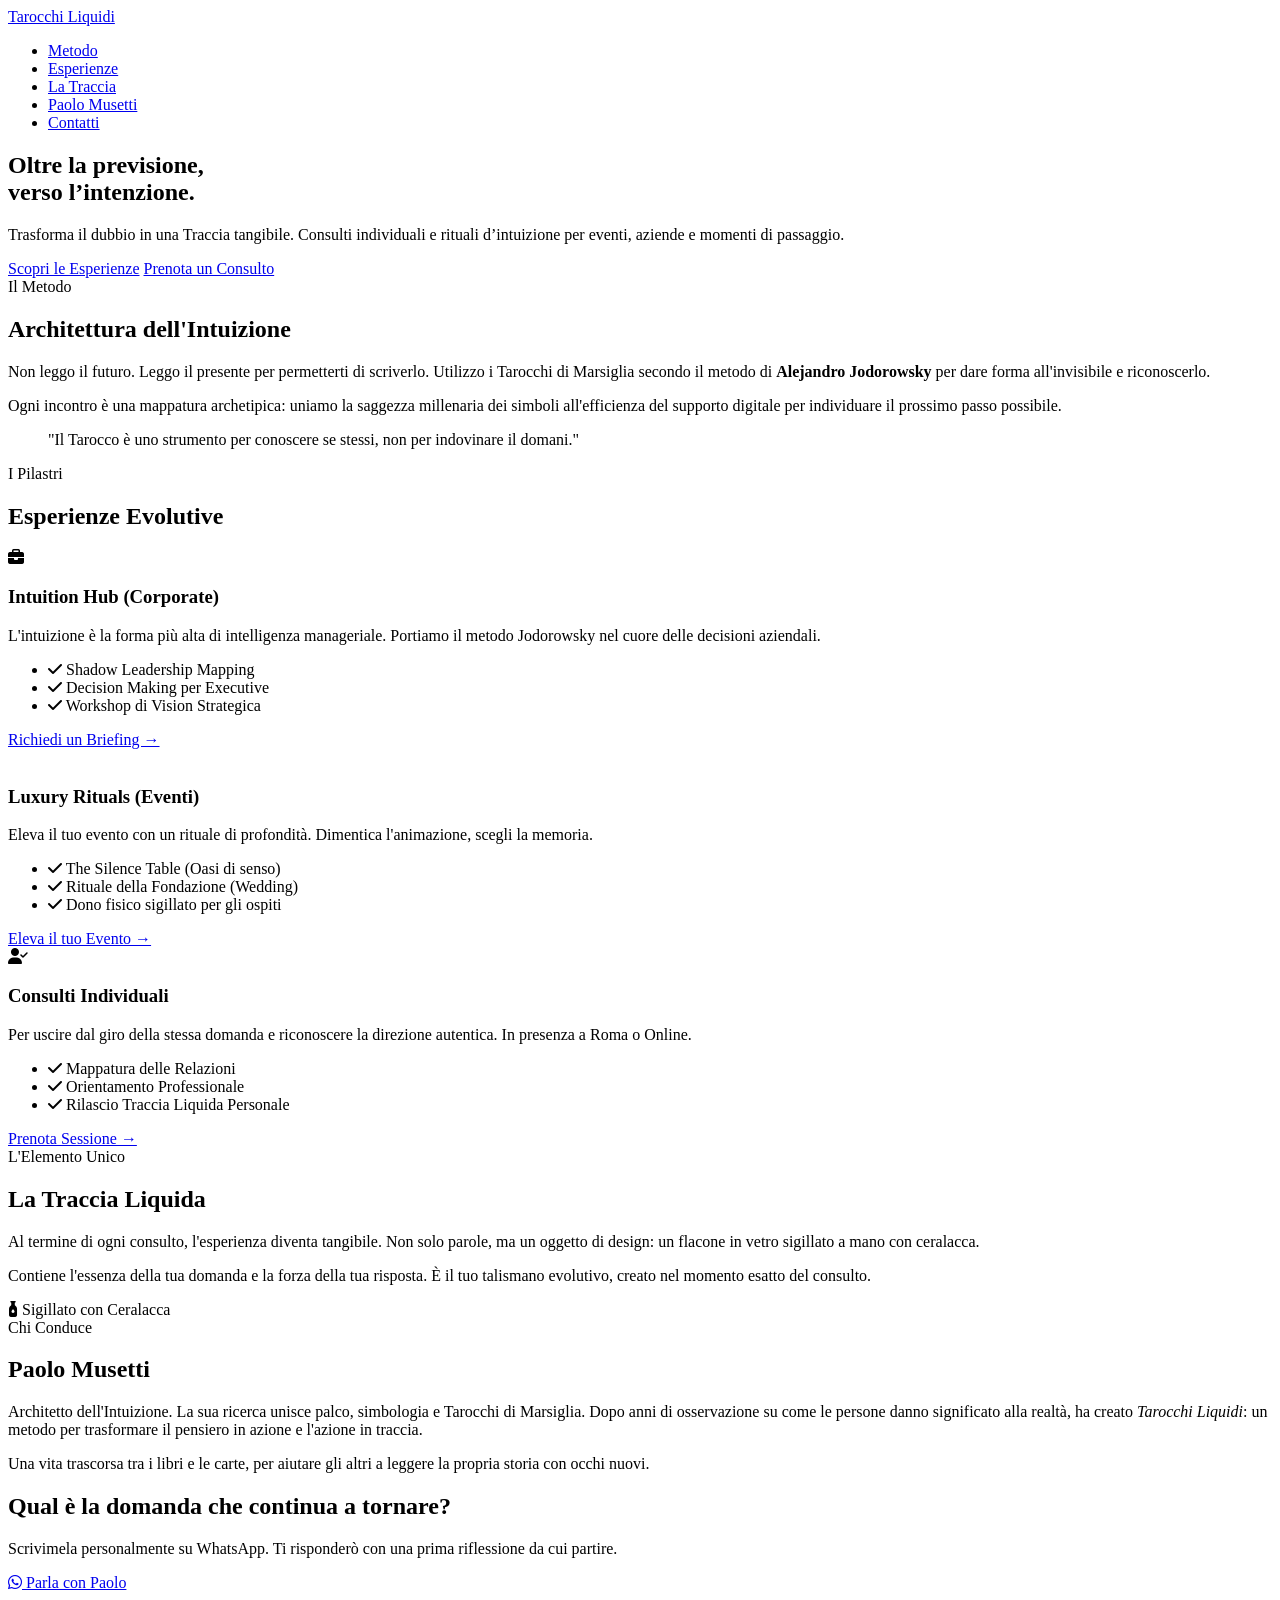
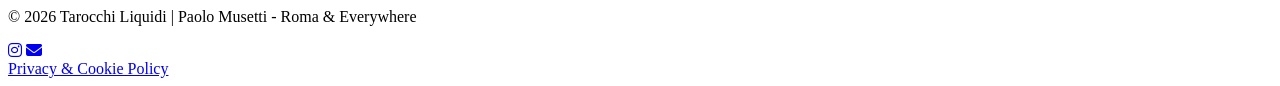
==== index.html @ 68ba2506 "Add files via upload" ====
<!DOCTYPE html>
<html lang="it">
<head>
    <meta charset="UTF-8">
    <meta name="viewport" content="width=device-width, initial-scale=1.0">
    <title>Tarocchi Liquidi | Architettura dell'Intuizione e Tracce Evolutive</title>
    <meta name="description" content="Tarocchi Liquidi di Paolo Musetti: consulti individuali e rituali d'intuizione per eventi luxury, matrimoni e corporate decision making. Metodo Jodorowsky.">
    
    <!-- Google Fonts -->
    <link rel="preconnect" href="https://fonts.googleapis.com">
    <link rel="preconnect" href="https://fonts.gstatic.com" crossorigin>
    <link href="https://fonts.googleapis.com/css2?family=Playfair+Display:ital,wght@0,400;0,700;1,400&family=Inter:wght@300;400;500&display=swap" rel="stylesheet">
    
    <!-- Font Awesome for Icons -->
    <link rel="stylesheet" href="https://cdnjs.cloudflare.com/ajax/libs/font-awesome/6.4.0/css/all.min.css">
    
    <link rel="stylesheet" href="css/style.css">
</head>
<body>

    <!-- Navigation -->
    <nav class="navbar">
        <div class="container nav-container">
            <a href="#" class="logo">Tarocchi Liquidi</a>
            <ul class="nav-links">
                <li><a href="#metodo">Metodo</a></li>
                <li><a href="#esperienze">Esperienze</a></li>
                <li><a href="#traccia">La Traccia</a></li>
                <li><a href="#chi-sono">Paolo Musetti</a></li>
                <li><a href="#contatti" class="btn-small">Contatti</a></li>
            </ul>
            <div class="menu-toggle" id="mobile-menu">
                <span></span>
                <span></span>
            </div>
        </div>
    </nav>

    <!-- Hero Section -->
    <section class="hero">
        <div class="container hero-content">
            <h1 class="fade-in">Oltre la previsione,<br><span class="accent-text">verso l’intenzione.</span></h1>
            <p class="fade-in-delayed">Trasforma il dubbio in una Traccia tangibile. Consulti individuali e rituali d’intuizione per eventi, aziende e momenti di passaggio.</p>
            <div class="hero-btns fade-in-delayed">
                <a href="#esperienze" class="btn btn-primary">Scopri le Esperienze</a>
                <a href="#contatti" class="btn btn-secondary">Prenota un Consulto</a>
            </div>
        </div>
    </section>

    <!-- Il Manifesto -->
    <section id="metodo" class="manifesto section-padding">
        <div class="container">
            <div class="section-header text-center">
                <span class="subtitle">Il Metodo</span>
                <h2>Architettura dell'Intuizione</h2>
            </div>
            <div class="manifesto-grid">
                <div class="manifesto-text">
                    <p>Non leggo il futuro. Leggo il presente per permetterti di scriverlo. Utilizzo i Tarocchi di Marsiglia secondo il metodo di <strong>Alejandro Jodorowsky</strong> per dare forma all'invisibile e riconoscerlo.</p>
                    <p>Ogni incontro è una mappatura archetipica: uniamo la saggezza millenaria dei simboli all'efficienza del supporto digitale per individuare il prossimo passo possibile.</p>
                </div>
                <div class="manifesto-quote">
                    <blockquote>"Il Tarocco è uno strumento per conoscere se stessi, non per indovinare il domani."</blockquote>
                </div>
            </div>
        </div>
    </section>

    <!-- Le Esperienze (Pillars) -->
    <section id="esperienze" class="esperienze section-padding bg-light">
        <div class="container">
            <div class="section-header text-center">
                <span class="subtitle">I Pilastri</span>
                <h2>Esperienze Evolutive</h2>
            </div>
            
            <div class="experience-grid">
                <!-- Corporate -->
                <div class="card" data-aos="fade-up">
                    <div class="card-icon"><i class="fa-solid fa-briefcase"></i></div>
                    <h3>Intuition Hub (Corporate)</h3>
                    <p>L'intuizione è la forma più alta di intelligenza manageriale. Portiamo il metodo Jodorowsky nel cuore delle decisioni aziendali.</p>
                    <ul>
                        <li><i class="fa-solid fa-check"></i> Shadow Leadership Mapping</li>
                        <li><i class="fa-solid fa-check"></i> Decision Making per Executive</li>
                        <li><i class="fa-solid fa-check"></i> Workshop di Vision Strategica</li>
                    </ul>
                    <a href="https://wa.me/393282924284?text=Ciao%20Paolo%2C%20vorrei%20informazioni%20per%20un%20evento%20Corporate" class="btn-text">Richiedi un Briefing →</a>
                </div>

                <!-- Events -->
                <div class="card" data-aos="fade-up" data-aos-delay="100">
                    <div class="card-icon"><i class="fa-solid fa-glass-celebration"></i></div>
                    <h3>Luxury Rituals (Eventi)</h3>
                    <p>Eleva il tuo evento con un rituale di profondità. Dimentica l'animazione, scegli la memoria.</p>
                    <ul>
                        <li><i class="fa-solid fa-check"></i> The Silence Table (Oasi di senso)</li>
                        <li><i class="fa-solid fa-check"></i> Rituale della Fondazione (Wedding)</li>
                        <li><i class="fa-solid fa-check"></i> Dono fisico sigillato per gli ospiti</li>
                    </ul>
                    <a href="https://wa.me/393282924284?text=Ciao%20Paolo%2C%20vorrei%20portare%20i%20Tarocchi%20Liquidi%20al%20mio%20evento" class="btn-text">Eleva il tuo Evento →</a>
                </div>

                <!-- Individual -->
                <div class="card" data-aos="fade-up" data-aos-delay="200">
                    <div class="card-icon"><i class="fa-solid fa-user-check"></i></div>
                    <h3>Consulti Individuali</h3>
                    <p>Per uscire dal giro della stessa domanda e riconoscere la direzione autentica. In presenza a Roma o Online.</p>
                    <ul>
                        <li><i class="fa-solid fa-check"></i> Mappatura delle Relazioni</li>
                        <li><i class="fa-solid fa-check"></i> Orientamento Professionale</li>
                        <li><i class="fa-solid fa-check"></i> Rilascio Traccia Liquida Personale</li>
                    </ul>
                    <a href="https://wa.me/393282924284?text=Ciao%20Paolo%2C%20vorrei%20prenotare%20un%20consulto%20individuale" class="btn-text">Prenota Sessione →</a>
                </div>
            </div>
        </div>
    </section>

    <!-- La Traccia Liquida -->
    <section id="traccia" class="traccia section-padding">
        <div class="container">
            <div class="traccia-content">
                <div class="traccia-text">
                    <span class="subtitle">L'Elemento Unico</span>
                    <h2>La Traccia Liquida</h2>
                    <p>Al termine di ogni consulto, l'esperienza diventa tangibile. Non solo parole, ma un oggetto di design: un flacone in vetro sigillato a mano con ceralacca.</p>
                    <p>Contiene l'essenza della tua domanda e la forza della tua risposta. È il tuo talismano evolutivo, creato nel momento esatto del consulto.</p>
                </div>
                <div class="traccia-image">
                    <!-- Placeholder for the actual bottle photo -->
                    <div class="bottle-placeholder">
                        <i class="fa-solid fa-bottle-droplet"></i>
                        <span>Sigillato con Ceralacca</span>
                    </div>
                </div>
            </div>
        </div>
    </section>

    <!-- Paolo Musetti -->
    <section id="chi-sono" class="chi-sono section-padding bg-dark text-light">
        <div class="container">
            <div class="chi-sono-grid">
                <div class="chi-sono-img">
                    <div class="img-frame"></div>
                </div>
                <div class="chi-sono-info">
                    <span class="subtitle">Chi Conduce</span>
                    <h2>Paolo Musetti</h2>
                    <p>Architetto dell'Intuizione. La sua ricerca unisce palco, simbologia e Tarocchi di Marsiglia. Dopo anni di osservazione su come le persone danno significato alla realtà, ha creato <em>Tarocchi Liquidi</em>: un metodo per trasformare il pensiero in azione e l'azione in traccia.</p>
                    <p>Una vita trascorsa tra i libri e le carte, per aiutare gli altri a leggere la propria storia con occhi nuovi.</p>
                </div>
            </div>
        </div>
    </section>

    <!-- Contatti / Footer -->
    <footer id="contatti" class="footer section-padding">
        <div class="container text-center">
            <h2 class="mb-4">Qual è la domanda che continua a tornare?</h2>
            <p class="mb-5">Scrivimela personalmente su WhatsApp. Ti risponderò con una prima riflessione da cui partire.</p>
            
            <a href="https://wa.me/393282924284?text=Ciao%20Paolo%2C%20la%20domanda%20che%20continua%20a%20tornare%20%C3%A8%3A%20" class="btn btn-whatsapp">
                <i class="fa-brands fa-whatsapp"></i> Parla con Paolo
            </a>

            <div class="footer-bottom">
                <p>&copy; 2026 Tarocchi Liquidi | Paolo Musetti - Roma & Everywhere</p>
                <div class="social-links">
                    <a href="https://www.instagram.com/tarocchiliquidi"><i class="fa-brands fa-instagram"></i></a>
                    <a href="mailto:info@tarocchiliquidi.it"><i class="fa-solid fa-envelope"></i></a>
                </div>
                <a href="#" class="policy-link">Privacy & Cookie Policy</a>
            </div>
        </div>
    </footer>

    <script src="js/script.js"></script>
</body>
</html>
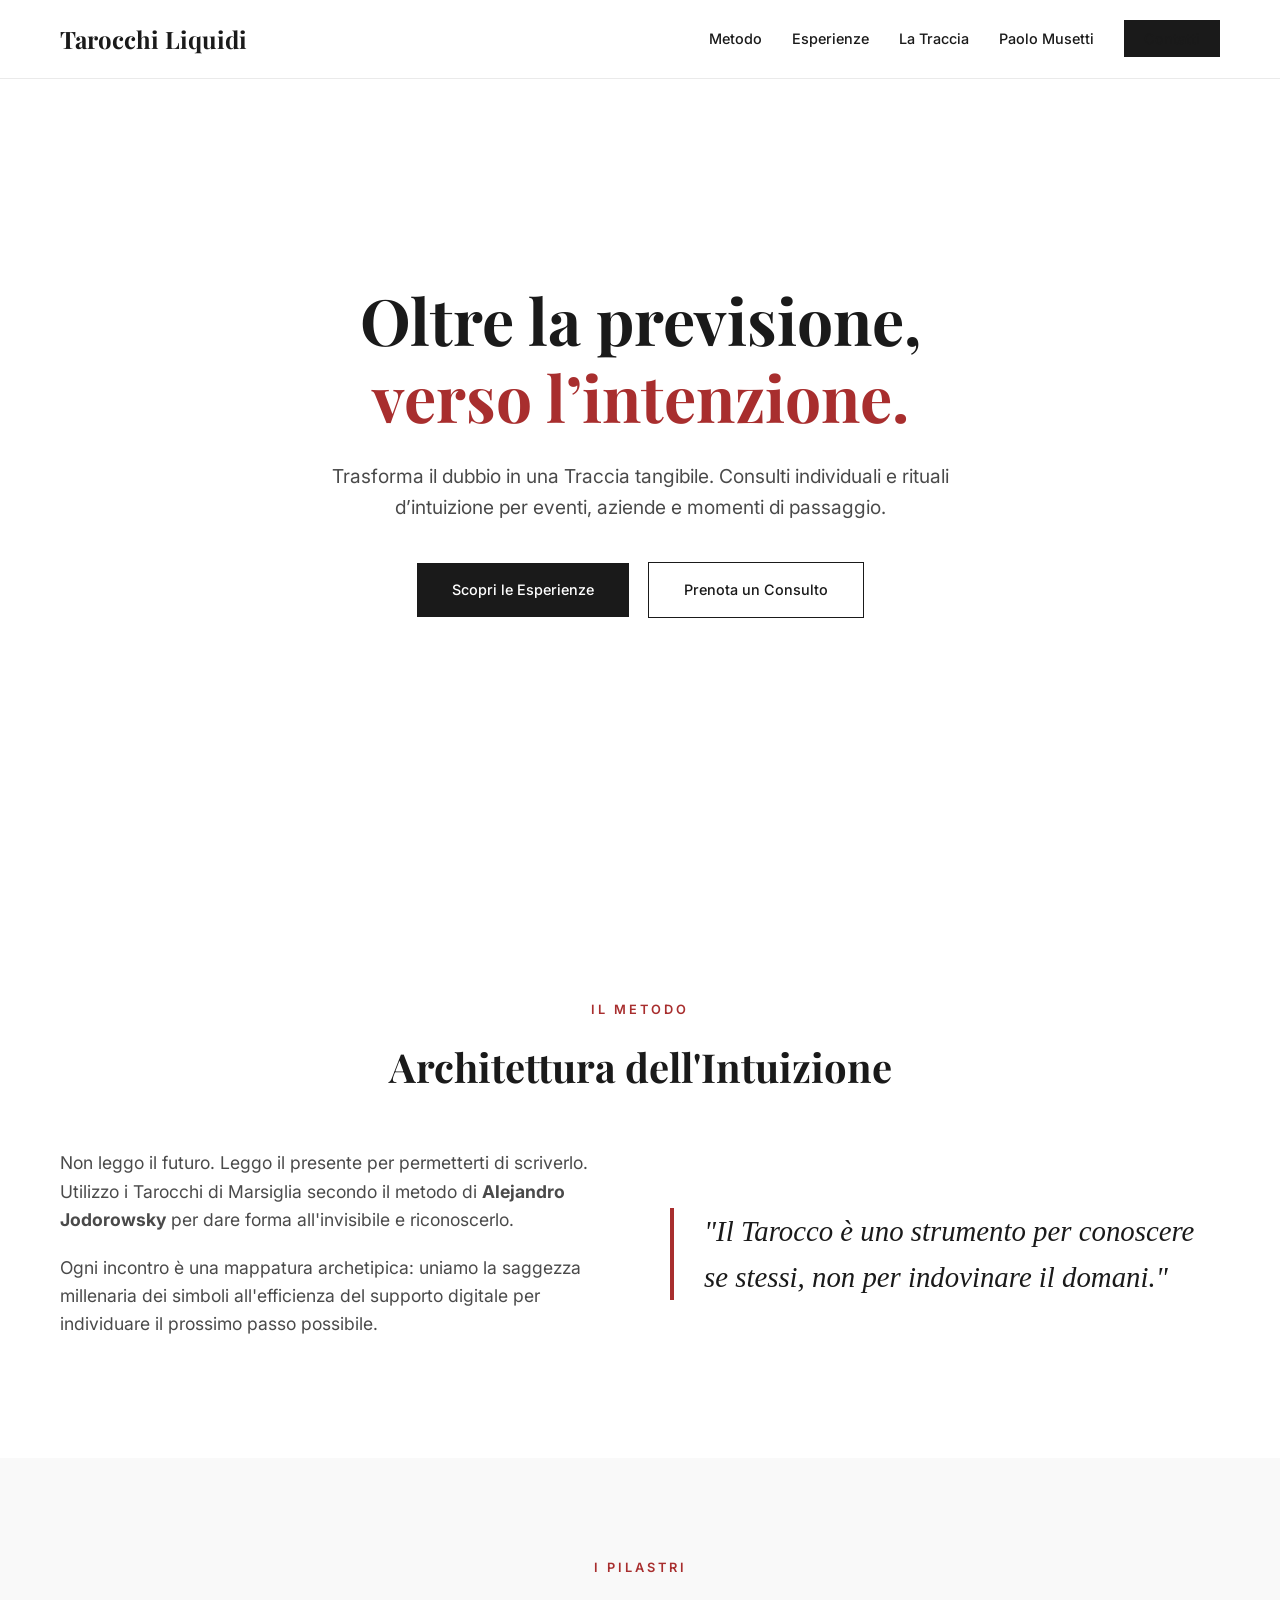
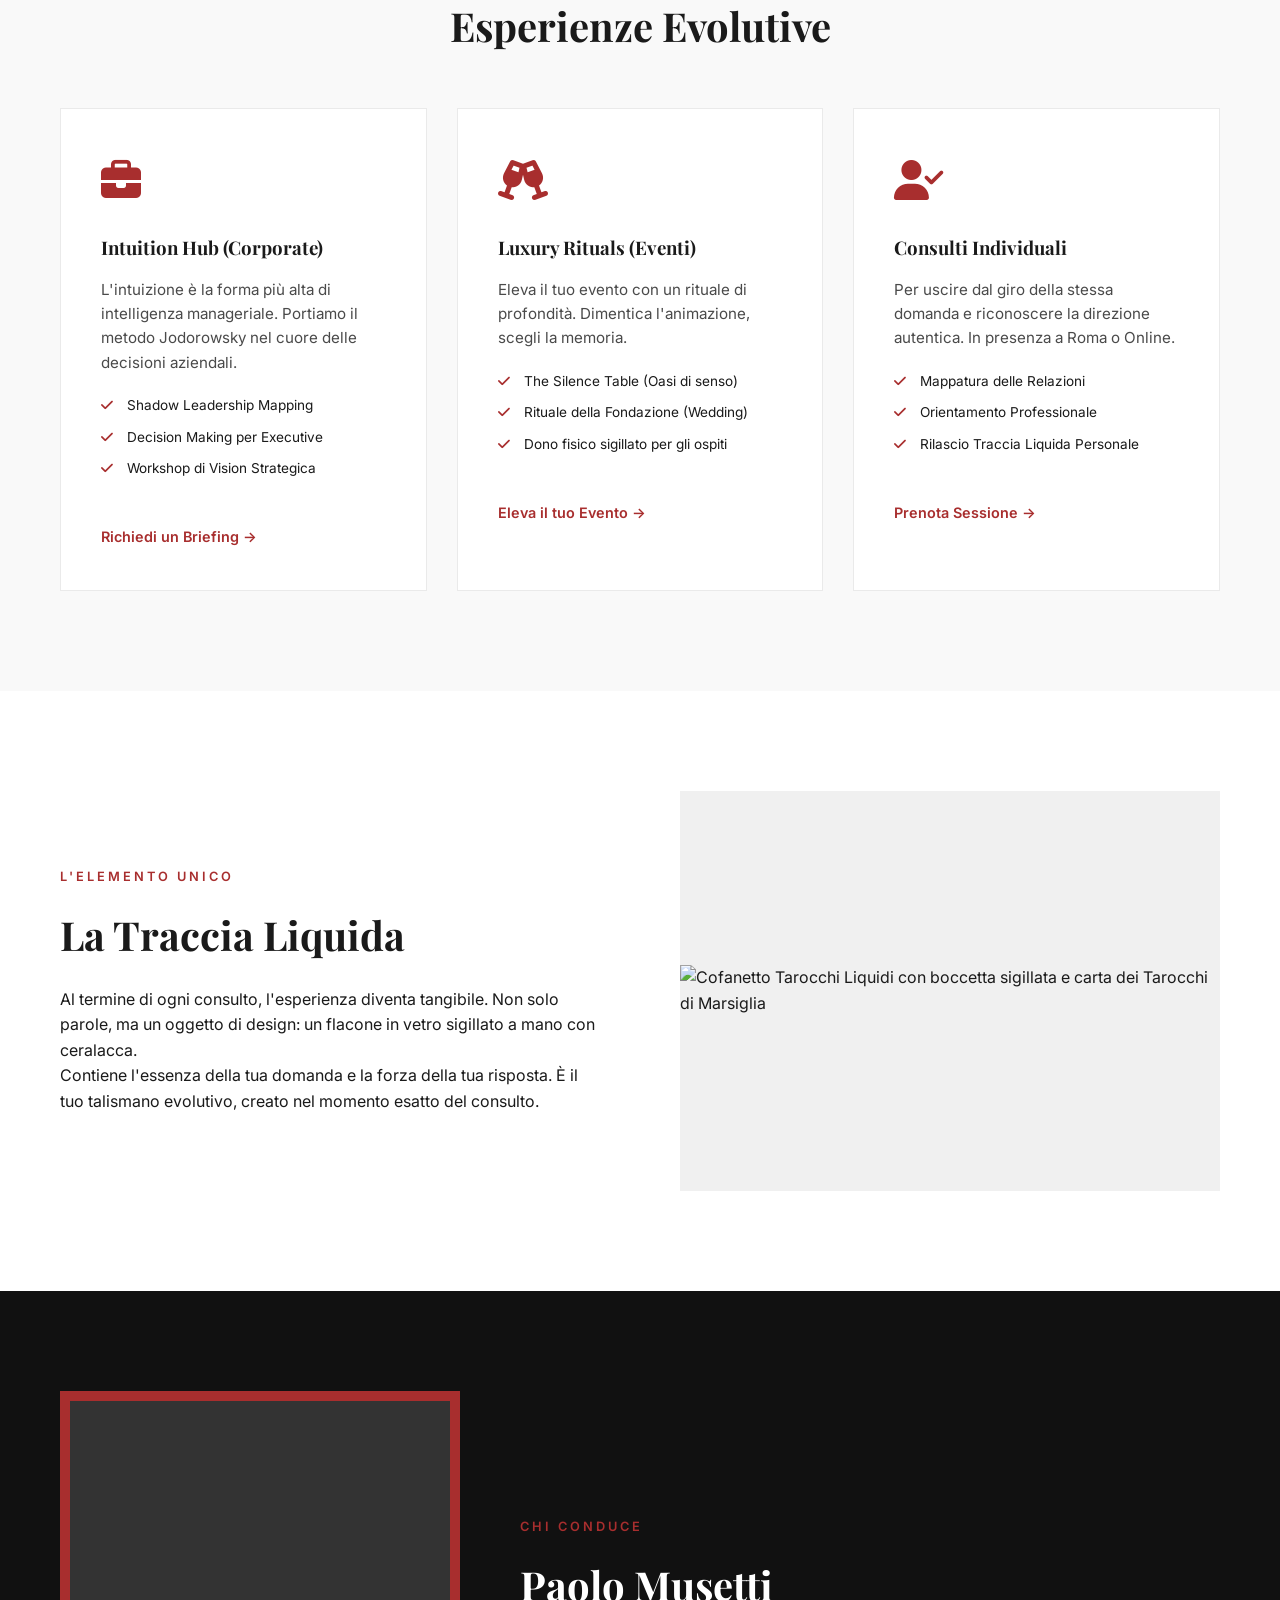
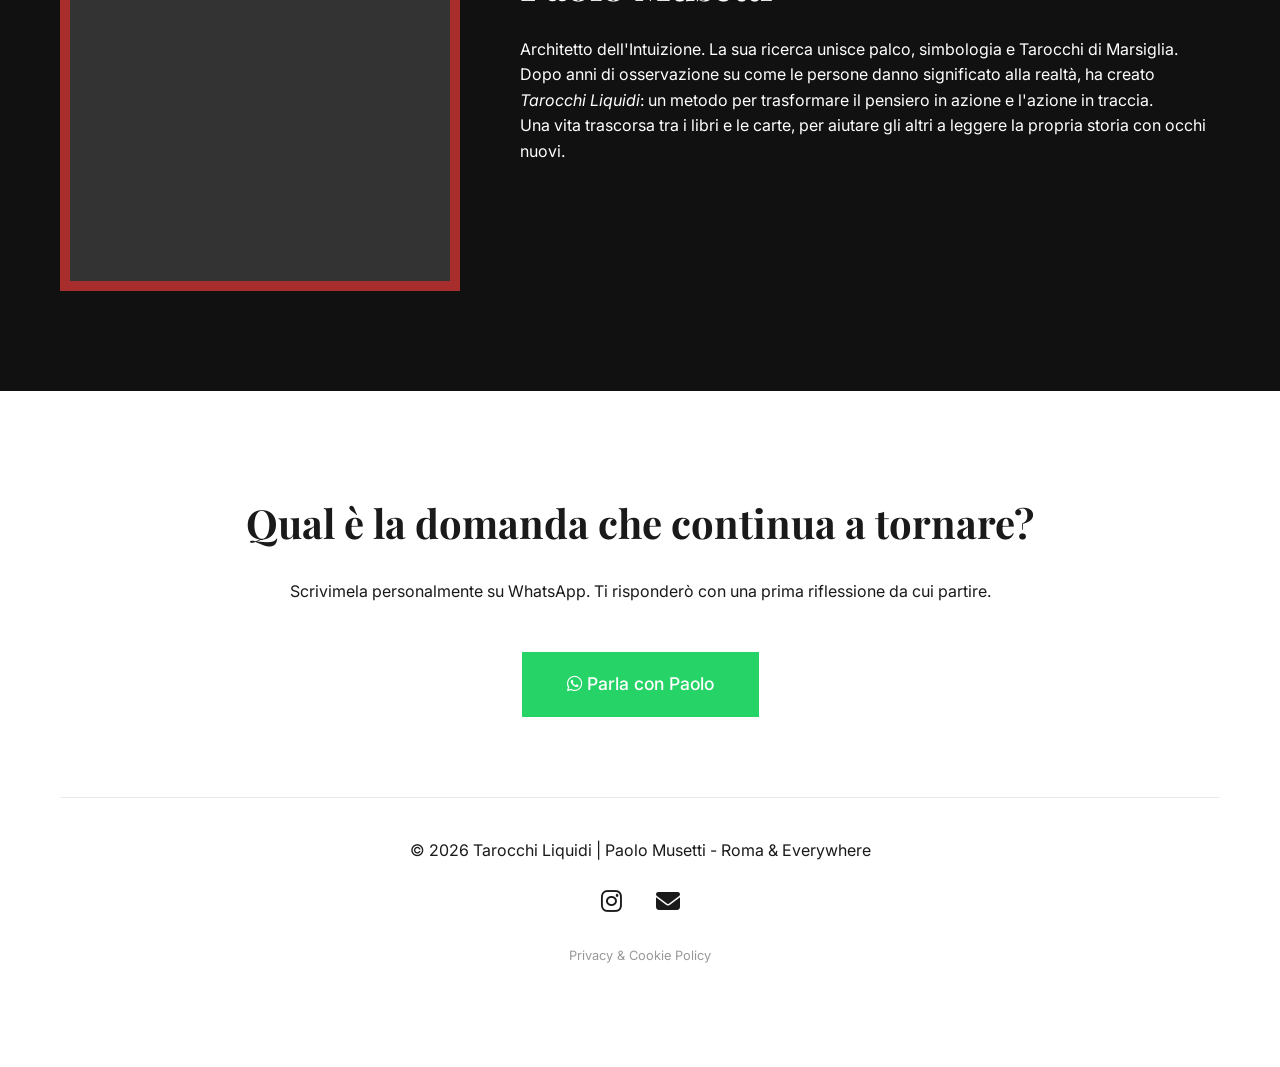
==== commit bfe5b3d2: "Add files via upload" ====
--- a/index.html
+++ b/index.html
@@ -91,7 +91,7 @@
 
                 <!-- Events -->
                 <div class="card" data-aos="fade-up" data-aos-delay="100">
-                    <div class="card-icon"><i class="fa-solid fa-glass-celebration"></i></div>
+                    <div class="card-icon"><i class="fa-solid fa-champagne-glasses"></i></div>
                     <h3>Luxury Rituals (Eventi)</h3>
                     <p>Eleva il tuo evento con un rituale di profondità. Dimentica l'animazione, scegli la memoria.</p>
                     <ul>
@@ -129,11 +129,7 @@
                     <p>Contiene l'essenza della tua domanda e la forza della tua risposta. È il tuo talismano evolutivo, creato nel momento esatto del consulto.</p>
                 </div>
                 <div class="traccia-image">
-                    <!-- Placeholder for the actual bottle photo -->
-                    <div class="bottle-placeholder">
-                        <i class="fa-solid fa-bottle-droplet"></i>
-                        <span>Sigillato con Ceralacca</span>
-                    </div>
+                    <img src="assets/hero_product.jpg" alt="Cofanetto Tarocchi Liquidi con boccetta sigillata e carta dei Tarocchi di Marsiglia" loading="lazy">
                 </div>
             </div>
         </div>
--- a/css/style.css
+++ b/css/style.css
@@ -0,0 +1,408 @@
+:root {
+    --primary-color: #1a1a1a;
+    --secondary-color: #ffffff;
+    --accent-color: #a82e2e; /* Rosso Ceralacca */
+    --text-primary: #1a1a1a;
+    --text-secondary: #4a4a4a;
+    --bg-light: #f9f9f9;
+    --bg-dark: #111111;
+    --border-color: #eaeaea;
+    --font-main: 'Inter', sans-serif;
+    --font-heading: 'Playfair Display', serif;
+    --transition: all 0.3s ease;
+}
+
+* {
+    margin: 0;
+    padding: 0;
+    box-sizing: border-box;
+}
+
+html {
+    scroll-behavior: smooth;
+}
+
+body {
+    font-family: var(--font-main);
+    color: var(--text-primary);
+    line-height: 1.6;
+    overflow-x: hidden;
+}
+
+.container {
+    max-width: 1200px;
+    margin: 0 auto;
+    padding: 0 20px;
+}
+
+section {
+    position: relative;
+}
+
+.section-padding {
+    padding: 100px 0;
+}
+
+.bg-light { background-color: var(--bg-light); }
+.bg-dark { background-color: var(--bg-dark); }
+.text-light { color: #ffffff; }
+.text-center { text-align: center; }
+.mb-4 { margin-bottom: 1.5rem; }
+.mb-5 { margin-bottom: 3rem; }
+
+h1, h2, h3 {
+    font-family: var(--font-heading);
+    font-weight: 700;
+}
+
+h2 {
+    font-size: 2.5rem;
+    margin-bottom: 20px;
+}
+
+.subtitle {
+    display: block;
+    text-transform: uppercase;
+    letter-spacing: 3px;
+    font-size: 0.8rem;
+    font-weight: 600;
+    color: var(--accent-color);
+    margin-bottom: 15px;
+}
+
+.accent-text {
+    color: var(--accent-color);
+}
+
+/* Navbar */
+.navbar {
+    position: fixed;
+    top: 0;
+    width: 100%;
+    background: rgba(255, 255, 255, 0.95);
+    padding: 20px 0;
+    z-index: 1000;
+    border-bottom: 1px solid var(--border-color);
+    transition: var(--transition);
+}
+
+.nav-container {
+    display: flex;
+    justify-content: space-between;
+    align-items: center;
+}
+
+.logo {
+    font-family: var(--font-heading);
+    font-size: 1.5rem;
+    font-weight: 700;
+    text-decoration: none;
+    color: var(--primary-color);
+}
+
+.nav-links {
+    display: flex;
+    list-style: none;
+    gap: 30px;
+}
+
+.nav-links a {
+    text-decoration: none;
+    color: var(--text-primary);
+    font-size: 0.9rem;
+    font-weight: 500;
+    transition: var(--transition);
+}
+
+.nav-links a:hover {
+    color: var(--accent-color);
+}
+
+.menu-toggle {
+    display: none;
+    flex-direction: column;
+    gap: 5px;
+    cursor: pointer;
+}
+
+.menu-toggle span {
+    width: 25px;
+    height: 2px;
+    background: var(--primary-color);
+}
+
+/* Hero Section */
+.hero {
+    height: 100vh;
+    display: flex;
+    align-items: center;
+    background: linear-gradient(rgba(255,255,255,0.8), rgba(255,255,255,0.8)), url('https://www.tarocchiliquidi.it/assets/tl-social-club-salotto.jpg'); /* Background fallback */
+    background-size: cover;
+    background-position: center;
+    text-align: center;
+}
+
+.hero h1 {
+    font-size: 4rem;
+    line-height: 1.2;
+    margin-bottom: 25px;
+}
+
+.hero p {
+    font-size: 1.2rem;
+    max-width: 700px;
+    margin: 0 auto 40px;
+    color: var(--text-secondary);
+}
+
+/* Buttons */
+.btn {
+    display: inline-block;
+    padding: 15px 35px;
+    border-radius: 0px; /* Square for premium feel */
+    text-decoration: none;
+    font-weight: 500;
+    font-size: 0.9rem;
+    transition: var(--transition);
+    cursor: pointer;
+}
+
+.btn-primary {
+    background: var(--primary-color);
+    color: #ffffff;
+}
+
+.btn-primary:hover {
+    background: var(--accent-color);
+}
+
+.btn-secondary {
+    border: 1px solid var(--primary-color);
+    color: var(--primary-color);
+    margin-left: 15px;
+}
+
+.btn-secondary:hover {
+    background: var(--primary-color);
+    color: #ffffff;
+}
+
+.btn-small {
+    padding: 10px 20px;
+    background: var(--primary-color);
+    color: #ffffff;
+    border-radius: 0;
+    text-decoration: none;
+    font-size: 0.8rem;
+}
+
+.btn-whatsapp {
+    background: #25d366;
+    color: #ffffff;
+    font-size: 1.1rem;
+    padding: 18px 45px;
+}
+
+.btn-whatsapp:hover {
+    background: #128c7e;
+    transform: scale(1.05);
+}
+
+.btn-text {
+    text-decoration: none;
+    color: var(--accent-color);
+    font-weight: 600;
+    font-size: 0.9rem;
+    margin-top: 15px;
+    display: inline-block;
+}
+
+/* Manifesto */
+.manifesto-grid {
+    display: grid;
+    grid-template-columns: 1fr 1fr;
+    gap: 60px;
+    align-items: center;
+    margin-top: 50px;
+}
+
+.manifesto-text p {
+    margin-bottom: 20px;
+    font-size: 1.1rem;
+    color: var(--text-secondary);
+}
+
+.manifesto-quote blockquote {
+    font-family: var(--font-heading);
+    font-size: 1.8rem;
+    font-style: italic;
+    border-left: 4px solid var(--accent-color);
+    padding-left: 30px;
+    color: var(--primary-color);
+}
+
+/* Experience Cards */
+.experience-grid {
+    display: grid;
+    grid-template-columns: repeat(auto-fit, minmax(300px, 1fr));
+    gap: 30px;
+    margin-top: 50px;
+}
+
+.card {
+    background: #ffffff;
+    padding: 40px;
+    border: 1px solid var(--border-color);
+    transition: var(--transition);
+}
+
+.card:hover {
+    transform: translateY(-10px);
+    box-shadow: 0 15px 30px rgba(0,0,0,0.05);
+}
+
+.card-icon {
+    font-size: 2.5rem;
+    color: var(--accent-color);
+    margin-bottom: 20px;
+}
+
+.card h3 {
+    margin-bottom: 15px;
+}
+
+.card p {
+    color: var(--text-secondary);
+    margin-bottom: 20px;
+    font-size: 0.95rem;
+}
+
+.card ul {
+    list-style: none;
+    margin-bottom: 30px;
+}
+
+.card ul li {
+    font-size: 0.85rem;
+    margin-bottom: 10px;
+    color: var(--text-primary);
+}
+
+.card ul li i {
+    color: var(--accent-color);
+    margin-right: 10px;
+}
+
+/* Traccia Section */
+.traccia-content {
+    display: grid;
+    grid-template-columns: 1fr 1fr;
+    gap: 80px;
+    align-items: center;
+}
+
+.traccia-image {
+    background: #f0f0f0;
+    height: 400px;
+    display: flex;
+    justify-content: center;
+    align-items: center;
+}
+
+.bottle-placeholder {
+    display: flex;
+    flex-direction: column;
+    align-items: center;
+    color: #ccc;
+}
+
+.bottle-placeholder i {
+    font-size: 5rem;
+    margin-bottom: 10px;
+}
+
+/* Paolo Musetti Section */
+.chi-sono-grid {
+    display: grid;
+    grid-template-columns: 400px 1fr;
+    gap: 60px;
+    align-items: center;
+}
+
+.chi-sono-img {
+    position: relative;
+}
+
+.img-frame {
+    width: 100%;
+    height: 500px;
+    background: #333; /* Fallback */
+    border: 10px solid var(--accent-color);
+}
+
+/* Footer */
+.footer-bottom {
+    margin-top: 80px;
+    padding-top: 40px;
+    border-top: 1px solid var(--border-color);
+}
+
+.social-links {
+    margin: 20px 0;
+}
+
+.social-links a {
+    font-size: 1.5rem;
+    color: var(--primary-color);
+    margin: 0 15px;
+    transition: var(--transition);
+}
+
+.social-links a:hover {
+    color: var(--accent-color);
+}
+
+.policy-link {
+    font-size: 0.8rem;
+    color: #999;
+    text-decoration: none;
+}
+
+/* Animations */
+.fade-in {
+    animation: fadeIn 1s ease forwards;
+}
+
+.fade-in-delayed {
+    opacity: 0;
+    animation: fadeIn 1s ease 0.5s forwards;
+}
+
+@keyframes fadeIn {
+    from { opacity: 0; transform: translateY(20px); }
+    to { opacity: 1; transform: translateY(0); }
+}
+
+/* Mobile Responsive */
+@media (max-width: 768px) {
+    .nav-links {
+        display: none;
+    }
+    
+    .menu-toggle {
+        display: flex;
+    }
+
+    .hero h1 {
+        font-size: 2.5rem;
+    }
+
+    .manifesto-grid, .traccia-content, .chi-sono-grid {
+        grid-template-columns: 1fr;
+        gap: 40px;
+    }
+
+    .chi-sono-img {
+        height: 300px;
+    }
+}
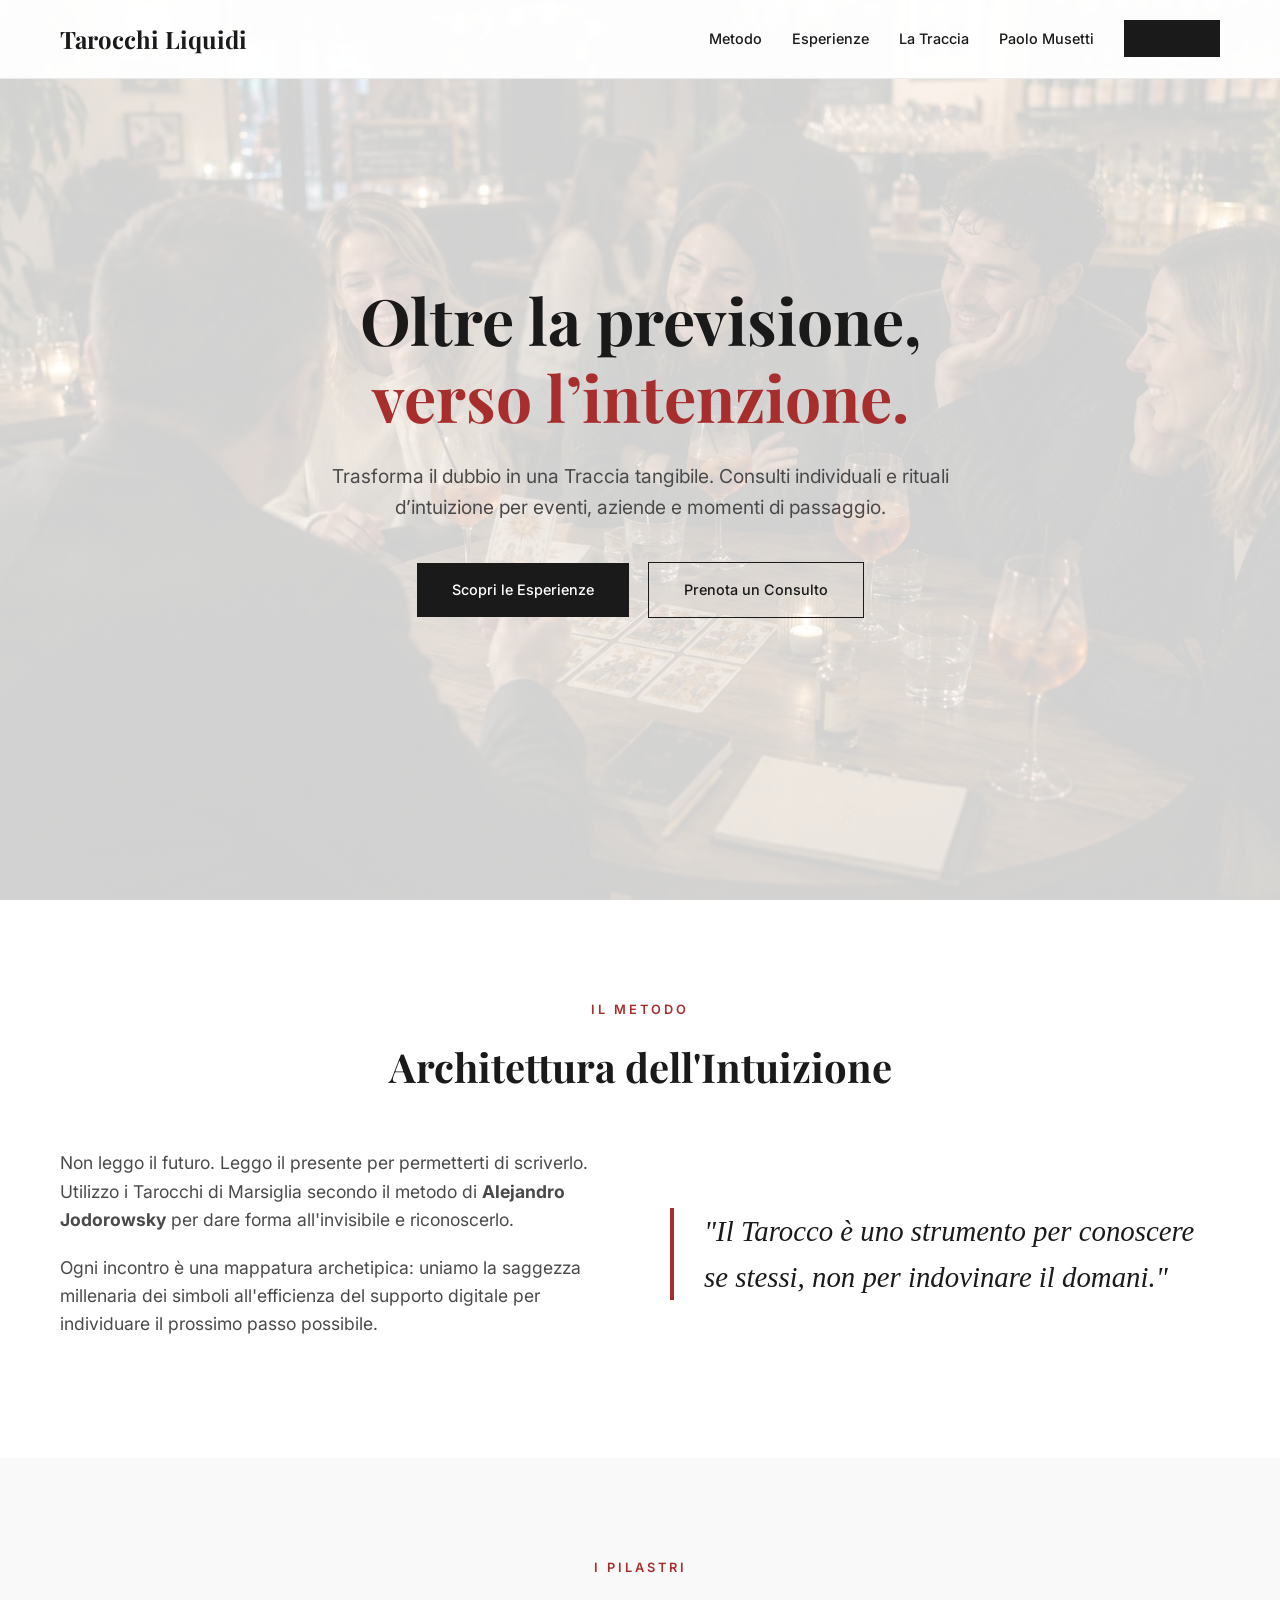
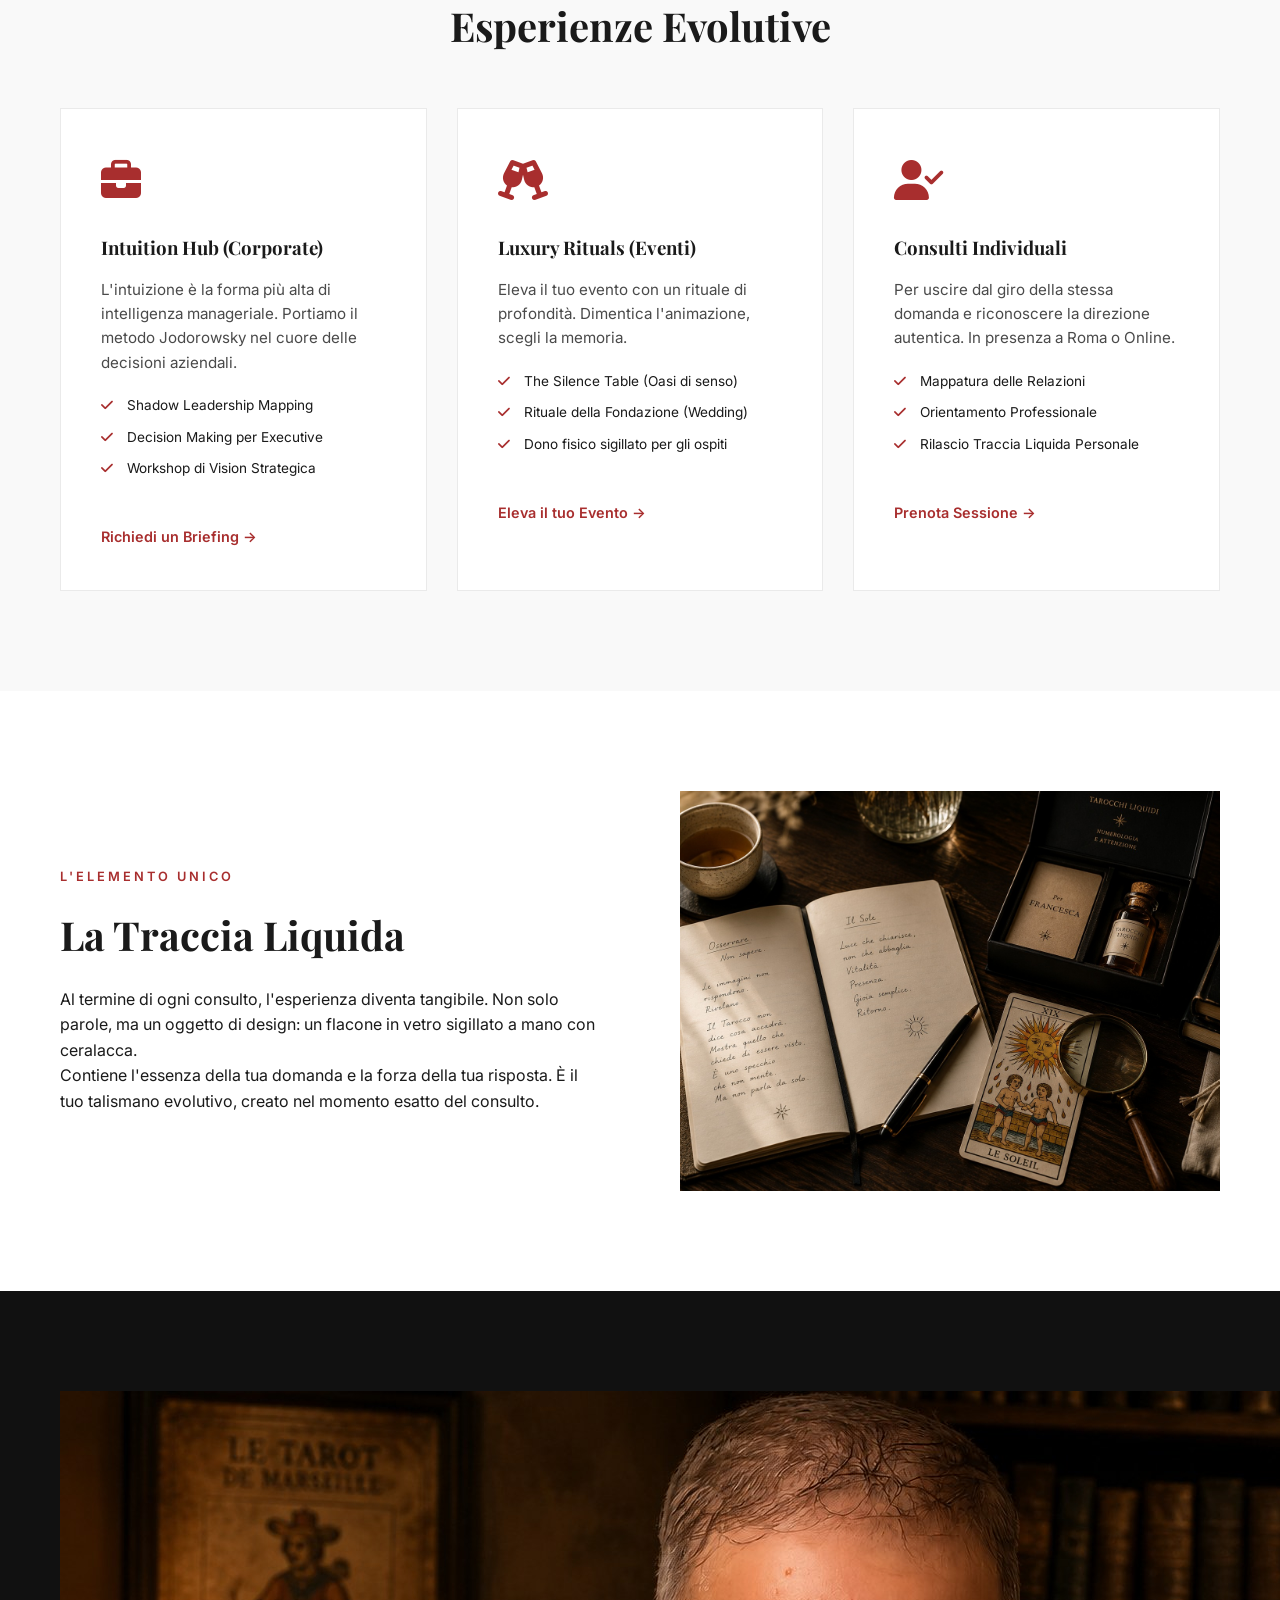
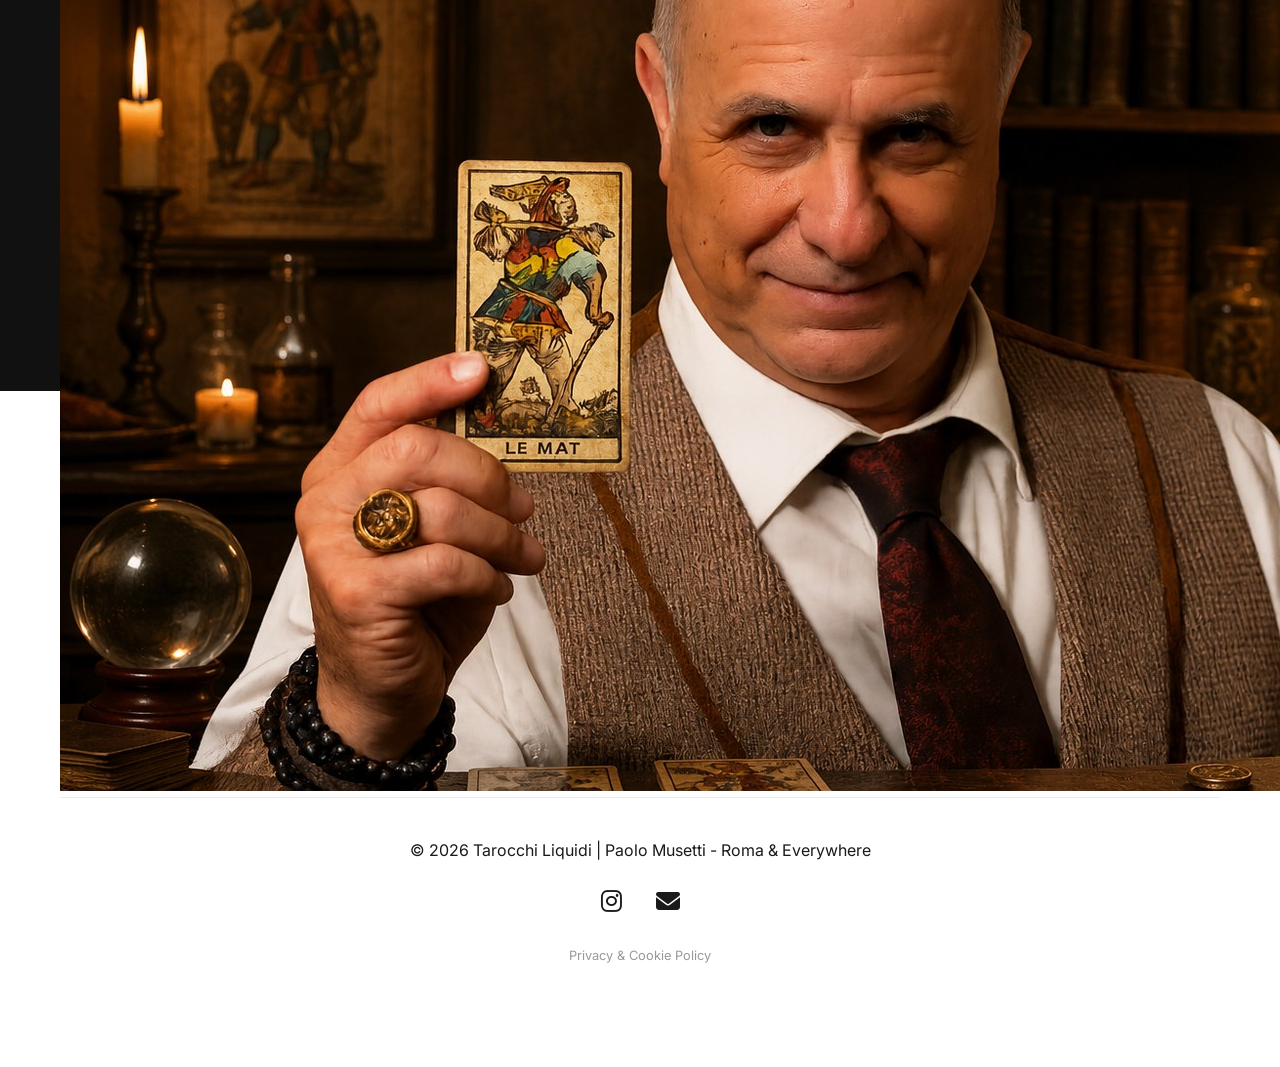
==== commit ab6b17b9: "Add files via upload" ====
--- a/index.html
+++ b/index.html
@@ -140,7 +140,7 @@
         <div class="container">
             <div class="chi-sono-grid">
                 <div class="chi-sono-img">
-                    <div class="img-frame"></div>
+                    <img src="assets/paolo-musetti-tarocchi-liquidi.jpg" alt="Paolo Musetti, ideatore di Tarocchi Liquidi" loading="lazy">
                 </div>
                 <div class="chi-sono-info">
                     <span class="subtitle">Chi Conduce</span>
--- a/css/style.css
+++ b/css/style.css
@@ -136,7 +136,7 @@
     height: 100vh;
     display: flex;
     align-items: center;
-    background: linear-gradient(rgba(255,255,255,0.8), rgba(255,255,255,0.8)), url('https://www.tarocchiliquidi.it/assets/tl-social-club-salotto.jpg'); /* Background fallback */
+    background: linear-gradient(rgba(255,255,255,0.82), rgba(255,255,255,0.82)), url('../assets/tl-social-club-salotto.jpg');
     background-size: cover;
     background-position: center;
     text-align: center;
@@ -304,21 +304,15 @@
 .traccia-image {
     background: #f0f0f0;
     height: 400px;
-    display: flex;
-    justify-content: center;
-    align-items: center;
-}
-
-.bottle-placeholder {
-    display: flex;
-    flex-direction: column;
-    align-items: center;
-    color: #ccc;
-}
-
-.bottle-placeholder i {
-    font-size: 5rem;
-    margin-bottom: 10px;
+    overflow: hidden;
+}
+
+.traccia-image img {
+    width: 100%;
+    height: 100%;
+    display: block;
+    object-fit: cover;
+    object-position: center;
 }
 
 /* Paolo Musetti Section */
@@ -331,12 +325,13 @@
 
 .chi-sono-img {
     position: relative;
+    height: 500px;
 }
 
 .img-frame {
     width: 100%;
-    height: 500px;
-    background: #333; /* Fallback */
+    height: 100%;
+    background: url('../assets/paolo-musetti-tarocchi-liquidi.jpg') center center / cover no-repeat;
     border: 10px solid var(--accent-color);
 }
 
@@ -369,6 +364,17 @@
 }
 
 /* Animations */
+.reveal {
+    opacity: 0;
+    transform: translateY(24px);
+    transition: opacity 0.7s ease, transform 0.7s ease;
+}
+
+.reveal.visible {
+    opacity: 1;
+    transform: translateY(0);
+}
+
 .fade-in {
     animation: fadeIn 1s ease forwards;
 }
@@ -387,6 +393,20 @@
 @media (max-width: 768px) {
     .nav-links {
         display: none;
+        position: absolute;
+        top: 100%;
+        left: 0;
+        width: 100%;
+        padding: 24px 20px;
+        background: rgba(255, 255, 255, 0.98);
+        border-bottom: 1px solid var(--border-color);
+        flex-direction: column;
+        gap: 18px;
+        text-align: center;
+    }
+
+    .nav-links.active {
+        display: flex;
     }
     
     .menu-toggle {
@@ -405,4 +425,9 @@
     .chi-sono-img {
         height: 300px;
     }
-}
+
+    .btn-secondary {
+        margin-left: 0;
+        margin-top: 12px;
+    }
+}
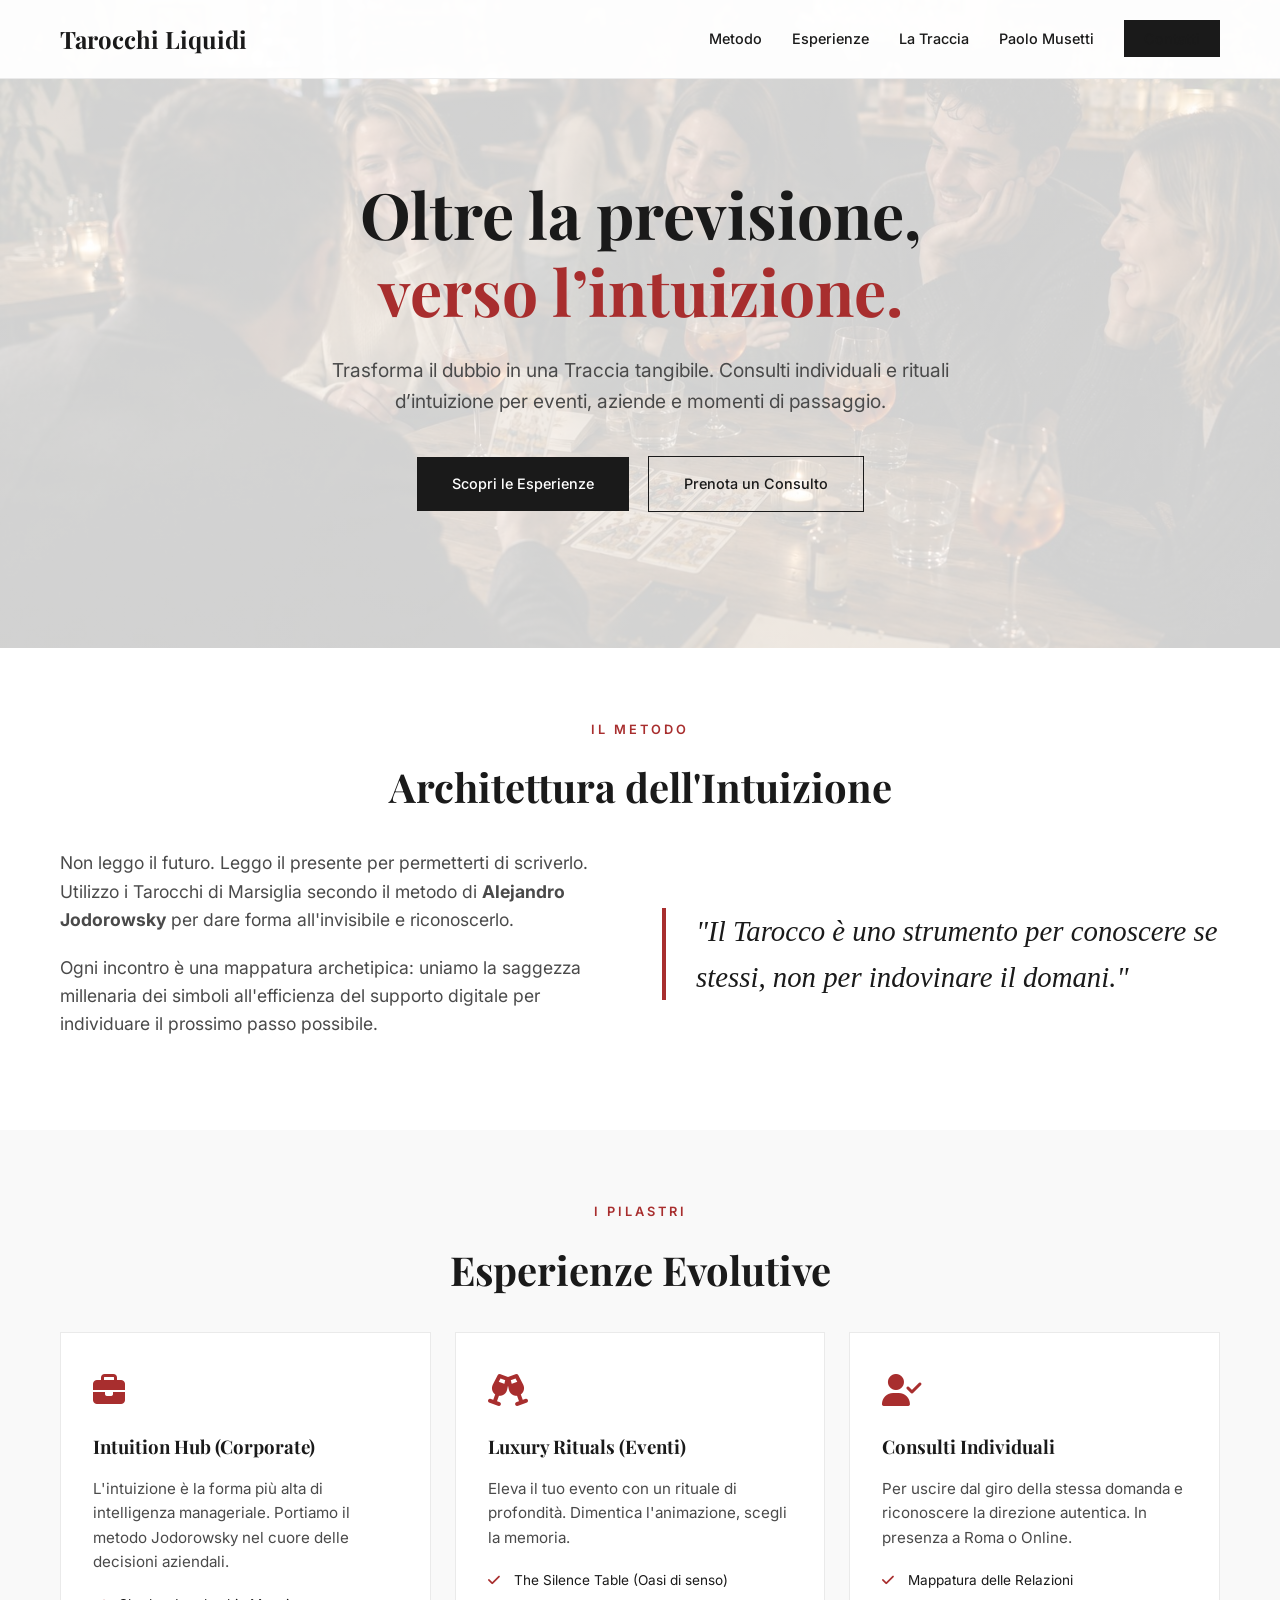
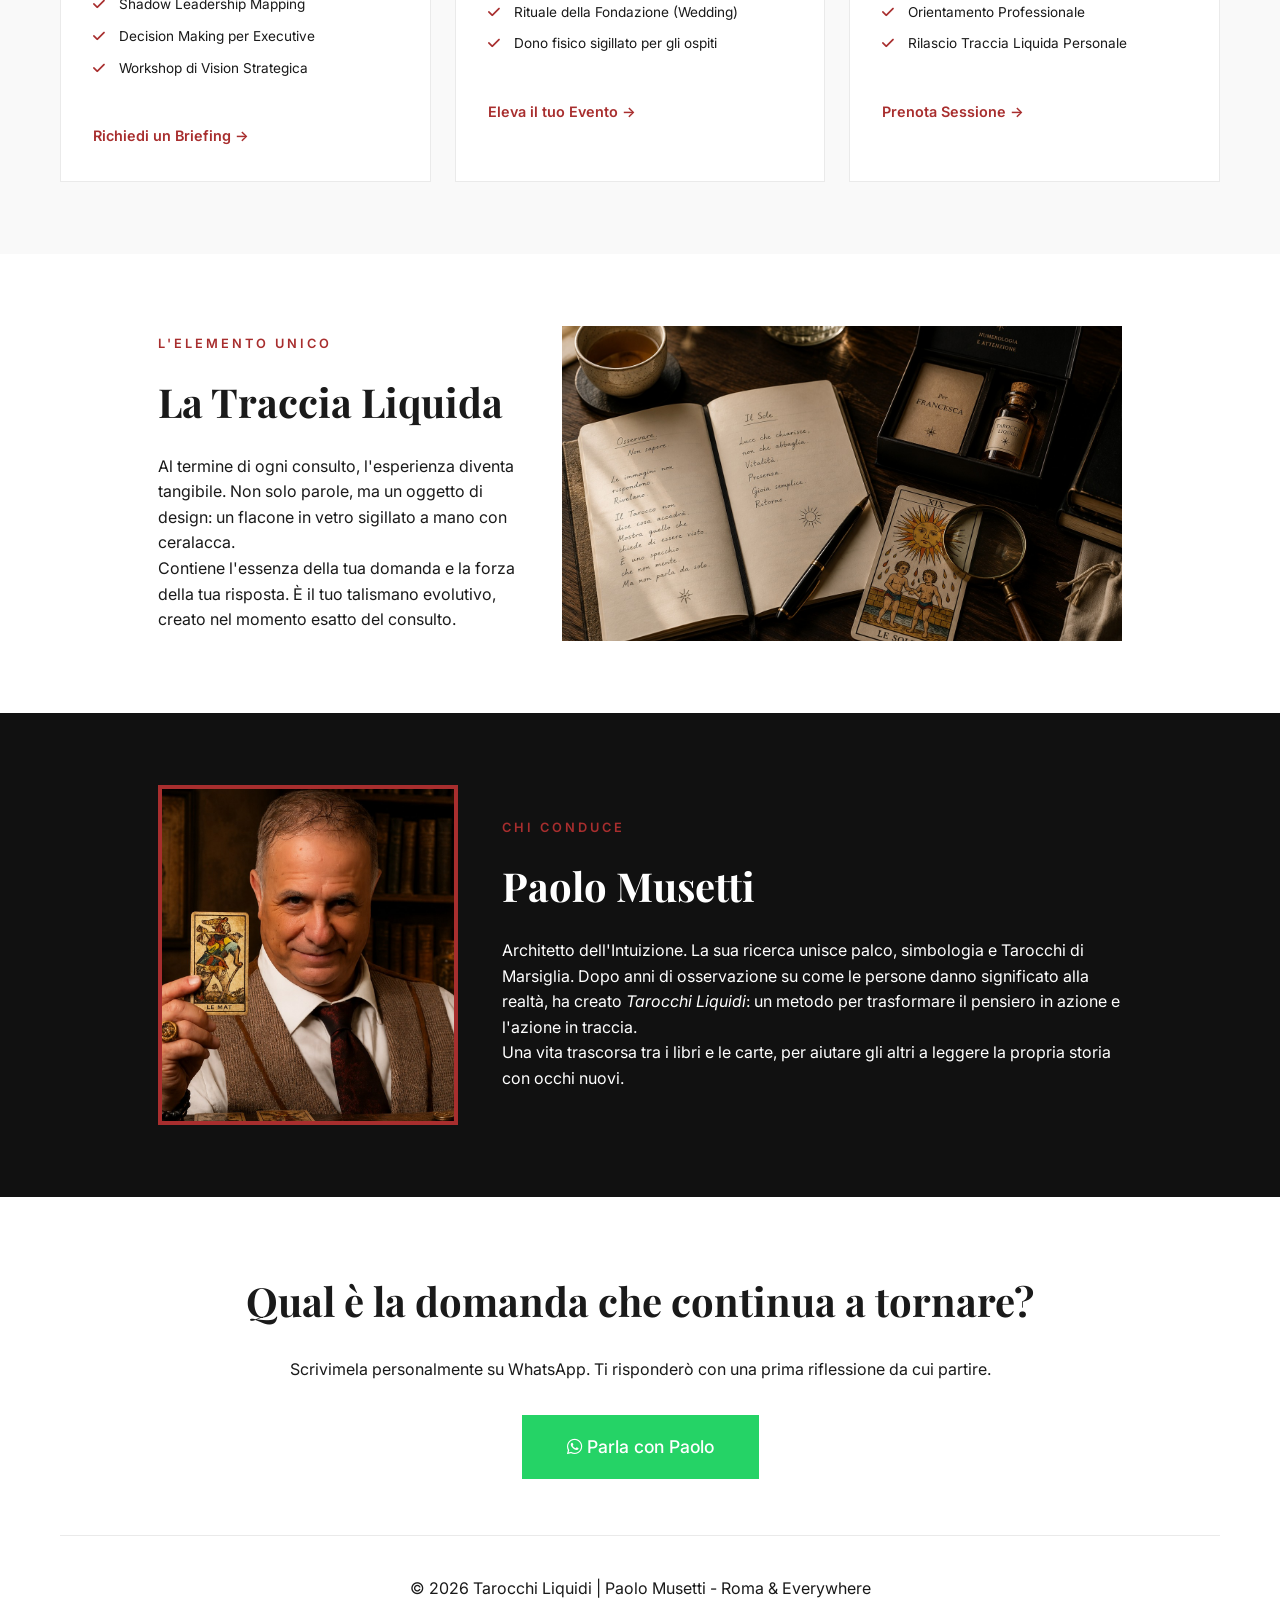
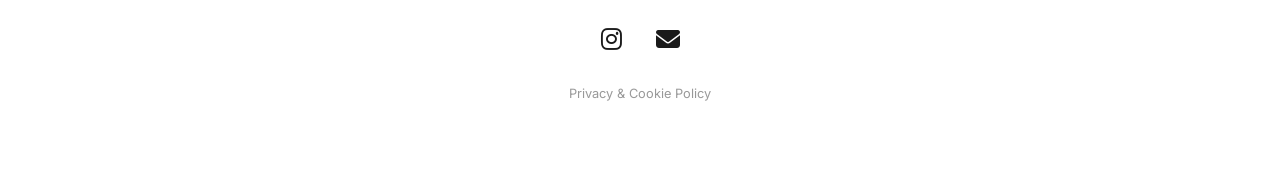
==== commit 6cbe4d10: "Add files via upload" ====
--- a/index.html
+++ b/index.html
@@ -14,7 +14,7 @@
     <!-- Font Awesome for Icons -->
     <link rel="stylesheet" href="https://cdnjs.cloudflare.com/ajax/libs/font-awesome/6.4.0/css/all.min.css">
     
-    <link rel="stylesheet" href="css/style.css">
+    <link rel="stylesheet" href="css/style.css?v=compact-4">
 </head>
 <body>
 
@@ -39,7 +39,7 @@
     <!-- Hero Section -->
     <section class="hero">
         <div class="container hero-content">
-            <h1 class="fade-in">Oltre la previsione,<br><span class="accent-text">verso l’intenzione.</span></h1>
+            <h1 class="fade-in">Oltre la previsione,<br><span class="accent-text">verso l’intuizione.</span></h1>
             <p class="fade-in-delayed">Trasforma il dubbio in una Traccia tangibile. Consulti individuali e rituali d’intuizione per eventi, aziende e momenti di passaggio.</p>
             <div class="hero-btns fade-in-delayed">
                 <a href="#esperienze" class="btn btn-primary">Scopri le Esperienze</a>
@@ -173,6 +173,6 @@
         </div>
     </footer>
 
-    <script src="js/script.js"></script>
+    <script src="js/script.js?v=compact-4"></script>
 </body>
 </html>
--- a/css/style.css
+++ b/css/style.css
@@ -431,3 +431,134 @@
         margin-top: 12px;
     }
 }
+
+
+/* === PATCH LAYOUT COMPATTO v2 === */
+.section-padding {
+    padding: 72px 0;
+}
+
+.section-header h2 {
+    margin-bottom: 10px;
+}
+
+.mb-5 {
+    margin-bottom: 2rem;
+}
+
+.hero {
+    min-height: 72vh;
+    height: auto;
+    padding: 110px 0 70px;
+}
+
+.hero h1 {
+    font-size: clamp(2.8rem, 5vw, 4.6rem);
+}
+
+.manifesto-grid {
+    gap: 44px;
+    margin-top: 30px;
+}
+
+.experience-grid {
+    gap: 24px;
+    margin-top: 30px;
+}
+
+.card {
+    padding: 32px;
+}
+
+.card-icon {
+    font-size: 2rem;
+    margin-bottom: 16px;
+}
+
+.traccia-content {
+    grid-template-columns: 360px minmax(0, 560px);
+    gap: 44px;
+    justify-content: center;
+}
+
+.traccia-image {
+    width: 100%;
+    max-width: 560px;
+    height: 315px;
+    justify-self: end;
+    background: #f3f0eb;
+}
+
+.traccia-image img {
+    width: 100%;
+    height: 100%;
+    object-fit: cover;
+    object-position: center;
+}
+
+.chi-sono-grid {
+    grid-template-columns: 300px minmax(0, 620px);
+    gap: 44px;
+    justify-content: center;
+}
+
+.chi-sono-img {
+    height: 340px;
+}
+
+.chi-sono-img img {
+    width: 100%;
+    height: 100%;
+    display: block;
+    object-fit: cover;
+    object-position: center;
+    border: 4px solid var(--accent-color);
+}
+
+.img-frame {
+    display: none;
+}
+
+.footer-bottom {
+    margin-top: 56px;
+}
+
+@media (max-width: 768px) {
+    .section-padding {
+        padding: 56px 0;
+    }
+
+    .hero {
+        min-height: auto;
+        padding: 105px 0 54px;
+    }
+
+    .hero h1 {
+        font-size: 2.45rem;
+    }
+
+    .hero p {
+        font-size: 1rem;
+        margin-bottom: 28px;
+    }
+
+    .manifesto-grid,
+    .traccia-content,
+    .chi-sono-grid {
+        grid-template-columns: 1fr;
+        gap: 28px;
+    }
+
+    .traccia-image {
+        max-width: 100%;
+        height: 240px;
+        justify-self: stretch;
+    }
+
+    .chi-sono-img {
+        height: 280px;
+        max-width: 360px;
+        margin: 0 auto;
+        width: 100%;
+    }
+}
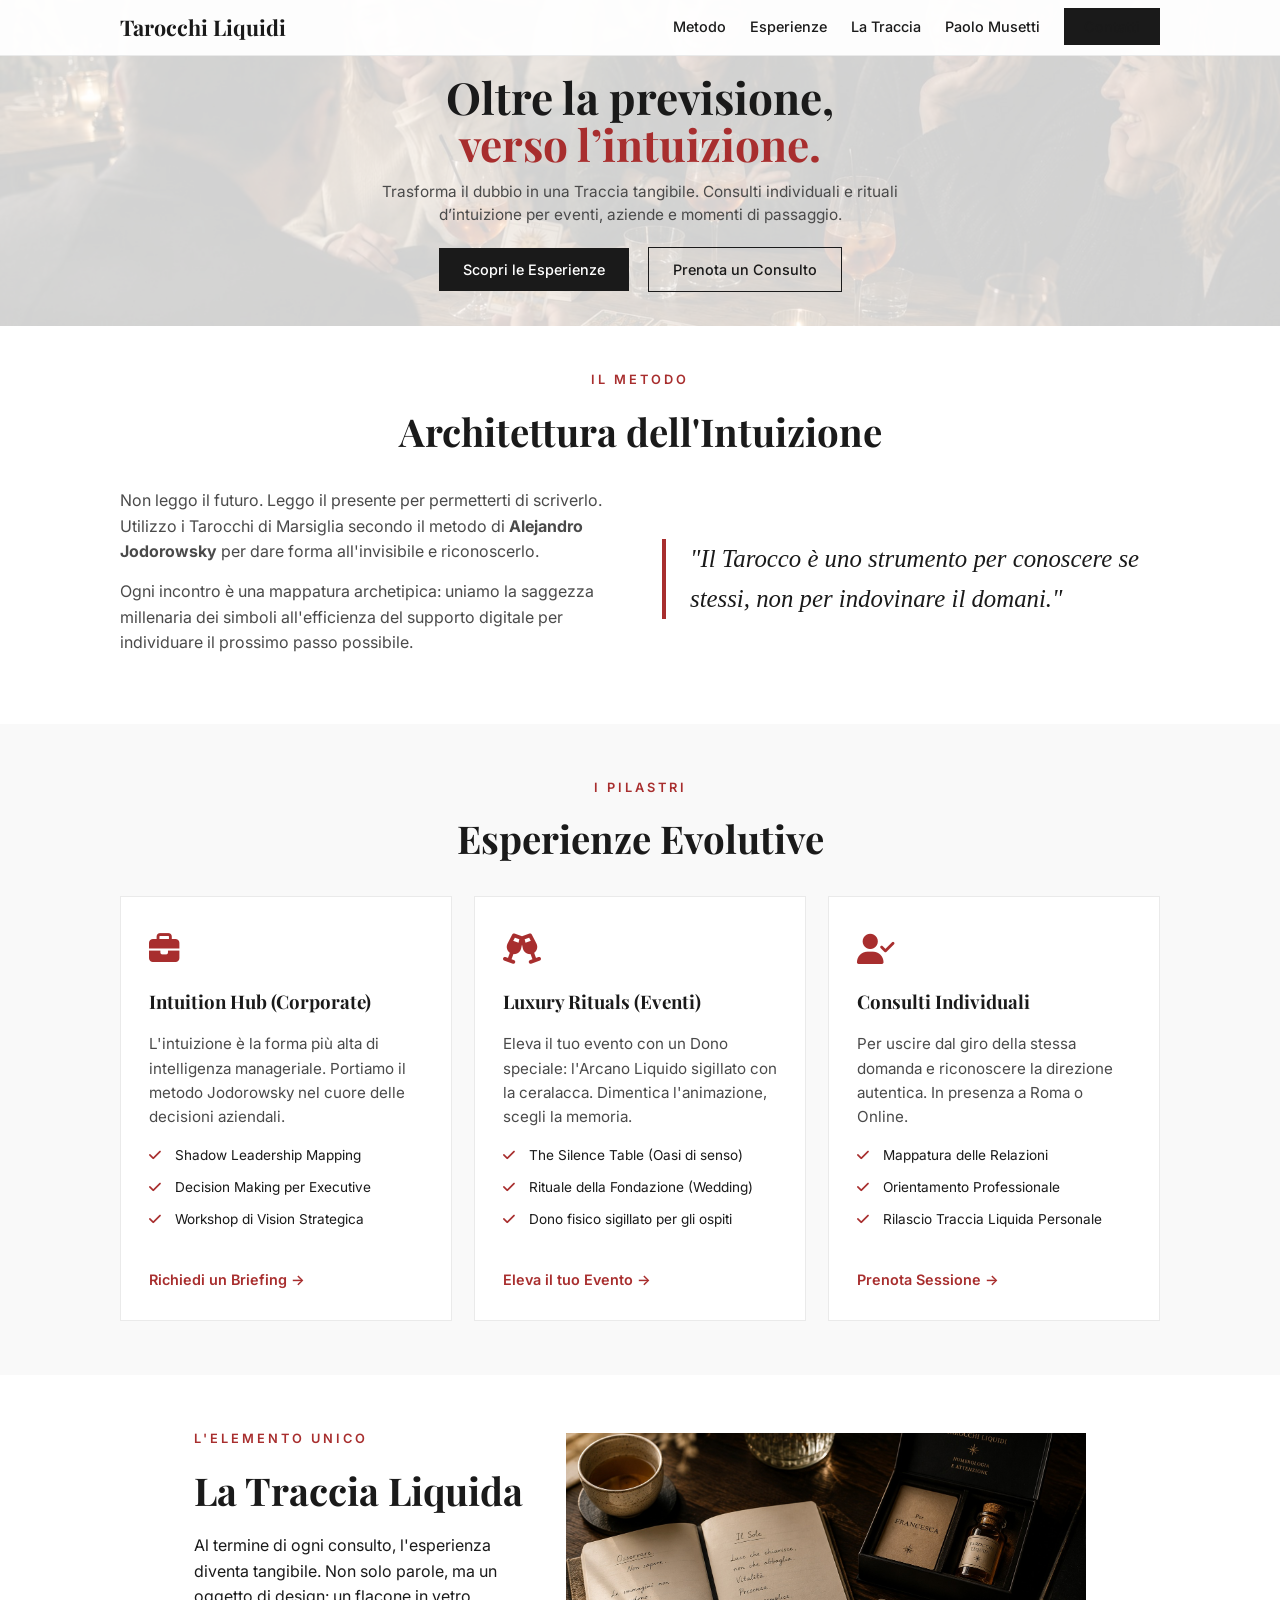
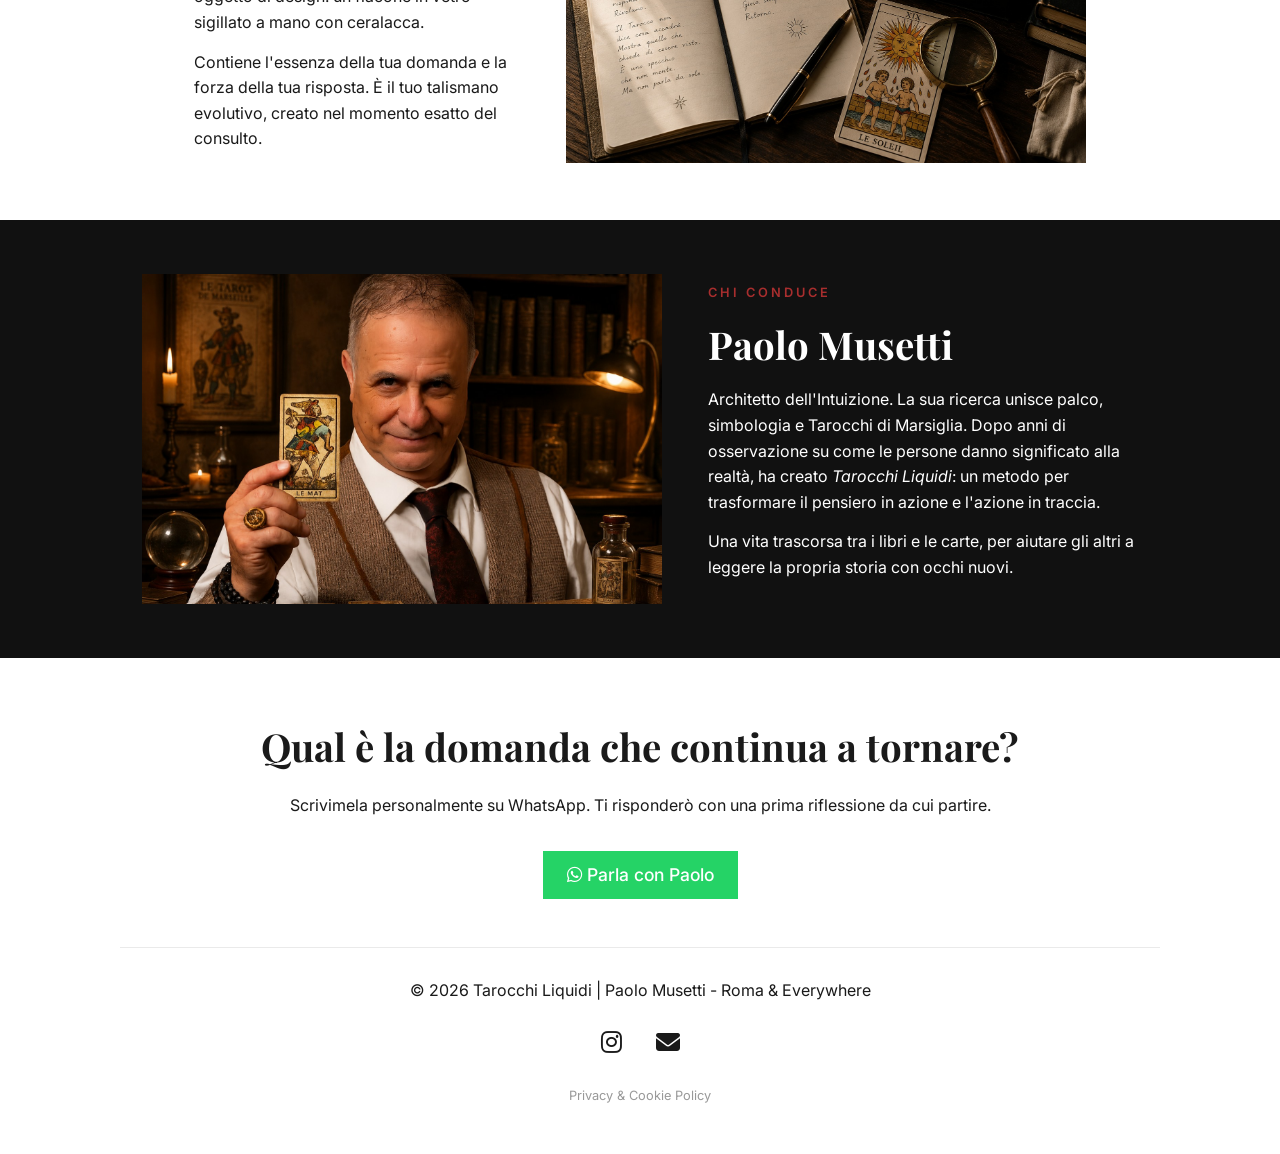
==== commit 005f376d: "Add files via upload" ====
--- a/index.html
+++ b/index.html
@@ -14,7 +14,7 @@
     <!-- Font Awesome for Icons -->
     <link rel="stylesheet" href="https://cdnjs.cloudflare.com/ajax/libs/font-awesome/6.4.0/css/all.min.css">
     
-    <link rel="stylesheet" href="css/style.css?v=compact-4">
+    <link rel="stylesheet" href="css/style.css?v=compact-5">
 </head>
 <body>
 
@@ -93,7 +93,7 @@
                 <div class="card" data-aos="fade-up" data-aos-delay="100">
                     <div class="card-icon"><i class="fa-solid fa-champagne-glasses"></i></div>
                     <h3>Luxury Rituals (Eventi)</h3>
-                    <p>Eleva il tuo evento con un rituale di profondità. Dimentica l'animazione, scegli la memoria.</p>
+                    <p>Eleva il tuo evento con un Dono speciale: l'Arcano Liquido sigillato con la ceralacca. Dimentica l'animazione, scegli la memoria.</p>
                     <ul>
                         <li><i class="fa-solid fa-check"></i> The Silence Table (Oasi di senso)</li>
                         <li><i class="fa-solid fa-check"></i> Rituale della Fondazione (Wedding)</li>
@@ -173,6 +173,6 @@
         </div>
     </footer>
 
-    <script src="js/script.js?v=compact-4"></script>
+    <script src="js/script.js?v=compact-5"></script>
 </body>
 </html>
--- a/css/style.css
+++ b/css/style.css
@@ -562,3 +562,333 @@
         width: 100%;
     }
 }
+
+/* === PATCH COMPATTO DEFINITIVO v3 — 06/07 ===
+   Obiettivo: foto mai a piena pagina, spazi più serrati, hero più bassa.
+*/
+:root {
+    --nav-height: 58px;
+}
+
+.container {
+    max-width: 1080px;
+}
+
+.navbar {
+    padding: 12px 0 !important;
+}
+
+.logo {
+    font-size: 1.35rem !important;
+}
+
+.nav-links {
+    gap: 24px !important;
+}
+
+.section-padding {
+    padding: 54px 0 !important;
+}
+
+.section-header {
+    margin-bottom: 26px !important;
+}
+
+.section-header h2,
+h2 {
+    font-size: clamp(2rem, 3vw, 2.65rem) !important;
+    margin-bottom: 12px !important;
+}
+
+.subtitle {
+    margin-bottom: 10px !important;
+}
+
+/* HERO */
+.hero {
+    height: auto !important;
+    min-height: 430px !important;
+    max-height: 520px !important;
+    padding: 108px 0 68px !important;
+    background-size: cover !important;
+    background-position: center 42% !important;
+}
+
+.hero-content {
+    max-width: 760px !important;
+}
+
+.hero h1 {
+    font-size: clamp(2.75rem, 4.4vw, 4.25rem) !important;
+    line-height: 1.08 !important;
+    margin-bottom: 18px !important;
+}
+
+.hero p {
+    font-size: 1.05rem !important;
+    max-width: 620px !important;
+    margin-bottom: 28px !important;
+}
+
+.btn {
+    padding: 13px 30px !important;
+}
+
+/* METODO */
+.manifesto-grid {
+    grid-template-columns: 1fr 1fr !important;
+    gap: 44px !important;
+    margin-top: 24px !important;
+}
+
+.manifesto-text p {
+    font-size: 1rem !important;
+    margin-bottom: 14px !important;
+}
+
+.manifesto-quote blockquote {
+    font-size: 1.55rem !important;
+    padding-left: 24px !important;
+}
+
+/* ESPERIENZE */
+.experience-grid {
+    gap: 22px !important;
+    margin-top: 26px !important;
+}
+
+.card {
+    padding: 28px !important;
+}
+
+.card-icon {
+    font-size: 1.9rem !important;
+    margin-bottom: 14px !important;
+}
+
+.card p {
+    margin-bottom: 16px !important;
+}
+
+.card ul {
+    margin-bottom: 22px !important;
+}
+
+/* TRACCIA — immagine controllata */
+.traccia-content {
+    display: grid !important;
+    grid-template-columns: minmax(260px, 330px) minmax(360px, 520px) !important;
+    gap: 42px !important;
+    align-items: center !important;
+    justify-content: center !important;
+}
+
+.traccia-text {
+    max-width: 330px !important;
+}
+
+.traccia-text p {
+    margin-bottom: 14px !important;
+}
+
+.traccia-image {
+    width: 100% !important;
+    max-width: 520px !important;
+    height: 330px !important;
+    justify-self: start !important;
+    overflow: hidden !important;
+    background: #f3f0eb !important;
+}
+
+.traccia-image img {
+    width: 100% !important;
+    height: 100% !important;
+    max-width: 520px !important;
+    display: block !important;
+    object-fit: cover !important;
+    object-position: center center !important;
+}
+
+/* PAOLO — foto controllata */
+.chi-sono-grid {
+    display: grid !important;
+    grid-template-columns: minmax(320px, 520px) minmax(320px, 430px) !important;
+    gap: 46px !important;
+    align-items: center !important;
+    justify-content: center !important;
+}
+
+.chi-sono-img {
+    width: 100% !important;
+    max-width: 520px !important;
+    height: 330px !important;
+    overflow: hidden !important;
+    justify-self: end !important;
+}
+
+.chi-sono-img img {
+    width: 100% !important;
+    height: 100% !important;
+    max-width: 520px !important;
+    display: block !important;
+    object-fit: cover !important;
+    object-position: center center !important;
+    border: 0 !important;
+}
+
+.chi-sono-info {
+    max-width: 430px !important;
+}
+
+.chi-sono-info p {
+    margin-bottom: 14px !important;
+}
+
+/* FOOTER */
+.footer {
+    padding-top: 58px !important;
+    padding-bottom: 46px !important;
+}
+
+.footer-bottom {
+    margin-top: 48px !important;
+    padding-top: 30px !important;
+}
+
+.mb-4 { margin-bottom: 1rem !important; }
+.mb-5 { margin-bottom: 2rem !important; }
+
+@media (max-width: 900px) {
+    .container {
+        max-width: 100%;
+        padding: 0 22px;
+    }
+
+    .traccia-content,
+    .chi-sono-grid,
+    .manifesto-grid {
+        grid-template-columns: 1fr !important;
+        gap: 26px !important;
+    }
+
+    .traccia-text,
+    .chi-sono-info {
+        max-width: 100% !important;
+    }
+
+    .traccia-image,
+    .chi-sono-img {
+        max-width: 100% !important;
+        width: 100% !important;
+        height: 260px !important;
+        justify-self: stretch !important;
+    }
+
+    .chi-sono-img img {
+        object-position: center 34% !important;
+    }
+}
+
+@media (max-width: 768px) {
+    .section-padding {
+        padding: 44px 0 !important;
+    }
+
+    .hero {
+        min-height: 390px !important;
+        max-height: none !important;
+        padding: 92px 0 48px !important;
+        background-position: center center !important;
+    }
+
+    .hero h1 {
+        font-size: 2.35rem !important;
+    }
+
+    .hero p {
+        font-size: 0.98rem !important;
+        margin-bottom: 22px !important;
+    }
+
+    .hero-btns {
+        display: grid;
+        gap: 10px;
+        max-width: 280px;
+        margin: 0 auto;
+    }
+
+    .btn-secondary {
+        margin-left: 0 !important;
+        margin-top: 0 !important;
+    }
+
+    .traccia-image,
+    .chi-sono-img {
+        height: 230px !important;
+    }
+}
+
+
+/* === PATCH HERO COMPATTA v4 — 06/07 ===
+   Obiettivo: header molto più basso e foto hero meno dominante.
+*/
+.navbar {
+    padding: 10px 0 !important;
+}
+
+.hero {
+    min-height: 315px !important;
+    max-height: 360px !important;
+    padding: 74px 0 34px !important;
+    align-items: center !important;
+    background-size: cover !important;
+    background-position: center 48% !important;
+}
+
+.hero-content {
+    max-width: 680px !important;
+}
+
+.hero h1 {
+    font-size: clamp(2.25rem, 3.45vw, 3.35rem) !important;
+    line-height: 1.06 !important;
+    margin-bottom: 12px !important;
+}
+
+.hero p {
+    font-size: 0.96rem !important;
+    line-height: 1.55 !important;
+    max-width: 570px !important;
+    margin-bottom: 20px !important;
+}
+
+.btn {
+    padding: 10px 24px !important;
+}
+
+.hero + .section-padding {
+    padding-top: 44px !important;
+}
+
+@media (max-width: 768px) {
+    .hero {
+        min-height: 300px !important;
+        max-height: none !important;
+        padding: 72px 0 32px !important;
+        background-position: center center !important;
+    }
+
+    .hero h1 {
+        font-size: 2rem !important;
+        margin-bottom: 10px !important;
+    }
+
+    .hero p {
+        font-size: 0.92rem !important;
+        margin-bottom: 18px !important;
+    }
+
+    .hero + .section-padding {
+        padding-top: 38px !important;
+    }
+}
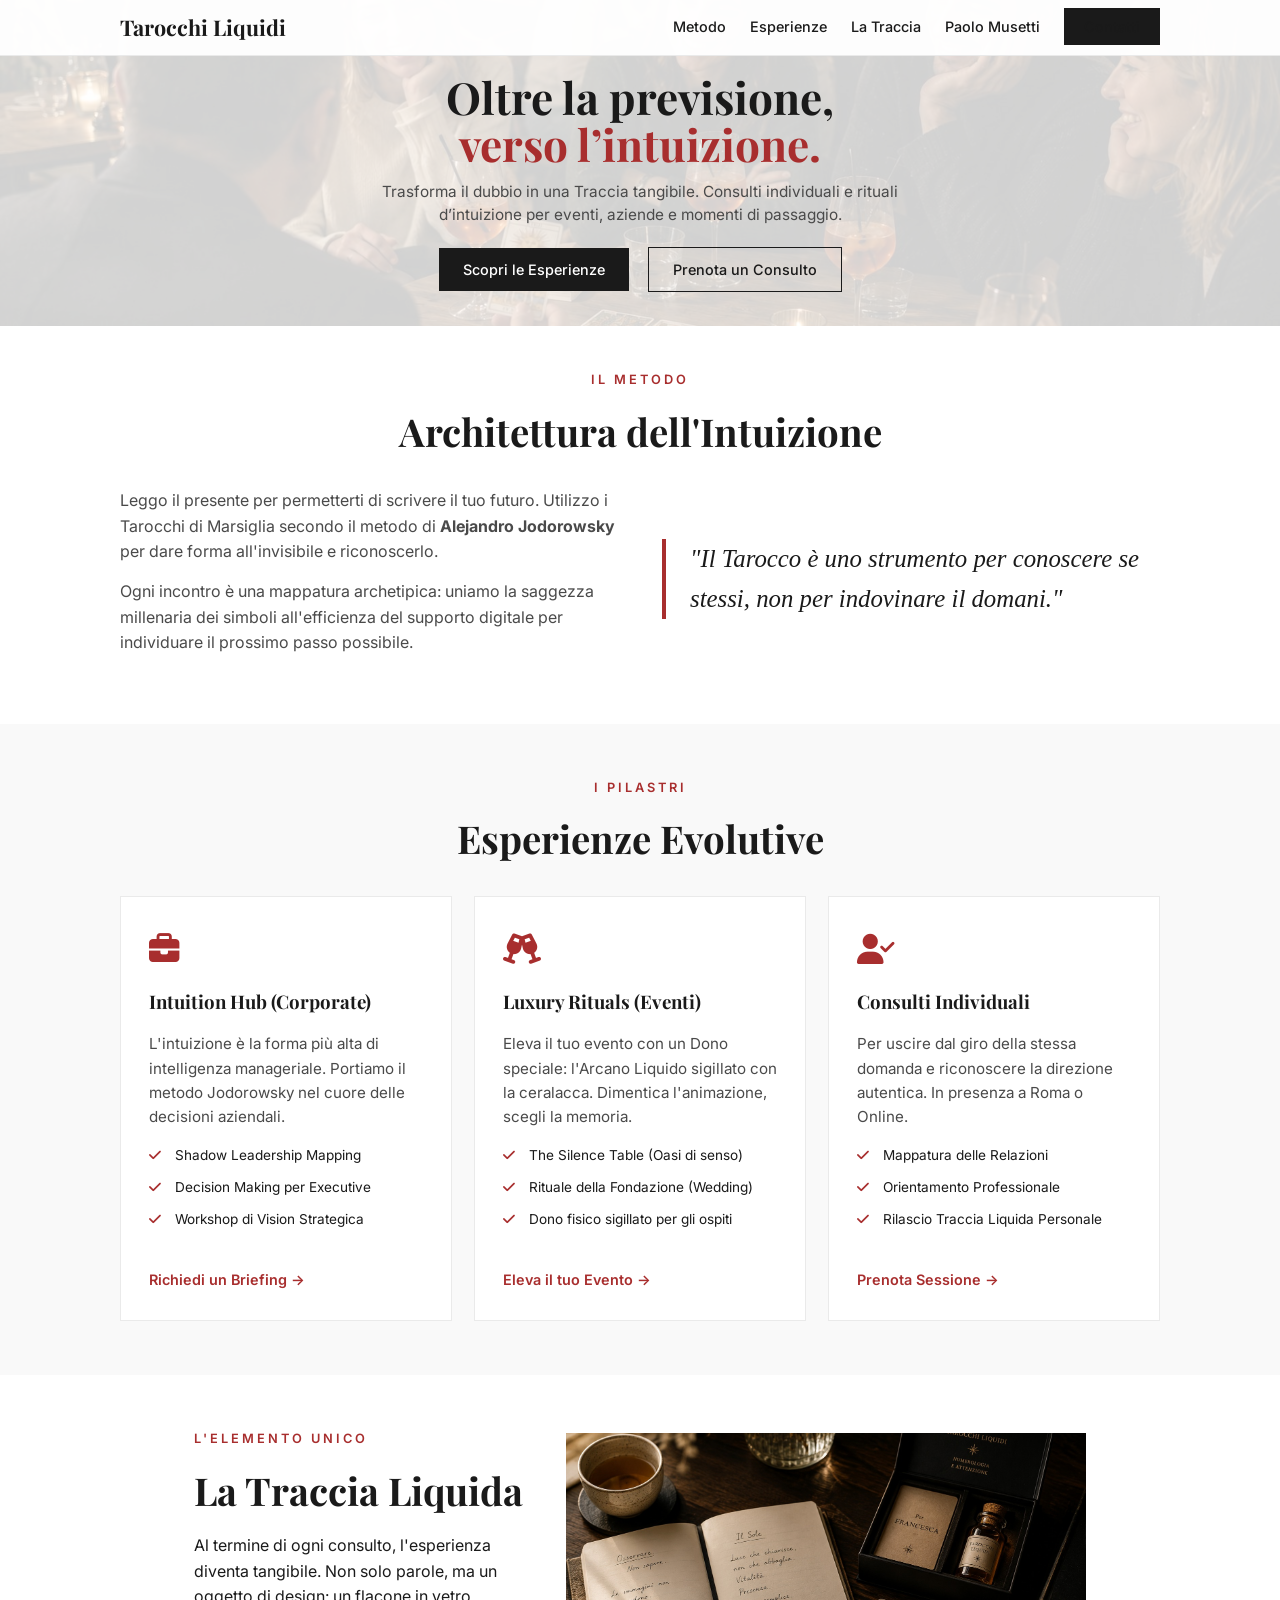
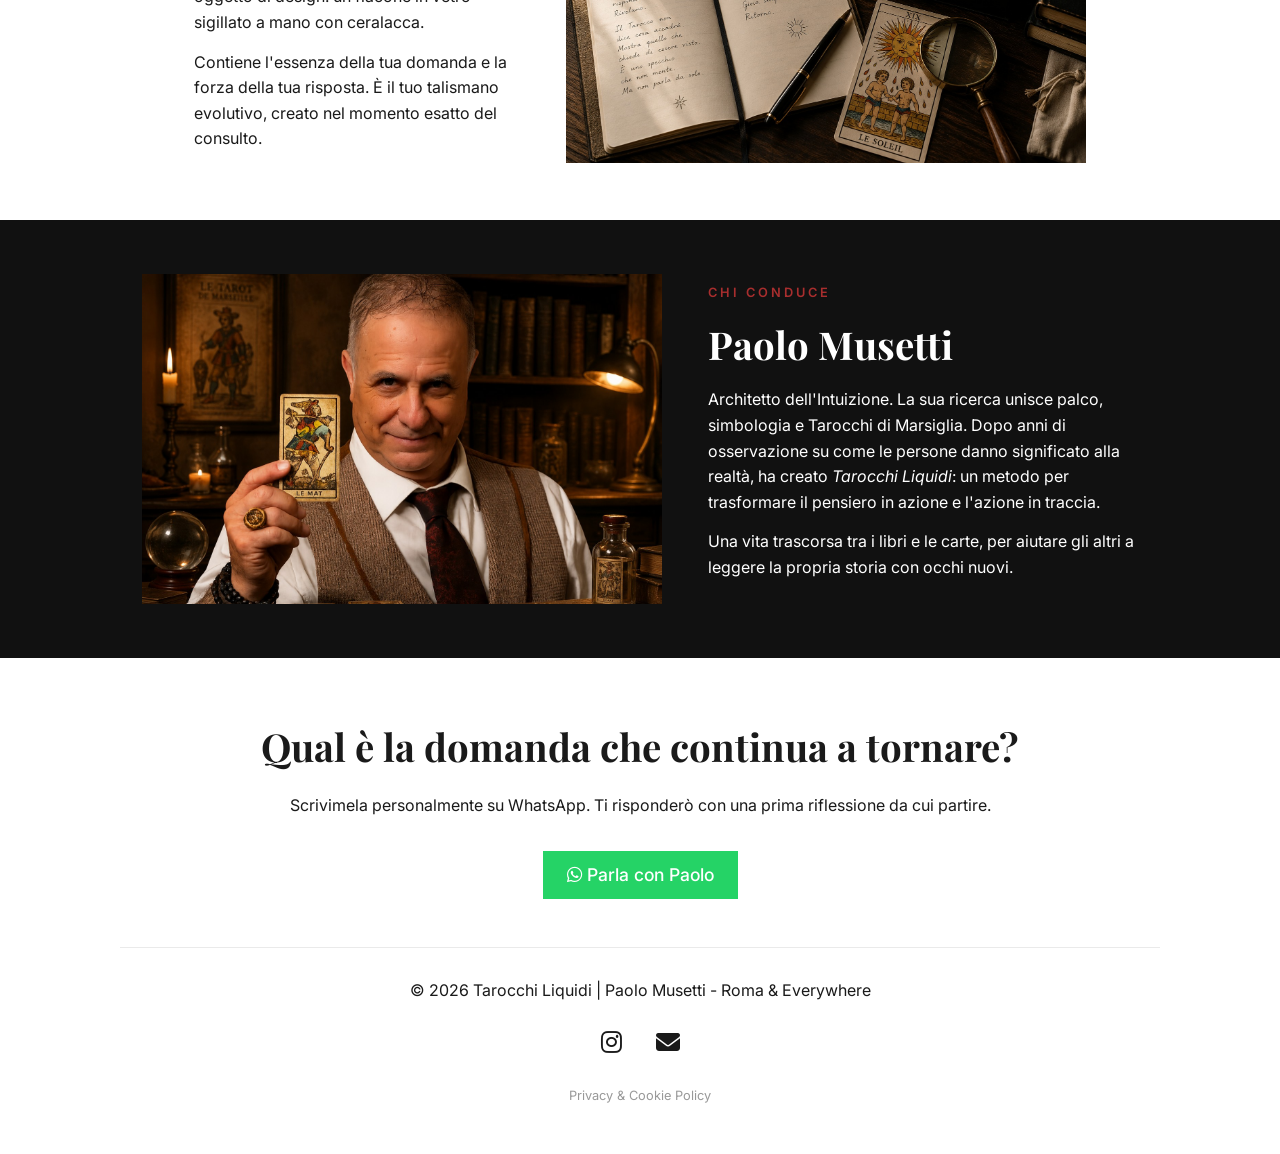
==== commit 4f795f5e: "Add files via upload" ====
--- a/index.html
+++ b/index.html
@@ -57,7 +57,7 @@
             </div>
             <div class="manifesto-grid">
                 <div class="manifesto-text">
-                    <p>Non leggo il futuro. Leggo il presente per permetterti di scriverlo. Utilizzo i Tarocchi di Marsiglia secondo il metodo di <strong>Alejandro Jodorowsky</strong> per dare forma all'invisibile e riconoscerlo.</p>
+                    <p>Leggo il presente per permetterti di scrivere il tuo futuro. Utilizzo i Tarocchi di Marsiglia secondo il metodo di <strong>Alejandro Jodorowsky</strong> per dare forma all'invisibile e riconoscerlo.</p>
                     <p>Ogni incontro è una mappatura archetipica: uniamo la saggezza millenaria dei simboli all'efficienza del supporto digitale per individuare il prossimo passo possibile.</p>
                 </div>
                 <div class="manifesto-quote">
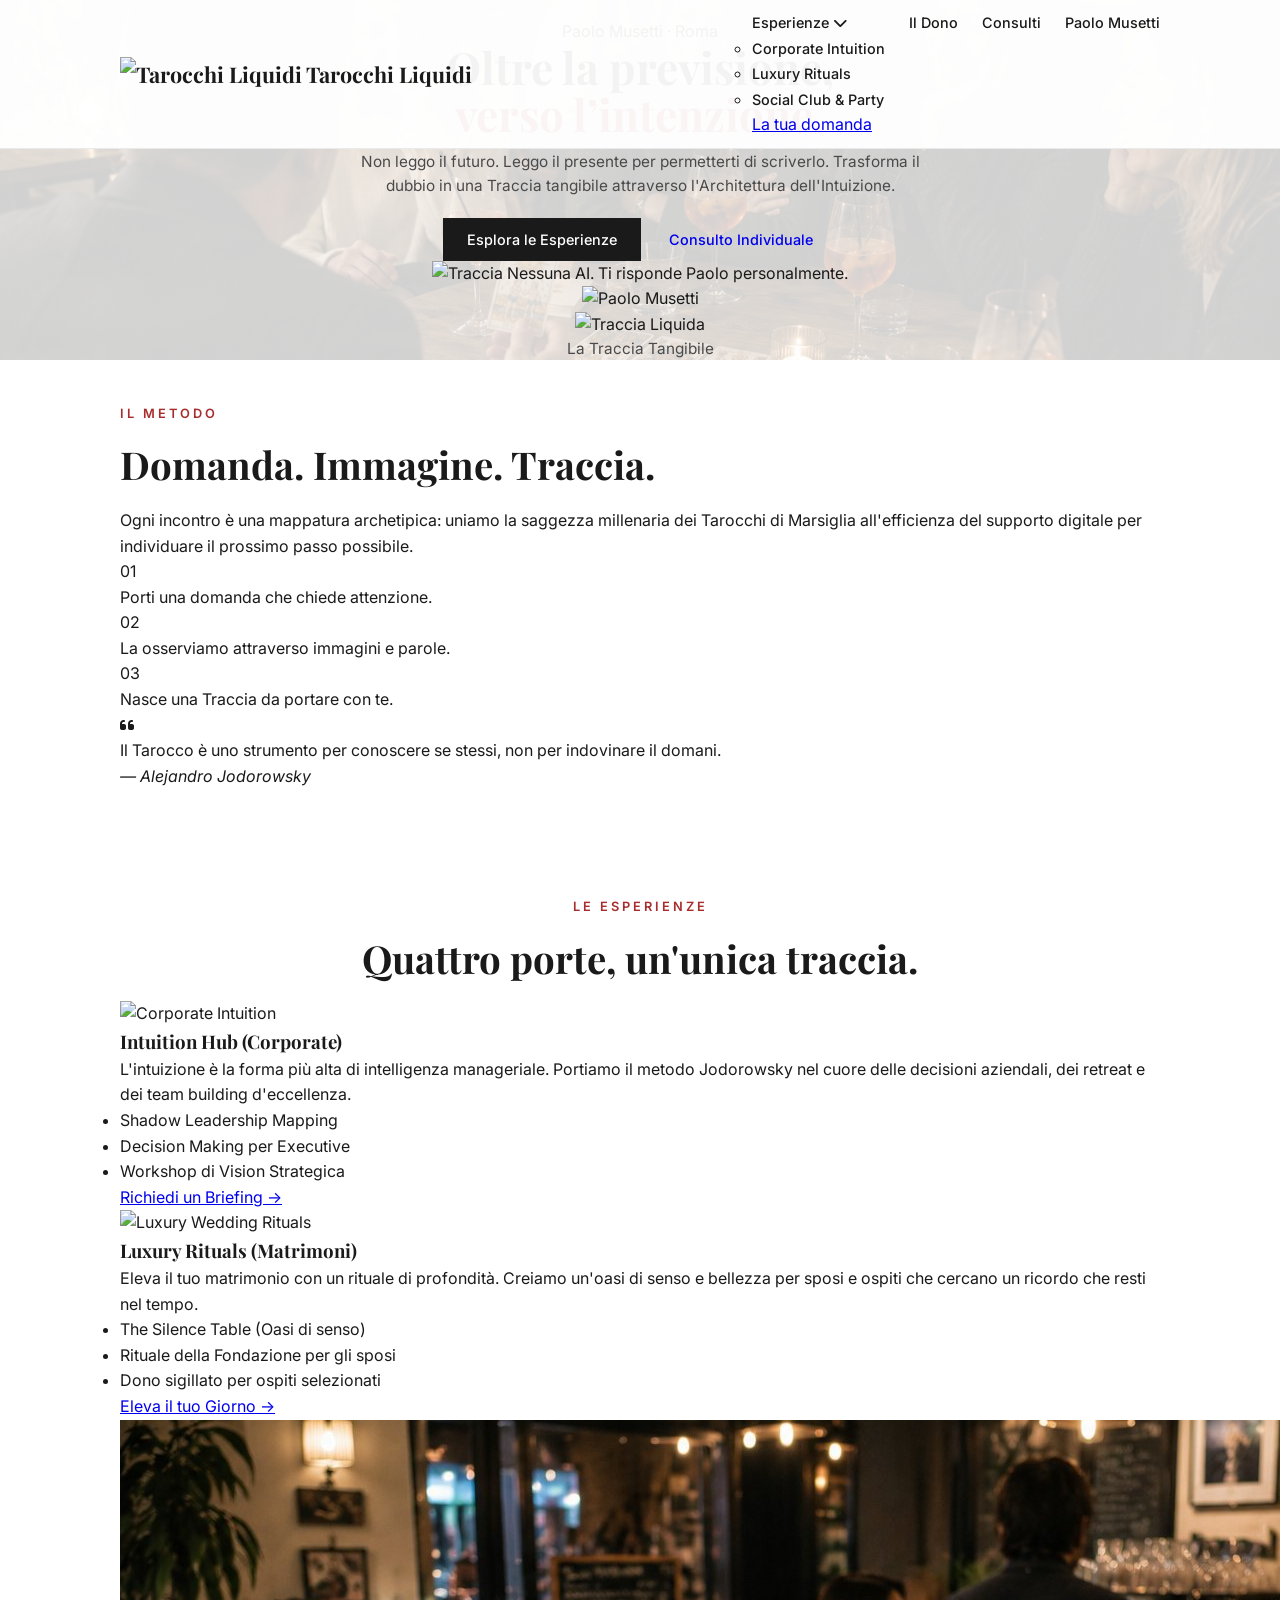
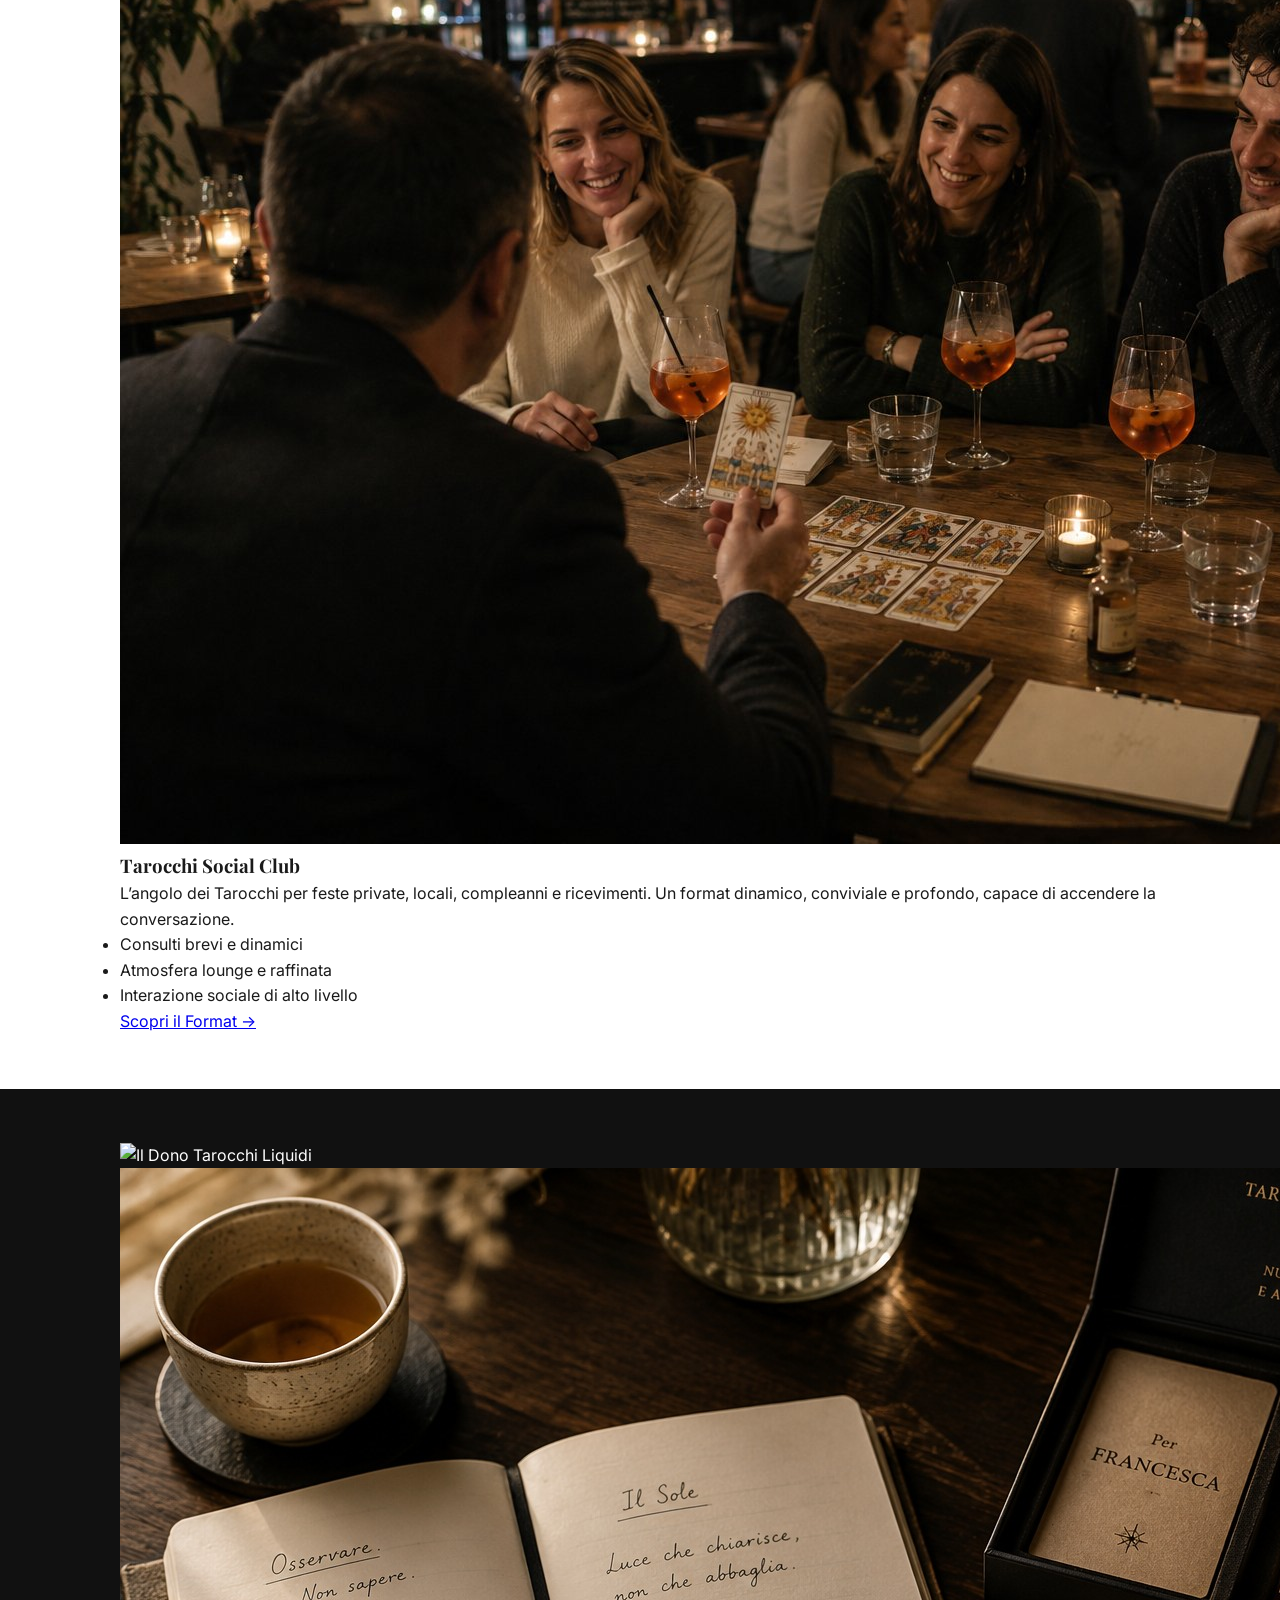
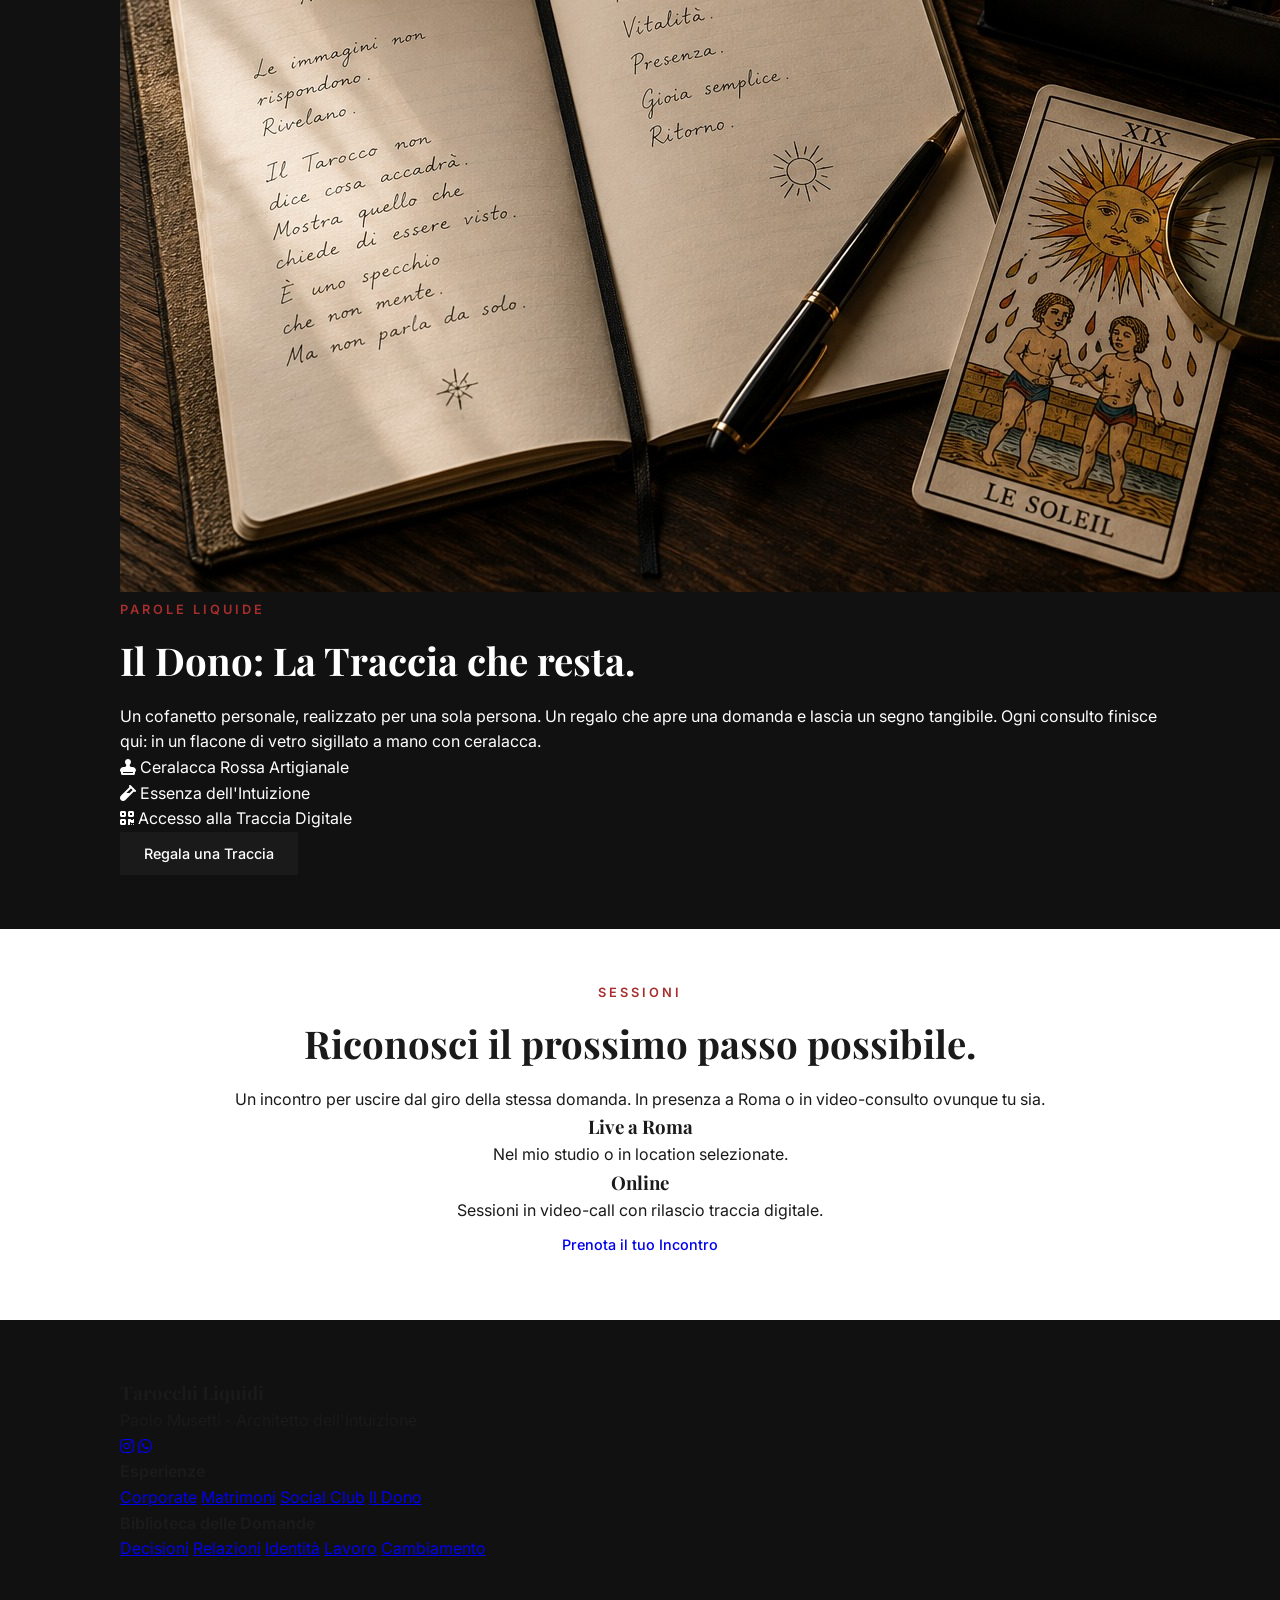
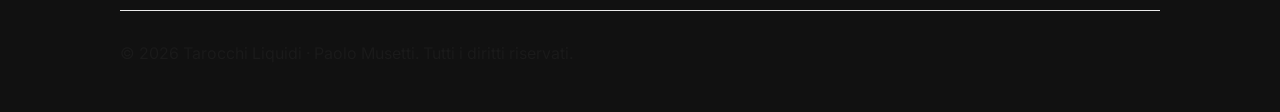
==== commit ce96d966: "Add files via upload" ====
--- a/index.html
+++ b/index.html
@@ -6,173 +6,240 @@
     <title>Tarocchi Liquidi | Architettura dell'Intuizione e Tracce Evolutive</title>
     <meta name="description" content="Tarocchi Liquidi di Paolo Musetti: consulti individuali e rituali d'intuizione per eventi luxury, matrimoni e corporate decision making. Metodo Jodorowsky.">
     
+    <!-- SEO & OpenGraph -->
+    <link rel="canonical" href="https://www.tarocchiliquidi.it/">
+    <meta property="og:title" content="Tarocchi Liquidi | Architettura dell'Intuizione">
+    <meta property="og:description" content="Trasforma il dubbio in una Traccia tangibile. Esperienze evolutive per brand e privati.">
+    <meta property="og:image" content="assets/og-image.jpg">
+    
     <!-- Google Fonts -->
     <link rel="preconnect" href="https://fonts.googleapis.com">
     <link rel="preconnect" href="https://fonts.gstatic.com" crossorigin>
-    <link href="https://fonts.googleapis.com/css2?family=Playfair+Display:ital,wght@0,400;0,700;1,400&family=Inter:wght@300;400;500&display=swap" rel="stylesheet">
-    
-    <!-- Font Awesome for Icons -->
+    <link href="https://fonts.googleapis.com/css2?family=Playfair+Display:ital,wght@0,400;0,700;1,400&family=Inter:wght@300;400;500;700&display=swap" rel="stylesheet">
+    
+    <!-- Icone -->
     <link rel="stylesheet" href="https://cdnjs.cloudflare.com/ajax/libs/font-awesome/6.4.0/css/all.min.css">
     
-    <link rel="stylesheet" href="css/style.css?v=compact-5">
+    <link rel="stylesheet" href="css/style.css?v=senior-v1">
 </head>
 <body>
 
-    <!-- Navigation -->
+    <!-- NAV BAR - SENIOR UX DESIGN -->
     <nav class="navbar">
         <div class="container nav-container">
-            <a href="#" class="logo">Tarocchi Liquidi</a>
-            <ul class="nav-links">
-                <li><a href="#metodo">Metodo</a></li>
-                <li><a href="#esperienze">Esperienze</a></li>
-                <li><a href="#traccia">La Traccia</a></li>
-                <li><a href="#chi-sono">Paolo Musetti</a></li>
-                <li><a href="#contatti" class="btn-small">Contatti</a></li>
-            </ul>
+            <a href="/" class="logo">
+                <img src="assets/logo-tl-v2.png" alt="Tarocchi Liquidi" class="nav-logo">
+                <span>Tarocchi Liquidi</span>
+            </a>
+            <div class="nav-menu">
+                <ul class="nav-links">
+                    <li class="has-dropdown">
+                        <a href="#esperienze">Esperienze <i class="fa-solid fa-chevron-down"></i></a>
+                        <ul class="dropdown">
+                            <li><a href="#corporate">Corporate Intuition</a></li>
+                            <li><a href="#wedding">Luxury Rituals</a></li>
+                            <li><a href="#social-club">Social Club & Party</a></li>
+                        </ul>
+                    </li>
+                    <li><a href="#il-dono">Il Dono</a></li>
+                    <li><a href="#consulti">Consulti</a></li>
+                    <li><a href="#chi-sono">Paolo Musetti</a></li>
+                </ul>
+                <a href="https://wa.me/393282924284" class="btn-cta-nav">La tua domanda</a>
+            </div>
             <div class="menu-toggle" id="mobile-menu">
-                <span></span>
-                <span></span>
+                <span></span><span></span><span></span>
             </div>
         </div>
     </nav>
 
-    <!-- Hero Section -->
-    <section class="hero">
-        <div class="container hero-content">
-            <h1 class="fade-in">Oltre la previsione,<br><span class="accent-text">verso l’intuizione.</span></h1>
-            <p class="fade-in-delayed">Trasforma il dubbio in una Traccia tangibile. Consulti individuali e rituali d’intuizione per eventi, aziende e momenti di passaggio.</p>
-            <div class="hero-btns fade-in-delayed">
-                <a href="#esperienze" class="btn btn-primary">Scopri le Esperienze</a>
-                <a href="#contatti" class="btn btn-secondary">Prenota un Consulto</a>
-            </div>
-        </div>
-    </section>
-
-    <!-- Il Manifesto -->
-    <section id="metodo" class="manifesto section-padding">
+    <!-- HERO - POSIZIONAMENTO AUTOREVOLE -->
+    <header class="hero">
+        <div class="container hero-grid">
+            <div class="hero-content">
+                <span class="kicker">Paolo Musetti · Roma</span>
+                <h1>Oltre la previsione,<br><span class="accent-text">verso l’intenzione.</span></h1>
+                <p class="lead">Non leggo il futuro. Leggo il presente per permetterti di scriverlo. Trasforma il dubbio in una Traccia tangibile attraverso l'Architettura dell'Intuizione.</p>
+                <div class="hero-actions">
+                    <a href="#esperienze" class="btn btn-primary">Esplora le Esperienze</a>
+                    <a href="#consulti" class="btn btn-outline">Consulto Individuale</a>
+                </div>
+                <div class="hero-trust">
+                    <img src="assets/mano-squegg.png" alt="Traccia" class="mini-icon">
+                    <span>Nessuna AI. Ti risponde Paolo personalmente.</span>
+                </div>
+            </div>
+            <div class="hero-visual">
+                <div class="image-stack">
+                    <img src="assets/tl-paolo-tarocchi.jpg" alt="Paolo Musetti" class="main-img">
+                    <div class="floating-card">
+                        <img src="assets/boccetta-fiducia.png" alt="Traccia Liquida">
+                        <p>La Traccia Tangibile</p>
+                    </div>
+                </div>
+            </div>
+        </div>
+    </header>
+
+    <!-- METODO - JODOROWSKY STYLE -->
+    <section id="metodo" class="section-padding">
+        <div class="container grid-2">
+            <div class="metodo-info">
+                <span class="subtitle">Il Metodo</span>
+                <h2>Domanda. Immagine. Traccia.</h2>
+                <p>Ogni incontro è una mappatura archetipica: uniamo la saggezza millenaria dei Tarocchi di Marsiglia all'efficienza del supporto digitale per individuare il prossimo passo possibile.</p>
+                <div class="steps">
+                    <div class="step"><span>01</span><p>Porti una domanda che chiede attenzione.</p></div>
+                    <div class="step"><span>02</span><p>La osserviamo attraverso immagini e parole.</p></div>
+                    <div class="step"><span>03</span><p>Nasce una Traccia da portare con te.</p></div>
+                </div>
+            </div>
+            <div class="metodo-quote">
+                <div class="quote-box">
+                    <i class="fa-solid fa-quote-left"></i>
+                    <blockquote>Il Tarocco è uno strumento per conoscere se stessi, non per indovinare il domani.</blockquote>
+                    <cite>— Alejandro Jodorowsky</cite>
+                </div>
+            </div>
+        </div>
+    </section>
+
+    <!-- ESPERIENZE - UNIFICAZIONE DEI 3 SITI -->
+    <section id="esperienze" class="bg-soft section-padding">
         <div class="container">
-            <div class="section-header text-center">
-                <span class="subtitle">Il Metodo</span>
-                <h2>Architettura dell'Intuizione</h2>
-            </div>
-            <div class="manifesto-grid">
-                <div class="manifesto-text">
-                    <p>Leggo il presente per permetterti di scrivere il tuo futuro. Utilizzo i Tarocchi di Marsiglia secondo il metodo di <strong>Alejandro Jodorowsky</strong> per dare forma all'invisibile e riconoscerlo.</p>
-                    <p>Ogni incontro è una mappatura archetipica: uniamo la saggezza millenaria dei simboli all'efficienza del supporto digitale per individuare il prossimo passo possibile.</p>
-                </div>
-                <div class="manifesto-quote">
-                    <blockquote>"Il Tarocco è uno strumento per conoscere se stessi, non per indovinare il domani."</blockquote>
-                </div>
-            </div>
-        </div>
-    </section>
-
-    <!-- Le Esperienze (Pillars) -->
-    <section id="esperienze" class="esperienze section-padding bg-light">
+            <div class="section-head text-center">
+                <span class="subtitle">Le Esperienze</span>
+                <h2>Quattro porte, un'unica traccia.</h2>
+            </div>
+            
+            <div class="experience-showcase">
+                <!-- 1. CORPORATE -->
+                <article id="corporate" class="exp-row">
+                    <div class="exp-img">
+                        <img src="assets/tl-social-club-evento.jpg" alt="Corporate Intuition">
+                    </div>
+                    <div class="exp-content">
+                        <h3>Intuition Hub (Corporate)</h3>
+                        <p>L'intuizione è la forma più alta di intelligenza manageriale. Portiamo il metodo Jodorowsky nel cuore delle decisioni aziendali, dei retreat e dei team building d'eccellenza.</p>
+                        <ul class="check-list">
+                            <li>Shadow Leadership Mapping</li>
+                            <li>Decision Making per Executive</li>
+                            <li>Workshop di Vision Strategica</li>
+                        </ul>
+                        <a href="https://wa.me/393282924284?text=Briefing%20Corporate" class="btn-link">Richiedi un Briefing →</a>
+                    </div>
+                </article>
+
+                <!-- 2. WEDDING -->
+                <article id="wedding" class="exp-row reverse">
+                    <div class="exp-img">
+                        <img src="assets/hero-matrimonio-tarocchi.jpg" alt="Luxury Wedding Rituals">
+                    </div>
+                    <div class="exp-content">
+                        <h3>Luxury Rituals (Matrimoni)</h3>
+                        <p>Eleva il tuo matrimonio con un rituale di profondità. Creiamo un'oasi di senso e bellezza per sposi e ospiti che cercano un ricordo che resti nel tempo.</p>
+                        <ul class="check-list">
+                            <li>The Silence Table (Oasi di senso)</li>
+                            <li>Rituale della Fondazione per gli sposi</li>
+                            <li>Dono sigillato per ospiti selezionati</li>
+                        </ul>
+                        <a href="https://wa.me/393282924284?text=Info%20Wedding" class="btn-link">Eleva il tuo Giorno →</a>
+                    </div>
+                </article>
+
+                <!-- 3. SOCIAL CLUB (Integrazione Anima Pop) -->
+                <article id="social-club" class="exp-row">
+                    <div class="exp-img">
+                        <img src="assets/tl-social-club-salotto.jpg" alt="Tarocchi Social Club">
+                    </div>
+                    <div class="exp-content">
+                        <h3>Tarocchi Social Club</h3>
+                        <p>L’angolo dei Tarocchi per feste private, locali, compleanni e ricevimenti. Un format dinamico, conviviale e profondo, capace di accendere la conversazione.</p>
+                        <ul class="check-list">
+                            <li>Consulti brevi e dinamici</li>
+                            <li>Atmosfera lounge e raffinata</li>
+                            <li>Interazione sociale di alto livello</li>
+                        </ul>
+                        <a href="https://wa.me/393282924284?text=Info%20Social%20Club" class="btn-link">Scopri il Format →</a>
+                    </div>
+                </article>
+            </div>
+        </div>
+    </section>
+
+    <!-- IL DONO (Parole Liquide) -->
+    <section id="il-dono" class="section-padding bg-dark text-light">
+        <div class="container grid-2-center">
+            <div class="dono-visual">
+                <img src="assets/dono-hero-product-clean.jpg" alt="Il Dono Tarocchi Liquidi" class="img-main">
+                <img src="assets/hero_product.jpg" alt="Dettaglio Boccetta" class="img-sub">
+            </div>
+            <div class="dono-info">
+                <span class="subtitle">Parole Liquide</span>
+                <h2>Il Dono: La Traccia che resta.</h2>
+                <p>Un cofanetto personale, realizzato per una sola persona. Un regalo che apre una domanda e lascia un segno tangibile. Ogni consulto finisce qui: in un flacone di vetro sigillato a mano con ceralacca.</p>
+                <div class="product-features">
+                    <div class="p-item"><i class="fa-solid fa-stamp"></i> <span>Ceralacca Rossa Artigianale</span></div>
+                    <div class="p-item"><i class="fa-solid fa-vial"></i> <span>Essenza dell'Intuizione</span></div>
+                    <div class="p-item"><i class="fa-solid fa-qrcode"></i> <span>Accesso alla Traccia Digitale</span></div>
+                </div>
+                <a href="https://wa.me/393282924284?text=Info%20Il%20Dono" class="btn btn-primary">Regala una Traccia</a>
+            </div>
+        </div>
+    </section>
+
+    <!-- CONSULTI INDIVIDUALI -->
+    <section id="consulti" class="section-padding">
+        <div class="container text-center">
+            <div class="max-800">
+                <span class="subtitle">Sessioni</span>
+                <h2>Riconosci il prossimo passo possibile.</h2>
+                <p>Un incontro per uscire dal giro della stessa domanda. In presenza a Roma o in video-consulto ovunque tu sia.</p>
+                <div class="consulti-grid">
+                    <div class="c-card"><h3>Live a Roma</h3><p>Nel mio studio o in location selezionate.</p></div>
+                    <div class="c-card"><h3>Online</h3><p>Sessioni in video-call con rilascio traccia digitale.</p></div>
+                </div>
+                <a href="https://wa.me/393282924284" class="btn btn-outline-dark">Prenota il tuo Incontro</a>
+            </div>
+        </div>
+    </section>
+
+    <!-- FOOTER & SEO ZONE (Biblioteca Riformattata) -->
+    <footer class="footer section-padding bg-dark">
         <div class="container">
-            <div class="section-header text-center">
-                <span class="subtitle">I Pilastri</span>
-                <h2>Esperienze Evolutive</h2>
-            </div>
-            
-            <div class="experience-grid">
-                <!-- Corporate -->
-                <div class="card" data-aos="fade-up">
-                    <div class="card-icon"><i class="fa-solid fa-briefcase"></i></div>
-                    <h3>Intuition Hub (Corporate)</h3>
-                    <p>L'intuizione è la forma più alta di intelligenza manageriale. Portiamo il metodo Jodorowsky nel cuore delle decisioni aziendali.</p>
-                    <ul>
-                        <li><i class="fa-solid fa-check"></i> Shadow Leadership Mapping</li>
-                        <li><i class="fa-solid fa-check"></i> Decision Making per Executive</li>
-                        <li><i class="fa-solid fa-check"></i> Workshop di Vision Strategica</li>
-                    </ul>
-                    <a href="https://wa.me/393282924284?text=Ciao%20Paolo%2C%20vorrei%20informazioni%20per%20un%20evento%20Corporate" class="btn-text">Richiedi un Briefing →</a>
-                </div>
-
-                <!-- Events -->
-                <div class="card" data-aos="fade-up" data-aos-delay="100">
-                    <div class="card-icon"><i class="fa-solid fa-champagne-glasses"></i></div>
-                    <h3>Luxury Rituals (Eventi)</h3>
-                    <p>Eleva il tuo evento con un Dono speciale: l'Arcano Liquido sigillato con la ceralacca. Dimentica l'animazione, scegli la memoria.</p>
-                    <ul>
-                        <li><i class="fa-solid fa-check"></i> The Silence Table (Oasi di senso)</li>
-                        <li><i class="fa-solid fa-check"></i> Rituale della Fondazione (Wedding)</li>
-                        <li><i class="fa-solid fa-check"></i> Dono fisico sigillato per gli ospiti</li>
-                    </ul>
-                    <a href="https://wa.me/393282924284?text=Ciao%20Paolo%2C%20vorrei%20portare%20i%20Tarocchi%20Liquidi%20al%20mio%20evento" class="btn-text">Eleva il tuo Evento →</a>
-                </div>
-
-                <!-- Individual -->
-                <div class="card" data-aos="fade-up" data-aos-delay="200">
-                    <div class="card-icon"><i class="fa-solid fa-user-check"></i></div>
-                    <h3>Consulti Individuali</h3>
-                    <p>Per uscire dal giro della stessa domanda e riconoscere la direzione autentica. In presenza a Roma o Online.</p>
-                    <ul>
-                        <li><i class="fa-solid fa-check"></i> Mappatura delle Relazioni</li>
-                        <li><i class="fa-solid fa-check"></i> Orientamento Professionale</li>
-                        <li><i class="fa-solid fa-check"></i> Rilascio Traccia Liquida Personale</li>
-                    </ul>
-                    <a href="https://wa.me/393282924284?text=Ciao%20Paolo%2C%20vorrei%20prenotare%20un%20consulto%20individuale" class="btn-text">Prenota Sessione →</a>
-                </div>
-            </div>
-        </div>
-    </section>
-
-    <!-- La Traccia Liquida -->
-    <section id="traccia" class="traccia section-padding">
-        <div class="container">
-            <div class="traccia-content">
-                <div class="traccia-text">
-                    <span class="subtitle">L'Elemento Unico</span>
-                    <h2>La Traccia Liquida</h2>
-                    <p>Al termine di ogni consulto, l'esperienza diventa tangibile. Non solo parole, ma un oggetto di design: un flacone in vetro sigillato a mano con ceralacca.</p>
-                    <p>Contiene l'essenza della tua domanda e la forza della tua risposta. È il tuo talismano evolutivo, creato nel momento esatto del consulto.</p>
-                </div>
-                <div class="traccia-image">
-                    <img src="assets/hero_product.jpg" alt="Cofanetto Tarocchi Liquidi con boccetta sigillata e carta dei Tarocchi di Marsiglia" loading="lazy">
-                </div>
-            </div>
-        </div>
-    </section>
-
-    <!-- Paolo Musetti -->
-    <section id="chi-sono" class="chi-sono section-padding bg-dark text-light">
-        <div class="container">
-            <div class="chi-sono-grid">
-                <div class="chi-sono-img">
-                    <img src="assets/paolo-musetti-tarocchi-liquidi.jpg" alt="Paolo Musetti, ideatore di Tarocchi Liquidi" loading="lazy">
-                </div>
-                <div class="chi-sono-info">
-                    <span class="subtitle">Chi Conduce</span>
-                    <h2>Paolo Musetti</h2>
-                    <p>Architetto dell'Intuizione. La sua ricerca unisce palco, simbologia e Tarocchi di Marsiglia. Dopo anni di osservazione su come le persone danno significato alla realtà, ha creato <em>Tarocchi Liquidi</em>: un metodo per trasformare il pensiero in azione e l'azione in traccia.</p>
-                    <p>Una vita trascorsa tra i libri e le carte, per aiutare gli altri a leggere la propria storia con occhi nuovi.</p>
-                </div>
-            </div>
-        </div>
-    </section>
-
-    <!-- Contatti / Footer -->
-    <footer id="contatti" class="footer section-padding">
-        <div class="container text-center">
-            <h2 class="mb-4">Qual è la domanda che continua a tornare?</h2>
-            <p class="mb-5">Scrivimela personalmente su WhatsApp. Ti risponderò con una prima riflessione da cui partire.</p>
-            
-            <a href="https://wa.me/393282924284?text=Ciao%20Paolo%2C%20la%20domanda%20che%20continua%20a%20tornare%20%C3%A8%3A%20" class="btn btn-whatsapp">
-                <i class="fa-brands fa-whatsapp"></i> Parla con Paolo
-            </a>
-
+            <div class="footer-grid">
+                <div class="footer-brand">
+                    <h3>Tarocchi Liquidi</h3>
+                    <p>Paolo Musetti - Architetto dell'Intuizione</p>
+                    <div class="socials">
+                        <a href="https://instagram.com/tarocchiliquidi"><i class="fa-brands fa-instagram"></i></a>
+                        <a href="https://wa.me/393282924284"><i class="fa-brands fa-whatsapp"></i></a>
+                    </div>
+                </div>
+                <div class="footer-links">
+                    <h4>Esperienze</h4>
+                    <a href="#corporate">Corporate</a>
+                    <a href="#wedding">Matrimoni</a>
+                    <a href="#social-club">Social Club</a>
+                    <a href="#il-dono">Il Dono</a>
+                </div>
+                <div class="footer-seo">
+                    <h4>Biblioteca delle Domande</h4>
+                    <div class="seo-links">
+                        <a href="/biblioteca/decisioni.html">Decisioni</a>
+                        <a href="/biblioteca/relazioni.html">Relazioni</a>
+                        <a href="/biblioteca/identita.html">Identità</a>
+                        <a href="/biblioteca/lavoro.html">Lavoro</a>
+                        <a href="/biblioteca/cambiamento.html">Cambiamento</a>
+                    </div>
+                </div>
+            </div>
             <div class="footer-bottom">
-                <p>&copy; 2026 Tarocchi Liquidi | Paolo Musetti - Roma & Everywhere</p>
-                <div class="social-links">
-                    <a href="https://www.instagram.com/tarocchiliquidi"><i class="fa-brands fa-instagram"></i></a>
-                    <a href="mailto:info@tarocchiliquidi.it"><i class="fa-solid fa-envelope"></i></a>
-                </div>
-                <a href="#" class="policy-link">Privacy & Cookie Policy</a>
+                <p>&copy; 2026 Tarocchi Liquidi · Paolo Musetti. Tutti i diritti riservati.</p>
             </div>
         </div>
     </footer>
 
-    <script src="js/script.js?v=compact-5"></script>
+    <script src="js/script.js"></script>
 </body>
 </html>
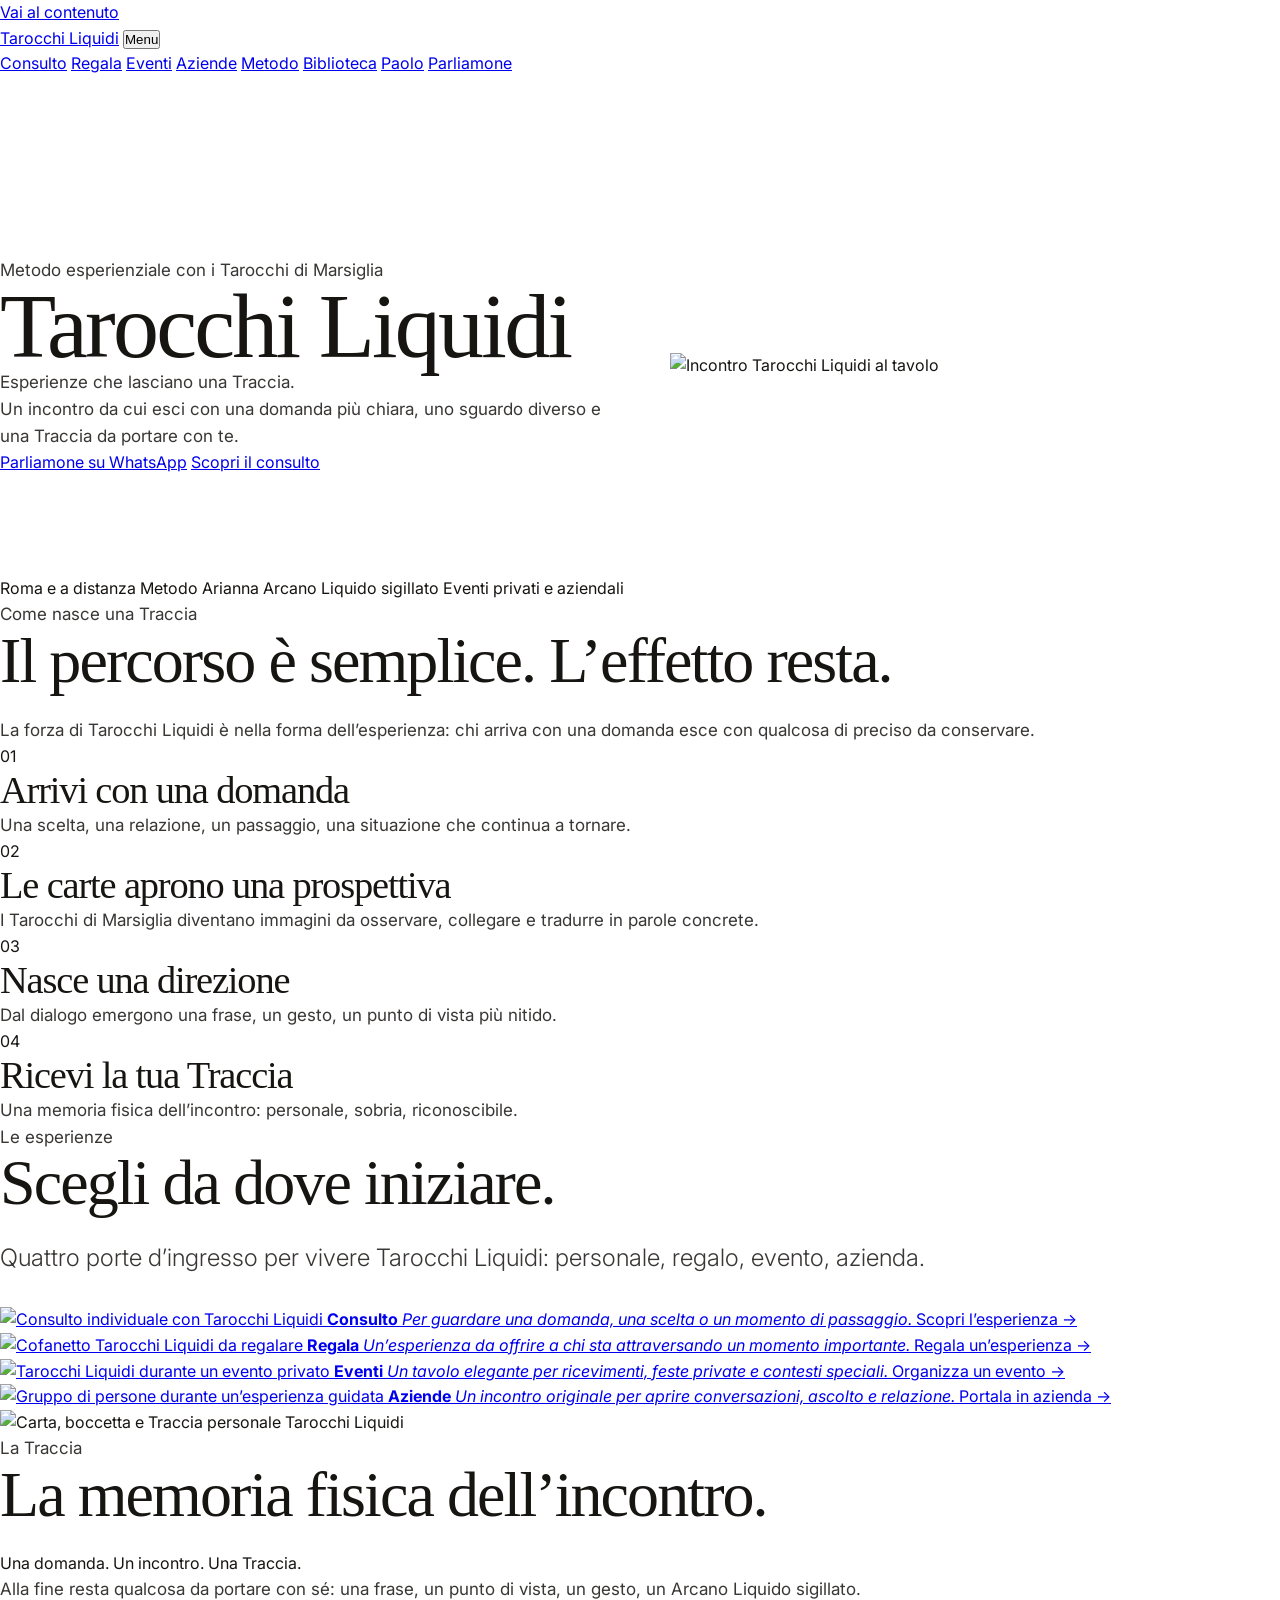
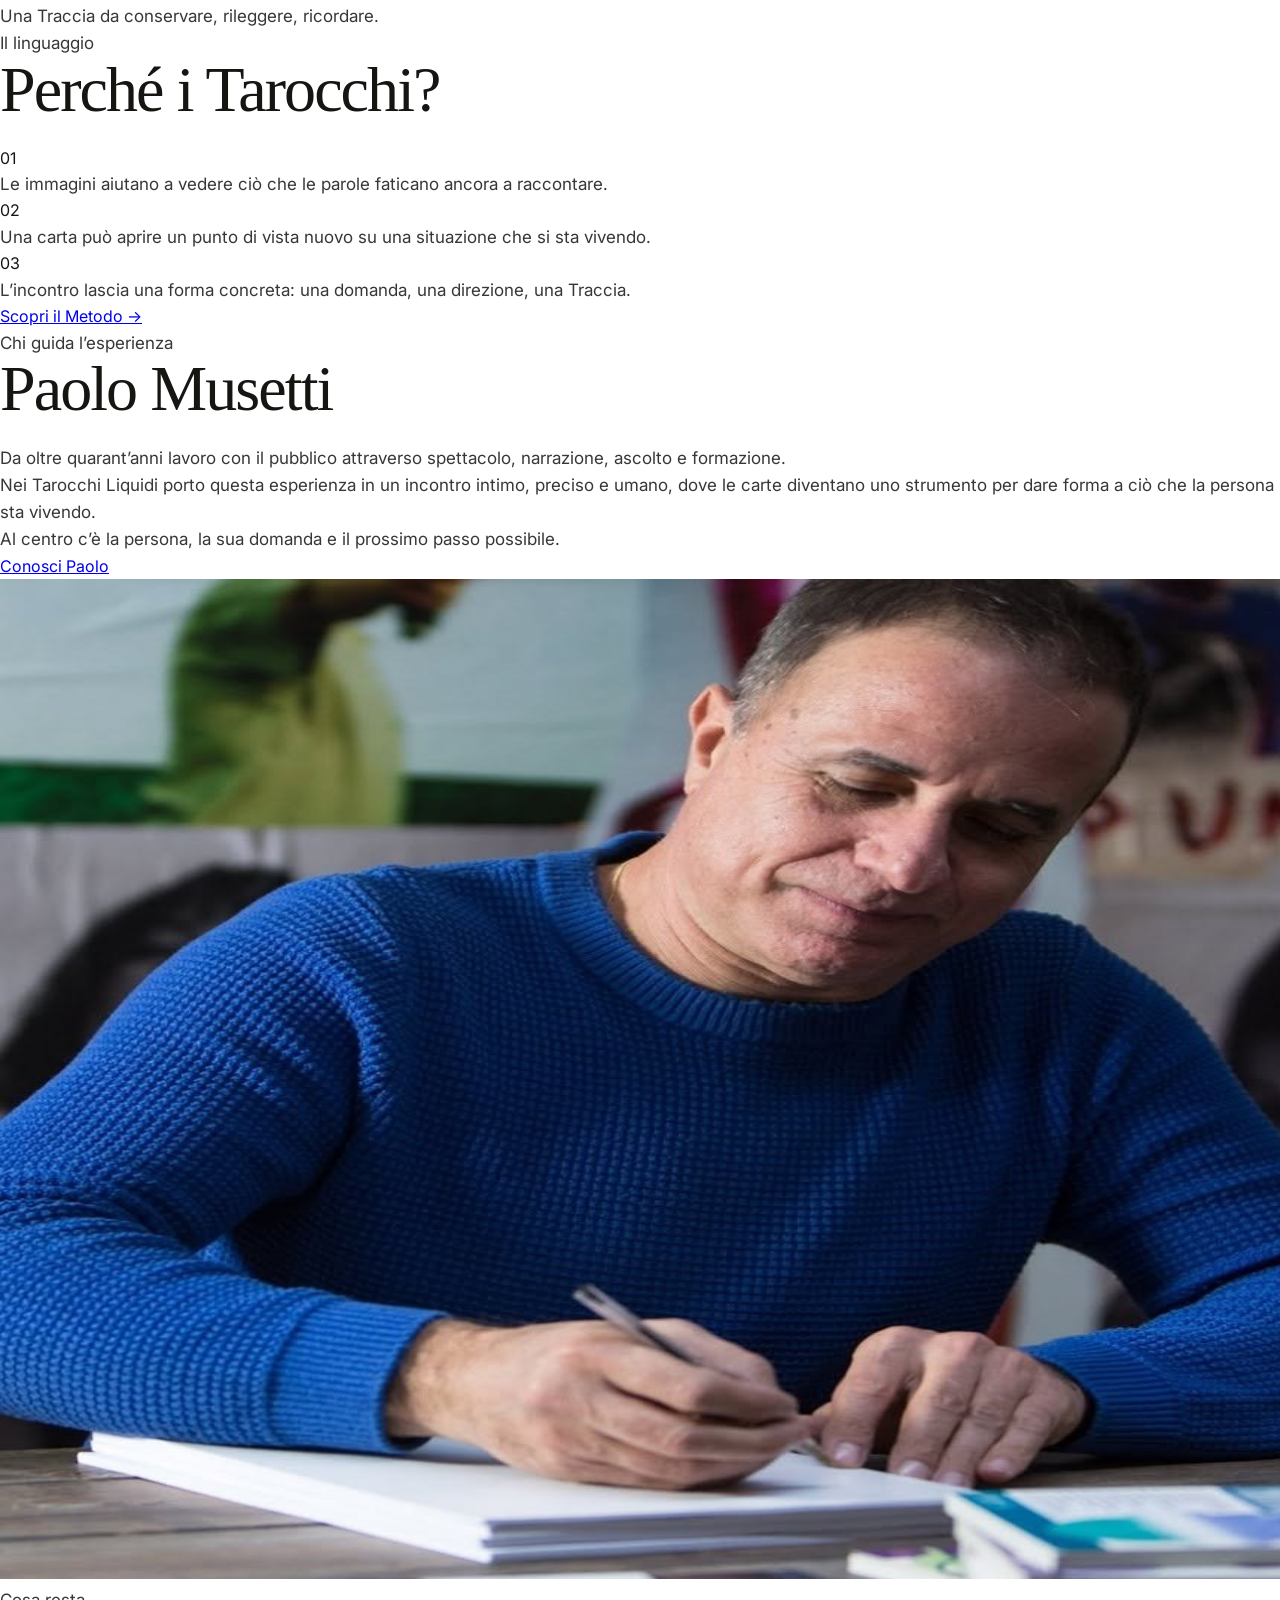
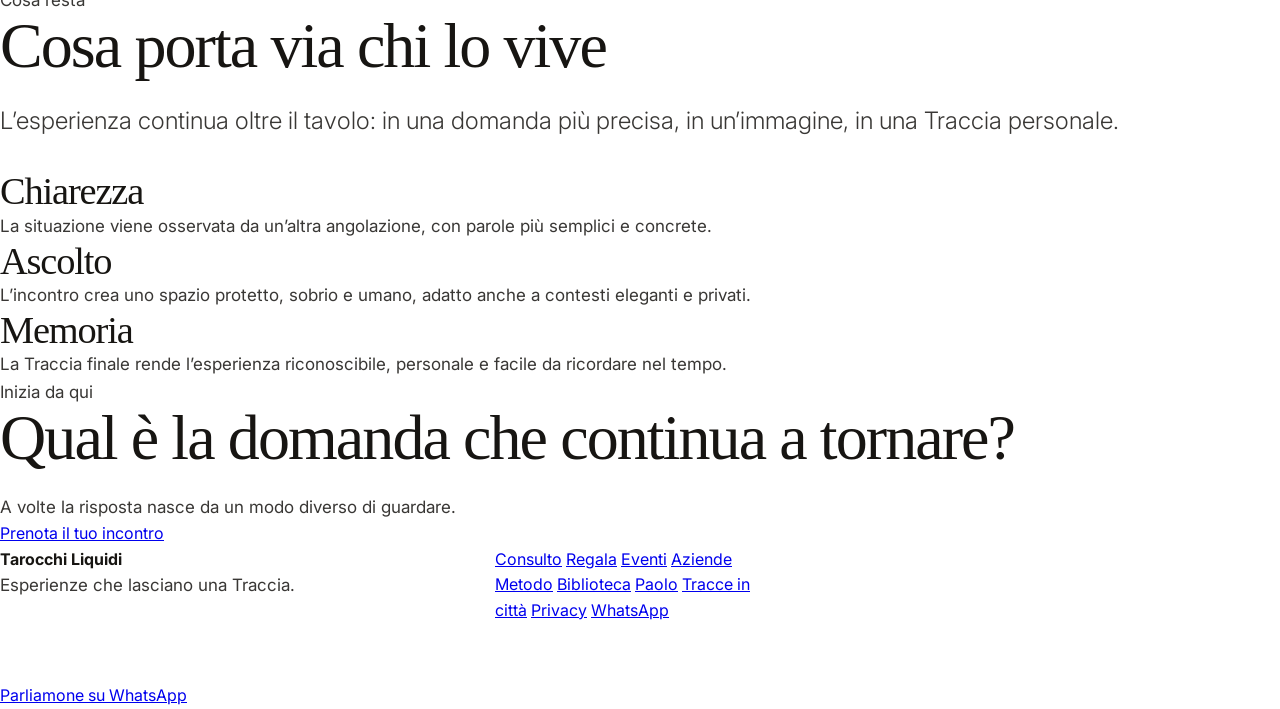
==== commit 86ab5e2c: "Add files via upload" ====
--- a/index.html
+++ b/index.html
@@ -1,245 +1,274 @@
-<!DOCTYPE html>
+<!doctype html>
 <html lang="it">
 <head>
-    <meta charset="UTF-8">
-    <meta name="viewport" content="width=device-width, initial-scale=1.0">
-    <title>Tarocchi Liquidi | Architettura dell'Intuizione e Tracce Evolutive</title>
-    <meta name="description" content="Tarocchi Liquidi di Paolo Musetti: consulti individuali e rituali d'intuizione per eventi luxury, matrimoni e corporate decision making. Metodo Jodorowsky.">
-    
-    <!-- SEO & OpenGraph -->
-    <link rel="canonical" href="https://www.tarocchiliquidi.it/">
-    <meta property="og:title" content="Tarocchi Liquidi | Architettura dell'Intuizione">
-    <meta property="og:description" content="Trasforma il dubbio in una Traccia tangibile. Esperienze evolutive per brand e privati.">
-    <meta property="og:image" content="assets/og-image.jpg">
-    
-    <!-- Google Fonts -->
-    <link rel="preconnect" href="https://fonts.googleapis.com">
-    <link rel="preconnect" href="https://fonts.gstatic.com" crossorigin>
-    <link href="https://fonts.googleapis.com/css2?family=Playfair+Display:ital,wght@0,400;0,700;1,400&family=Inter:wght@300;400;500;700&display=swap" rel="stylesheet">
-    
-    <!-- Icone -->
-    <link rel="stylesheet" href="https://cdnjs.cloudflare.com/ajax/libs/font-awesome/6.4.0/css/all.min.css">
-    
-    <link rel="stylesheet" href="css/style.css?v=senior-v1">
+
+  <meta charset="utf-8">
+  <meta name="viewport" content="width=device-width, initial-scale=1">
+  <link rel="preconnect" href="https://fonts.googleapis.com">
+  <link rel="preconnect" href="https://fonts.gstatic.com" crossorigin>
+  <link href="https://fonts.googleapis.com/css2?family=Inter:wght@400;500;600;700;800;900&family=Marcellus&display=swap" rel="stylesheet">
+  <link rel="icon" href="assets/favicon.png">
+  <link rel="stylesheet" href="css/style.css?v=tl-next-v10">
+  <title>Tarocchi Liquidi | Consulti ed esperienze con Tarocchi di Marsiglia</title>
+  <meta name="description" content="Tarocchi Liquidi: consulti con Tarocchi di Marsiglia a Roma e online, esperienze per eventi privati, matrimoni, addii al nubilato, regali originali e aziende.">
+  <link rel="canonical" href="https://www.tarocchiliquidi.it/">
+  <meta property="og:title" content="Tarocchi Liquidi | Esperienze che lasciano una Traccia">
+  <meta property="og:description" content="Un incontro da cui esci con una domanda più chiara, uno sguardo diverso e una Traccia da portare con te.">
+  <meta property="og:image" content="https://www.tarocchiliquidi.it/assets/og-image.jpg">
+  <meta property="og:url" content="https://www.tarocchiliquidi.it/">
+  <meta property="og:type" content="website">
+
+<script type="application/ld+json">
+{
+  "@context": "https://schema.org",
+  "@type": "ProfessionalService",
+  "name": "Tarocchi Liquidi",
+  "url": "https://www.tarocchiliquidi.it/",
+  "image": "https://www.tarocchiliquidi.it/assets/og-image.jpg",
+  "telephone": "+39 328 292 4284",
+  "areaServed": ["Roma", "Lazio", "Italia"],
+  "founder": {
+    "@type": "Person",
+    "name": "Paolo Musetti"
+  },
+  "description": "Esperienze e consulti con Tarocchi di Marsiglia, a Roma e online, per persone, eventi privati, matrimoni, addii al nubilato, regali originali e contesti aziendali."
+}
+</script>
 </head>
 <body>
-
-    <!-- NAV BAR - SENIOR UX DESIGN -->
-    <nav class="navbar">
-        <div class="container nav-container">
-            <a href="/" class="logo">
-                <img src="assets/logo-tl-v2.png" alt="Tarocchi Liquidi" class="nav-logo">
-                <span>Tarocchi Liquidi</span>
-            </a>
-            <div class="nav-menu">
-                <ul class="nav-links">
-                    <li class="has-dropdown">
-                        <a href="#esperienze">Esperienze <i class="fa-solid fa-chevron-down"></i></a>
-                        <ul class="dropdown">
-                            <li><a href="#corporate">Corporate Intuition</a></li>
-                            <li><a href="#wedding">Luxury Rituals</a></li>
-                            <li><a href="#social-club">Social Club & Party</a></li>
-                        </ul>
-                    </li>
-                    <li><a href="#il-dono">Il Dono</a></li>
-                    <li><a href="#consulti">Consulti</a></li>
-                    <li><a href="#chi-sono">Paolo Musetti</a></li>
-                </ul>
-                <a href="https://wa.me/393282924284" class="btn-cta-nav">La tua domanda</a>
-            </div>
-            <div class="menu-toggle" id="mobile-menu">
-                <span></span><span></span><span></span>
-            </div>
-        </div>
+  <a class="skip-link" href="#contenuto">Vai al contenuto</a>
+  
+<header class="site-header" aria-label="Navigazione principale">
+  <div class="shell header-inner">
+    <a class="brand" href="index.html" aria-label="Tarocchi Liquidi home">Tarocchi Liquidi</a>
+    <button class="menu-toggle" aria-expanded="false" aria-controls="main-nav">Menu</button>
+    <nav id="main-nav" class="main-nav">
+      <a href="per-te.html">Consulto</a>
+      <a href="il-dono.html">Regala</a>
+      <a href="eventi.html">Eventi</a>
+      <a href="aziende.html">Aziende</a>
+      <a href="metodo.html">Metodo</a>
+      <a href="biblioteca/index.html">Biblioteca</a>
+      <a href="chi-sono.html">Paolo</a>
+      <a class="nav-cta" href="https://wa.me/393282924284?text=Vorrei%20informazioni%20su%20Tarocchi%20Liquidi">Parliamone</a>
     </nav>
-
-    <!-- HERO - POSIZIONAMENTO AUTOREVOLE -->
-    <header class="hero">
-        <div class="container hero-grid">
-            <div class="hero-content">
-                <span class="kicker">Paolo Musetti · Roma</span>
-                <h1>Oltre la previsione,<br><span class="accent-text">verso l’intenzione.</span></h1>
-                <p class="lead">Non leggo il futuro. Leggo il presente per permetterti di scriverlo. Trasforma il dubbio in una Traccia tangibile attraverso l'Architettura dell'Intuizione.</p>
-                <div class="hero-actions">
-                    <a href="#esperienze" class="btn btn-primary">Esplora le Esperienze</a>
-                    <a href="#consulti" class="btn btn-outline">Consulto Individuale</a>
-                </div>
-                <div class="hero-trust">
-                    <img src="assets/mano-squegg.png" alt="Traccia" class="mini-icon">
-                    <span>Nessuna AI. Ti risponde Paolo personalmente.</span>
-                </div>
-            </div>
-            <div class="hero-visual">
-                <div class="image-stack">
-                    <img src="assets/tl-paolo-tarocchi.jpg" alt="Paolo Musetti" class="main-img">
-                    <div class="floating-card">
-                        <img src="assets/boccetta-fiducia.png" alt="Traccia Liquida">
-                        <p>La Traccia Tangibile</p>
-                    </div>
-                </div>
-            </div>
-        </div>
-    </header>
-
-    <!-- METODO - JODOROWSKY STYLE -->
-    <section id="metodo" class="section-padding">
-        <div class="container grid-2">
-            <div class="metodo-info">
-                <span class="subtitle">Il Metodo</span>
-                <h2>Domanda. Immagine. Traccia.</h2>
-                <p>Ogni incontro è una mappatura archetipica: uniamo la saggezza millenaria dei Tarocchi di Marsiglia all'efficienza del supporto digitale per individuare il prossimo passo possibile.</p>
-                <div class="steps">
-                    <div class="step"><span>01</span><p>Porti una domanda che chiede attenzione.</p></div>
-                    <div class="step"><span>02</span><p>La osserviamo attraverso immagini e parole.</p></div>
-                    <div class="step"><span>03</span><p>Nasce una Traccia da portare con te.</p></div>
-                </div>
-            </div>
-            <div class="metodo-quote">
-                <div class="quote-box">
-                    <i class="fa-solid fa-quote-left"></i>
-                    <blockquote>Il Tarocco è uno strumento per conoscere se stessi, non per indovinare il domani.</blockquote>
-                    <cite>— Alejandro Jodorowsky</cite>
-                </div>
-            </div>
-        </div>
-    </section>
-
-    <!-- ESPERIENZE - UNIFICAZIONE DEI 3 SITI -->
-    <section id="esperienze" class="bg-soft section-padding">
-        <div class="container">
-            <div class="section-head text-center">
-                <span class="subtitle">Le Esperienze</span>
-                <h2>Quattro porte, un'unica traccia.</h2>
-            </div>
-            
-            <div class="experience-showcase">
-                <!-- 1. CORPORATE -->
-                <article id="corporate" class="exp-row">
-                    <div class="exp-img">
-                        <img src="assets/tl-social-club-evento.jpg" alt="Corporate Intuition">
-                    </div>
-                    <div class="exp-content">
-                        <h3>Intuition Hub (Corporate)</h3>
-                        <p>L'intuizione è la forma più alta di intelligenza manageriale. Portiamo il metodo Jodorowsky nel cuore delle decisioni aziendali, dei retreat e dei team building d'eccellenza.</p>
-                        <ul class="check-list">
-                            <li>Shadow Leadership Mapping</li>
-                            <li>Decision Making per Executive</li>
-                            <li>Workshop di Vision Strategica</li>
-                        </ul>
-                        <a href="https://wa.me/393282924284?text=Briefing%20Corporate" class="btn-link">Richiedi un Briefing →</a>
-                    </div>
-                </article>
-
-                <!-- 2. WEDDING -->
-                <article id="wedding" class="exp-row reverse">
-                    <div class="exp-img">
-                        <img src="assets/hero-matrimonio-tarocchi.jpg" alt="Luxury Wedding Rituals">
-                    </div>
-                    <div class="exp-content">
-                        <h3>Luxury Rituals (Matrimoni)</h3>
-                        <p>Eleva il tuo matrimonio con un rituale di profondità. Creiamo un'oasi di senso e bellezza per sposi e ospiti che cercano un ricordo che resti nel tempo.</p>
-                        <ul class="check-list">
-                            <li>The Silence Table (Oasi di senso)</li>
-                            <li>Rituale della Fondazione per gli sposi</li>
-                            <li>Dono sigillato per ospiti selezionati</li>
-                        </ul>
-                        <a href="https://wa.me/393282924284?text=Info%20Wedding" class="btn-link">Eleva il tuo Giorno →</a>
-                    </div>
-                </article>
-
-                <!-- 3. SOCIAL CLUB (Integrazione Anima Pop) -->
-                <article id="social-club" class="exp-row">
-                    <div class="exp-img">
-                        <img src="assets/tl-social-club-salotto.jpg" alt="Tarocchi Social Club">
-                    </div>
-                    <div class="exp-content">
-                        <h3>Tarocchi Social Club</h3>
-                        <p>L’angolo dei Tarocchi per feste private, locali, compleanni e ricevimenti. Un format dinamico, conviviale e profondo, capace di accendere la conversazione.</p>
-                        <ul class="check-list">
-                            <li>Consulti brevi e dinamici</li>
-                            <li>Atmosfera lounge e raffinata</li>
-                            <li>Interazione sociale di alto livello</li>
-                        </ul>
-                        <a href="https://wa.me/393282924284?text=Info%20Social%20Club" class="btn-link">Scopri il Format →</a>
-                    </div>
-                </article>
-            </div>
-        </div>
-    </section>
-
-    <!-- IL DONO (Parole Liquide) -->
-    <section id="il-dono" class="section-padding bg-dark text-light">
-        <div class="container grid-2-center">
-            <div class="dono-visual">
-                <img src="assets/dono-hero-product-clean.jpg" alt="Il Dono Tarocchi Liquidi" class="img-main">
-                <img src="assets/hero_product.jpg" alt="Dettaglio Boccetta" class="img-sub">
-            </div>
-            <div class="dono-info">
-                <span class="subtitle">Parole Liquide</span>
-                <h2>Il Dono: La Traccia che resta.</h2>
-                <p>Un cofanetto personale, realizzato per una sola persona. Un regalo che apre una domanda e lascia un segno tangibile. Ogni consulto finisce qui: in un flacone di vetro sigillato a mano con ceralacca.</p>
-                <div class="product-features">
-                    <div class="p-item"><i class="fa-solid fa-stamp"></i> <span>Ceralacca Rossa Artigianale</span></div>
-                    <div class="p-item"><i class="fa-solid fa-vial"></i> <span>Essenza dell'Intuizione</span></div>
-                    <div class="p-item"><i class="fa-solid fa-qrcode"></i> <span>Accesso alla Traccia Digitale</span></div>
-                </div>
-                <a href="https://wa.me/393282924284?text=Info%20Il%20Dono" class="btn btn-primary">Regala una Traccia</a>
-            </div>
-        </div>
-    </section>
-
-    <!-- CONSULTI INDIVIDUALI -->
-    <section id="consulti" class="section-padding">
-        <div class="container text-center">
-            <div class="max-800">
-                <span class="subtitle">Sessioni</span>
-                <h2>Riconosci il prossimo passo possibile.</h2>
-                <p>Un incontro per uscire dal giro della stessa domanda. In presenza a Roma o in video-consulto ovunque tu sia.</p>
-                <div class="consulti-grid">
-                    <div class="c-card"><h3>Live a Roma</h3><p>Nel mio studio o in location selezionate.</p></div>
-                    <div class="c-card"><h3>Online</h3><p>Sessioni in video-call con rilascio traccia digitale.</p></div>
-                </div>
-                <a href="https://wa.me/393282924284" class="btn btn-outline-dark">Prenota il tuo Incontro</a>
-            </div>
-        </div>
-    </section>
-
-    <!-- FOOTER & SEO ZONE (Biblioteca Riformattata) -->
-    <footer class="footer section-padding bg-dark">
-        <div class="container">
-            <div class="footer-grid">
-                <div class="footer-brand">
-                    <h3>Tarocchi Liquidi</h3>
-                    <p>Paolo Musetti - Architetto dell'Intuizione</p>
-                    <div class="socials">
-                        <a href="https://instagram.com/tarocchiliquidi"><i class="fa-brands fa-instagram"></i></a>
-                        <a href="https://wa.me/393282924284"><i class="fa-brands fa-whatsapp"></i></a>
-                    </div>
-                </div>
-                <div class="footer-links">
-                    <h4>Esperienze</h4>
-                    <a href="#corporate">Corporate</a>
-                    <a href="#wedding">Matrimoni</a>
-                    <a href="#social-club">Social Club</a>
-                    <a href="#il-dono">Il Dono</a>
-                </div>
-                <div class="footer-seo">
-                    <h4>Biblioteca delle Domande</h4>
-                    <div class="seo-links">
-                        <a href="/biblioteca/decisioni.html">Decisioni</a>
-                        <a href="/biblioteca/relazioni.html">Relazioni</a>
-                        <a href="/biblioteca/identita.html">Identità</a>
-                        <a href="/biblioteca/lavoro.html">Lavoro</a>
-                        <a href="/biblioteca/cambiamento.html">Cambiamento</a>
-                    </div>
-                </div>
-            </div>
-            <div class="footer-bottom">
-                <p>&copy; 2026 Tarocchi Liquidi · Paolo Musetti. Tutti i diritti riservati.</p>
-            </div>
-        </div>
-    </footer>
-
-    <script src="js/script.js"></script>
+  </div>
+</header>
+
+  <main id="contenuto">
+    <section class="hero hero-v4">
+      <div class="shell hero-grid">
+        <div class="hero-copy">
+          <p class="eyebrow">Metodo esperienziale con i Tarocchi di Marsiglia</p>
+          <h1>Tarocchi Liquidi</h1>
+          <p class="hero-payoff">Esperienze che lasciano una Traccia.</p>
+          <p class="hero-text">Un incontro da cui esci con una domanda più chiara, uno sguardo diverso e una Traccia da portare con te.</p>
+          <div class="hero-actions">
+            <a class="button primary" href="https://wa.me/393282924284?text=Vorrei%20parlare%20di%20Tarocchi%20Liquidi">Parliamone su WhatsApp</a>
+            <a class="button ghost" href="per-te.html">Scopri il consulto</a>
+          </div>
+        </div>
+        <figure class="hero-media">
+          <img src="assets/hero.jpg" alt="Incontro Tarocchi Liquidi al tavolo" width="1400" height="875">
+        </figure>
+      </div>
+    </section>
+
+    <section class="signal-strip" aria-label="Elementi distintivi Tarocchi Liquidi">
+      <div class="shell signal-grid">
+        <span>Roma e a distanza</span>
+        <span>Metodo Arianna</span>
+        <span>Arcano Liquido sigillato</span>
+        <span>Eventi privati e aziendali</span>
+      </div>
+    </section>
+
+    <section class="trace-ritual section dark" aria-labelledby="ritual-title">
+      <div class="shell ritual-head">
+        <div>
+          <p class="eyebrow">Come nasce una Traccia</p>
+          <h2 id="ritual-title">Il percorso è semplice. L’effetto resta.</h2>
+        </div>
+        <p>La forza di Tarocchi Liquidi è nella forma dell’esperienza: chi arriva con una domanda esce con qualcosa di preciso da conservare.</p>
+      </div>
+      <div class="shell ritual-grid">
+        <article>
+          <span>01</span>
+          <h3>Arrivi con una domanda</h3>
+          <p>Una scelta, una relazione, un passaggio, una situazione che continua a tornare.</p>
+        </article>
+        <article>
+          <span>02</span>
+          <h3>Le carte aprono una prospettiva</h3>
+          <p>I Tarocchi di Marsiglia diventano immagini da osservare, collegare e tradurre in parole concrete.</p>
+        </article>
+        <article>
+          <span>03</span>
+          <h3>Nasce una direzione</h3>
+          <p>Dal dialogo emergono una frase, un gesto, un punto di vista più nitido.</p>
+        </article>
+        <article>
+          <span>04</span>
+          <h3>Ricevi la tua Traccia</h3>
+          <p>Una memoria fisica dell’incontro: personale, sobria, riconoscibile.</p>
+        </article>
+      </div>
+    </section>
+
+    <section class="intro section compact" aria-labelledby="esperienze-title">
+      <div class="shell narrow center">
+        <p class="eyebrow">Le esperienze</p>
+        <h2 id="esperienze-title">Scegli da dove iniziare.</h2>
+        <p class="lead">Quattro porte d’ingresso per vivere Tarocchi Liquidi: personale, regalo, evento, azienda.</p>
+      </div>
+      <div class="shell experience-grid" aria-label="Esperienze disponibili">
+        <a class="experience-tile" href="per-te.html">
+          <img src="assets/per-te.jpg" alt="Consulto individuale con Tarocchi Liquidi" width="1400" height="1017">
+          <span class="tile-overlay">
+            <strong>Consulto</strong>
+            <em>Per guardare una domanda, una scelta o un momento di passaggio.</em>
+            <span>Scopri l’esperienza →</span>
+          </span>
+        </a>
+        <a class="experience-tile" href="il-dono.html">
+          <img src="assets/dono.jpg" alt="Cofanetto Tarocchi Liquidi da regalare" width="1536" height="1024">
+          <span class="tile-overlay">
+            <strong>Regala</strong>
+            <em>Un’esperienza da offrire a chi sta attraversando un momento importante.</em>
+            <span>Regala un’esperienza →</span>
+          </span>
+        </a>
+        <a class="experience-tile" href="eventi.html">
+          <img src="assets/eventi.jpg" alt="Tarocchi Liquidi durante un evento privato" width="1536" height="1024">
+          <span class="tile-overlay">
+            <strong>Eventi</strong>
+            <em>Un tavolo elegante per ricevimenti, feste private e contesti speciali.</em>
+            <span>Organizza un evento →</span>
+          </span>
+        </a>
+        <a class="experience-tile" href="aziende.html">
+          <img src="assets/aziende.jpg" alt="Gruppo di persone durante un’esperienza guidata" width="1536" height="1024">
+          <span class="tile-overlay">
+            <strong>Aziende</strong>
+            <em>Un incontro originale per aprire conversazioni, ascolto e relazione.</em>
+            <span>Portala in azienda →</span>
+          </span>
+        </a>
+      </div>
+    </section>
+
+    <section class="trace section soft" aria-labelledby="traccia-title">
+      <div class="shell trace-showcase">
+        <figure class="section-media trace-media">
+          <img src="assets/traccia.jpg" alt="Carta, boccetta e Traccia personale Tarocchi Liquidi" width="1536" height="1024">
+        </figure>
+        <div class="section-copy trace-copy">
+          <p class="eyebrow">La Traccia</p>
+          <h2 id="traccia-title">La memoria fisica dell’incontro.</h2>
+          <div class="trace-steps" aria-label="Sequenza dell’esperienza">
+            <span>Una domanda.</span>
+            <span>Un incontro.</span>
+            <span>Una Traccia.</span>
+          </div>
+          <p>Alla fine resta qualcosa da portare con sé: una frase, un punto di vista, un gesto, un Arcano Liquido sigillato.</p>
+          <p class="closing-line">Una Traccia da conservare, rileggere, ricordare.</p>
+        </div>
+      </div>
+    </section>
+
+    <section class="why section" aria-labelledby="perche-title">
+      <div class="shell narrow center">
+        <p class="eyebrow">Il linguaggio</p>
+        <h2 id="perche-title">Perché i Tarocchi?</h2>
+      </div>
+      <div class="shell reasons-grid">
+        <article>
+          <span class="reason-number">01</span>
+          <p>Le immagini aiutano a vedere ciò che le parole faticano ancora a raccontare.</p>
+        </article>
+        <article>
+          <span class="reason-number">02</span>
+          <p>Una carta può aprire un punto di vista nuovo su una situazione che si sta vivendo.</p>
+        </article>
+        <article>
+          <span class="reason-number">03</span>
+          <p>L’incontro lascia una forma concreta: una domanda, una direzione, una Traccia.</p>
+        </article>
+      </div>
+      <div class="center section-action">
+        <a class="text-link" href="metodo.html">Scopri il Metodo →</a>
+      </div>
+    </section>
+
+    <section class="paolo section soft" aria-labelledby="paolo-title">
+      <div class="shell split-grid reverse">
+        <div class="section-copy">
+          <p class="eyebrow">Chi guida l’esperienza</p>
+          <h2 id="paolo-title">Paolo Musetti</h2>
+          <p>Da oltre quarant’anni lavoro con il pubblico attraverso spettacolo, narrazione, ascolto e formazione.</p>
+          <p>Nei Tarocchi Liquidi porto questa esperienza in un incontro intimo, preciso e umano, dove le carte diventano uno strumento per dare forma a ciò che la persona sta vivendo.</p>
+          <p class="closing-line">Al centro c’è la persona, la sua domanda e il prossimo passo possibile.</p>
+          <a class="button secondary" href="chi-sono.html">Conosci Paolo</a>
+        </div>
+        <figure class="section-media paolo-media">
+          <img src="assets/paolo.jpg" alt="Paolo Musetti con una carta dei Tarocchi di Marsiglia" width="1500" height="1000">
+        </figure>
+      </div>
+    </section>
+
+    <section class="reviews section" aria-labelledby="recensioni-title">
+      <div class="shell narrow center">
+        <p class="eyebrow">Cosa resta</p>
+        <h2 id="recensioni-title">Cosa porta via chi lo vive</h2>
+        <p class="lead small">L’esperienza continua oltre il tavolo: in una domanda più precisa, in un’immagine, in una Traccia personale.</p>
+      </div>
+      <div class="shell value-grid">
+        <article class="value-card">
+          <h3>Chiarezza</h3>
+          <p>La situazione viene osservata da un’altra angolazione, con parole più semplici e concrete.</p>
+        </article>
+        <article class="value-card">
+          <h3>Ascolto</h3>
+          <p>L’incontro crea uno spazio protetto, sobrio e umano, adatto anche a contesti eleganti e privati.</p>
+        </article>
+        <article class="value-card">
+          <h3>Memoria</h3>
+          <p>La Traccia finale rende l’esperienza riconoscibile, personale e facile da ricordare nel tempo.</p>
+        </article>
+      </div>
+    </section>
+
+    <section class="final-cta" aria-labelledby="cta-title">
+      <div class="shell narrow center">
+        <p class="eyebrow">Inizia da qui</p>
+        <h2 id="cta-title">Qual è la domanda che continua a tornare?</h2>
+        <p>A volte la risposta nasce da un modo diverso di guardare.</p>
+        <a class="button primary" href="https://wa.me/393282924284?text=Vorrei%20raccontarti%20la%20mia%20domanda">Prenota il tuo incontro</a>
+      </div>
+    </section>
+  </main>
+  
+<footer class="site-footer">
+  <div class="shell footer-grid">
+    <div>
+      <strong>Tarocchi Liquidi</strong>
+      <p>Esperienze che lasciano una Traccia.</p>
+    </div>
+    <nav aria-label="Navigazione footer">
+      <a href="per-te.html">Consulto</a>
+      <a href="il-dono.html">Regala</a>
+      <a href="eventi.html">Eventi</a>
+      <a href="aziende.html">Aziende</a>
+      <a href="metodo.html">Metodo</a>
+      <a href="biblioteca/index.html">Biblioteca</a>
+      <a href="chi-sono.html">Paolo</a>
+      <a class="quiet-footer-link" href="tracce.html">Tracce in città</a>
+      <a href="privacy.html">Privacy</a>
+      <a href="https://wa.me/393282924284">WhatsApp</a>
+    </nav>
+  </div>
+</footer>
+<a class="mobile-sticky" href="https://wa.me/393282924284?text=Vorrei%20parlare%20di%20Tarocchi%20Liquidi">Parliamone su WhatsApp</a>
+  <script src="js/script.js?v=tl-next-v10"></script>
 </body>
-</html>+</html>
--- a/css/style.css
+++ b/css/style.css
@@ -1,894 +1,179 @@
+/* 
+   TAROCCHI LIQUIDI - MASTER STYLE 2026
+   Design Concept: Luxury Editorial & Symbolic Meaning
+*/
+
 :root {
-    --primary-color: #1a1a1a;
-    --secondary-color: #ffffff;
-    --accent-color: #a82e2e; /* Rosso Ceralacca */
-    --text-primary: #1a1a1a;
-    --text-secondary: #4a4a4a;
-    --bg-light: #f9f9f9;
-    --bg-dark: #111111;
-    --border-color: #eaeaea;
-    --font-main: 'Inter', sans-serif;
+    --primary: #15130f;
+    --secondary: #ffffff;
+    --accent: #a82e2e;
+    --paper: #f4f1ea;
+    --cream: #eee6d9;
+    --ink: #171512;
+    --text-muted: #514a43;
+    --line: rgba(23, 21, 18, 0.12);
     --font-heading: 'Playfair Display', serif;
-    --transition: all 0.3s ease;
+    --font-body: 'Inter', sans-serif;
+    --transition: all 0.5s cubic-bezier(0.165, 0.84, 0.44, 1);
 }
 
-* {
-    margin: 0;
-    padding: 0;
-    box-sizing: border-box;
+* { margin: 0; padding: 0; box-sizing: border-box; }
+html { scroll-behavior: smooth; }
+body { 
+    font-family: var(--font-body); 
+    color: var(--ink); 
+    background: var(--secondary);
+    line-height: 1.6;
+    -webkit-font-smoothing: antialiased;
 }
 
-html {
-    scroll-behavior: smooth;
-}
+.container { max-width: 1200px; margin: 0 auto; padding: 0 30px; }
+.section-padding { padding: 120px 0; }
+.bg-soft { background-color: var(--paper); }
+.bg-dark { background-color: var(--primary); color: #ffffff; }
+.text-center { text-align: center; }
+.max-800 { max-width: 800px; margin: 0 auto; }
 
-body {
-    font-family: var(--font-main);
-    color: var(--text-primary);
-    line-height: 1.6;
-    overflow-x: hidden;
-}
+/* TYPOGRAPHY */
+h1, h2, h3, h4 { font-family: var(--font-heading); font-weight: 500; letter-spacing: -0.03em; }
+h1 { font-size: clamp(48px, 8vw, 92px); line-height: 0.92; }
+h2 { font-size: clamp(36px, 5vw, 64px); line-height: 1; margin-bottom: 24px; }
+h3 { font-size: clamp(28px, 3vw, 42px); line-height: 1.1; }
+p { font-size: 17px; opacity: 0.85; }
+.lead { font-size: clamp(18px, 2.5vw, 24px); font-weight: 300; margin-bottom: 30px; }
+.kicker { display: block; text-transform: uppercase; letter-spacing: 0.3em; font-size: 11px; font-weight: 700; margin-bottom: 20px; color: var(--accent); }
+.subtitle { display: block; text-transform: uppercase; letter-spacing: 0.2em; font-size: 11px; font-weight: 800; color: var(--accent); margin-bottom: 15px; }
+.accent-text { font-style: italic; color: var(--accent); }
 
-.container {
-    max-width: 1200px;
-    margin: 0 auto;
-    padding: 0 20px;
-}
-
-section {
-    position: relative;
-}
-
-.section-padding {
-    padding: 100px 0;
-}
-
-.bg-light { background-color: var(--bg-light); }
-.bg-dark { background-color: var(--bg-dark); }
-.text-light { color: #ffffff; }
-.text-center { text-align: center; }
-.mb-4 { margin-bottom: 1.5rem; }
-.mb-5 { margin-bottom: 3rem; }
-
-h1, h2, h3 {
-    font-family: var(--font-heading);
-    font-weight: 700;
-}
-
-h2 {
-    font-size: 2.5rem;
-    margin-bottom: 20px;
-}
-
-.subtitle {
-    display: block;
-    text-transform: uppercase;
-    letter-spacing: 3px;
-    font-size: 0.8rem;
-    font-weight: 600;
-    color: var(--accent-color);
-    margin-bottom: 15px;
-}
-
-.accent-text {
-    color: var(--accent-color);
-}
-
-/* Navbar */
+/* NAVBAR */
 .navbar {
     position: fixed;
-    top: 0;
-    width: 100%;
-    background: rgba(255, 255, 255, 0.95);
-    padding: 20px 0;
+    top: 0; width: 100%;
+    background: rgba(255, 255, 255, 0.85);
+    backdrop-filter: blur(20px);
     z-index: 1000;
-    border-bottom: 1px solid var(--border-color);
+    padding: 15px 0;
+    border-bottom: 1px solid var(--line);
     transition: var(--transition);
 }
 
-.nav-container {
-    display: flex;
-    justify-content: space-between;
-    align-items: center;
+.nav-container { display: flex; justify-content: space-between; align-items: center; }
+.logo { display: flex; align-items: center; gap: 12px; text-decoration: none; color: var(--ink); font-family: var(--font-heading); font-weight: 700; font-size: 20px; }
+.nav-logo { height: 42px; width: auto; object-fit: contain; }
+.nav-menu { display: flex; align-items: center; gap: 40px; }
+.nav-links { display: flex; list-style: none; gap: 30px; }
+.nav-links a { text-decoration: none; color: var(--text-muted); font-size: 14px; font-weight: 500; transition: var(--transition); }
+.nav-links a:hover { color: var(--accent); }
+
+/* Dropdown */
+.has-dropdown { position: relative; }
+.dropdown {
+    position: absolute; top: 100%; left: 0;
+    background: #ffffff; border: 1px solid var(--line);
+    padding: 10px; border-radius: 15px;
+    width: 220px; opacity: 0; visibility: hidden;
+    transform: translateY(10px); transition: var(--transition);
+    list-style: none; box-shadow: 0 20px 40px rgba(0,0,0,0.08);
 }
+.has-dropdown:hover .dropdown { opacity: 1; visibility: visible; transform: translateY(0); }
+.dropdown a { display: block; padding: 10px; border-radius: 8px; }
+.dropdown a:hover { background: var(--paper); }
 
-.logo {
-    font-family: var(--font-heading);
-    font-size: 1.5rem;
-    font-weight: 700;
-    text-decoration: none;
-    color: var(--primary-color);
-}
-
-.nav-links {
-    display: flex;
-    list-style: none;
-    gap: 30px;
-}
-
-.nav-links a {
-    text-decoration: none;
-    color: var(--text-primary);
-    font-size: 0.9rem;
-    font-weight: 500;
-    transition: var(--transition);
-}
-
-.nav-links a:hover {
-    color: var(--accent-color);
-}
-
-.menu-toggle {
-    display: none;
-    flex-direction: column;
-    gap: 5px;
-    cursor: pointer;
-}
-
-.menu-toggle span {
-    width: 25px;
-    height: 2px;
-    background: var(--primary-color);
-}
-
-/* Hero Section */
-.hero {
-    height: 100vh;
-    display: flex;
-    align-items: center;
-    background: linear-gradient(rgba(255,255,255,0.82), rgba(255,255,255,0.82)), url('../assets/tl-social-club-salotto.jpg');
-    background-size: cover;
-    background-position: center;
-    text-align: center;
-}
-
-.hero h1 {
-    font-size: 4rem;
-    line-height: 1.2;
-    margin-bottom: 25px;
-}
-
-.hero p {
-    font-size: 1.2rem;
-    max-width: 700px;
-    margin: 0 auto 40px;
-    color: var(--text-secondary);
-}
-
-/* Buttons */
-.btn {
-    display: inline-block;
-    padding: 15px 35px;
-    border-radius: 0px; /* Square for premium feel */
-    text-decoration: none;
-    font-weight: 500;
-    font-size: 0.9rem;
-    transition: var(--transition);
-    cursor: pointer;
-}
-
-.btn-primary {
-    background: var(--primary-color);
-    color: #ffffff;
-}
-
-.btn-primary:hover {
-    background: var(--accent-color);
-}
-
-.btn-secondary {
-    border: 1px solid var(--primary-color);
-    color: var(--primary-color);
-    margin-left: 15px;
-}
-
-.btn-secondary:hover {
-    background: var(--primary-color);
-    color: #ffffff;
-}
-
-.btn-small {
-    padding: 10px 20px;
-    background: var(--primary-color);
-    color: #ffffff;
-    border-radius: 0;
-    text-decoration: none;
-    font-size: 0.8rem;
-}
-
-.btn-whatsapp {
-    background: #25d366;
-    color: #ffffff;
-    font-size: 1.1rem;
-    padding: 18px 45px;
-}
-
-.btn-whatsapp:hover {
-    background: #128c7e;
-    transform: scale(1.05);
-}
-
-.btn-text {
-    text-decoration: none;
-    color: var(--accent-color);
-    font-weight: 600;
-    font-size: 0.9rem;
-    margin-top: 15px;
-    display: inline-block;
-}
-
-/* Manifesto */
-.manifesto-grid {
-    display: grid;
-    grid-template-columns: 1fr 1fr;
-    gap: 60px;
-    align-items: center;
-    margin-top: 50px;
-}
-
-.manifesto-text p {
-    margin-bottom: 20px;
-    font-size: 1.1rem;
-    color: var(--text-secondary);
-}
-
-.manifesto-quote blockquote {
-    font-family: var(--font-heading);
-    font-size: 1.8rem;
-    font-style: italic;
-    border-left: 4px solid var(--accent-color);
-    padding-left: 30px;
-    color: var(--primary-color);
-}
-
-/* Experience Cards */
-.experience-grid {
-    display: grid;
-    grid-template-columns: repeat(auto-fit, minmax(300px, 1fr));
-    gap: 30px;
-    margin-top: 50px;
-}
-
-.card {
-    background: #ffffff;
-    padding: 40px;
-    border: 1px solid var(--border-color);
-    transition: var(--transition);
-}
-
-.card:hover {
-    transform: translateY(-10px);
-    box-shadow: 0 15px 30px rgba(0,0,0,0.05);
-}
-
-.card-icon {
-    font-size: 2.5rem;
-    color: var(--accent-color);
-    margin-bottom: 20px;
-}
-
-.card h3 {
-    margin-bottom: 15px;
-}
-
-.card p {
-    color: var(--text-secondary);
-    margin-bottom: 20px;
-    font-size: 0.95rem;
-}
-
-.card ul {
-    list-style: none;
-    margin-bottom: 30px;
-}
-
-.card ul li {
-    font-size: 0.85rem;
-    margin-bottom: 10px;
-    color: var(--text-primary);
-}
-
-.card ul li i {
-    color: var(--accent-color);
-    margin-right: 10px;
-}
-
-/* Traccia Section */
-.traccia-content {
-    display: grid;
-    grid-template-columns: 1fr 1fr;
-    gap: 80px;
-    align-items: center;
-}
-
-.traccia-image {
-    background: #f0f0f0;
-    height: 400px;
-    overflow: hidden;
-}
-
-.traccia-image img {
-    width: 100%;
-    height: 100%;
-    display: block;
-    object-fit: cover;
-    object-position: center;
-}
-
-/* Paolo Musetti Section */
-.chi-sono-grid {
-    display: grid;
-    grid-template-columns: 400px 1fr;
-    gap: 60px;
-    align-items: center;
-}
-
-.chi-sono-img {
-    position: relative;
-    height: 500px;
-}
-
-.img-frame {
-    width: 100%;
-    height: 100%;
-    background: url('../assets/paolo-musetti-tarocchi-liquidi.jpg') center center / cover no-repeat;
-    border: 10px solid var(--accent-color);
-}
-
-/* Footer */
-.footer-bottom {
-    margin-top: 80px;
-    padding-top: 40px;
-    border-top: 1px solid var(--border-color);
-}
-
-.social-links {
-    margin: 20px 0;
-}
-
-.social-links a {
-    font-size: 1.5rem;
-    color: var(--primary-color);
-    margin: 0 15px;
-    transition: var(--transition);
-}
-
-.social-links a:hover {
-    color: var(--accent-color);
-}
-
-.policy-link {
-    font-size: 0.8rem;
-    color: #999;
-    text-decoration: none;
-}
-
-/* Animations */
-.reveal {
-    opacity: 0;
-    transform: translateY(24px);
-    transition: opacity 0.7s ease, transform 0.7s ease;
-}
-
-.reveal.visible {
-    opacity: 1;
-    transform: translateY(0);
-}
-
-.fade-in {
-    animation: fadeIn 1s ease forwards;
-}
-
-.fade-in-delayed {
-    opacity: 0;
-    animation: fadeIn 1s ease 0.5s forwards;
-}
-
-@keyframes fadeIn {
-    from { opacity: 0; transform: translateY(20px); }
-    to { opacity: 1; transform: translateY(0); }
-}
-
-/* Mobile Responsive */
-@media (max-width: 768px) {
-    .nav-links {
-        display: none;
-        position: absolute;
-        top: 100%;
-        left: 0;
-        width: 100%;
-        padding: 24px 20px;
-        background: rgba(255, 255, 255, 0.98);
-        border-bottom: 1px solid var(--border-color);
-        flex-direction: column;
-        gap: 18px;
-        text-align: center;
-    }
-
-    .nav-links.active {
-        display: flex;
-    }
-    
-    .menu-toggle {
-        display: flex;
-    }
-
-    .hero h1 {
-        font-size: 2.5rem;
-    }
-
-    .manifesto-grid, .traccia-content, .chi-sono-grid {
-        grid-template-columns: 1fr;
-        gap: 40px;
-    }
-
-    .chi-sono-img {
-        height: 300px;
-    }
-
-    .btn-secondary {
-        margin-left: 0;
-        margin-top: 12px;
-    }
-}
-
-
-/* === PATCH LAYOUT COMPATTO v2 === */
-.section-padding {
-    padding: 72px 0;
-}
-
-.section-header h2 {
-    margin-bottom: 10px;
-}
-
-.mb-5 {
-    margin-bottom: 2rem;
-}
-
-.hero {
-    min-height: 72vh;
-    height: auto;
-    padding: 110px 0 70px;
-}
-
-.hero h1 {
-    font-size: clamp(2.8rem, 5vw, 4.6rem);
-}
-
-.manifesto-grid {
-    gap: 44px;
-    margin-top: 30px;
-}
-
-.experience-grid {
-    gap: 24px;
-    margin-top: 30px;
-}
-
-.card {
-    padding: 32px;
-}
-
-.card-icon {
-    font-size: 2rem;
-    margin-bottom: 16px;
-}
-
-.traccia-content {
-    grid-template-columns: 360px minmax(0, 560px);
-    gap: 44px;
-    justify-content: center;
-}
-
-.traccia-image {
-    width: 100%;
-    max-width: 560px;
-    height: 315px;
-    justify-self: end;
-    background: #f3f0eb;
-}
-
-.traccia-image img {
-    width: 100%;
-    height: 100%;
-    object-fit: cover;
-    object-position: center;
-}
-
-.chi-sono-grid {
-    grid-template-columns: 300px minmax(0, 620px);
-    gap: 44px;
-    justify-content: center;
-}
-
-.chi-sono-img {
-    height: 340px;
-}
-
-.chi-sono-img img {
-    width: 100%;
-    height: 100%;
-    display: block;
-    object-fit: cover;
-    object-position: center;
-    border: 4px solid var(--accent-color);
-}
-
-.img-frame {
-    display: none;
-}
-
-.footer-bottom {
-    margin-top: 56px;
-}
-
-@media (max-width: 768px) {
-    .section-padding {
-        padding: 56px 0;
-    }
-
-    .hero {
-        min-height: auto;
-        padding: 105px 0 54px;
-    }
-
-    .hero h1 {
-        font-size: 2.45rem;
-    }
-
-    .hero p {
-        font-size: 1rem;
-        margin-bottom: 28px;
-    }
-
-    .manifesto-grid,
-    .traccia-content,
-    .chi-sono-grid {
-        grid-template-columns: 1fr;
-        gap: 28px;
-    }
-
-    .traccia-image {
-        max-width: 100%;
-        height: 240px;
-        justify-self: stretch;
-    }
-
-    .chi-sono-img {
-        height: 280px;
-        max-width: 360px;
-        margin: 0 auto;
-        width: 100%;
-    }
-}
-
-/* === PATCH COMPATTO DEFINITIVO v3 — 06/07 ===
-   Obiettivo: foto mai a piena pagina, spazi più serrati, hero più bassa.
-*/
-:root {
-    --nav-height: 58px;
-}
-
-.container {
-    max-width: 1080px;
-}
-
-.navbar {
-    padding: 12px 0 !important;
-}
-
-.logo {
-    font-size: 1.35rem !important;
-}
-
-.nav-links {
-    gap: 24px !important;
-}
-
-.section-padding {
-    padding: 54px 0 !important;
-}
-
-.section-header {
-    margin-bottom: 26px !important;
-}
-
-.section-header h2,
-h2 {
-    font-size: clamp(2rem, 3vw, 2.65rem) !important;
-    margin-bottom: 12px !important;
-}
-
-.subtitle {
-    margin-bottom: 10px !important;
+.btn-cta-nav {
+    background: var(--primary); color: #ffffff;
+    padding: 12px 24px; border-radius: 50px;
+    text-decoration: none; font-size: 13px; font-weight: 700;
 }
 
 /* HERO */
-.hero {
-    height: auto !important;
-    min-height: 430px !important;
-    max-height: 520px !important;
-    padding: 108px 0 68px !important;
-    background-size: cover !important;
-    background-position: center 42% !important;
+.hero { padding: 180px 0 100px; overflow: hidden; }
+.hero-grid { display: grid; grid-template-columns: 1fr 1fr; gap: 60px; align-items: center; }
+.hero-trust { display: flex; align-items: center; gap: 15px; margin-top: 40px; font-size: 13px; opacity: 0.7; }
+.mini-icon { height: 24px; }
+
+.image-stack { position: relative; }
+.main-img { width: 100%; border-radius: 30px; box-shadow: 0 40px 80px rgba(0,0,0,0.15); }
+.floating-card {
+    position: absolute; bottom: -30px; left: -40px;
+    background: #ffffff; padding: 20px; border-radius: 20px;
+    box-shadow: 0 30px 60px rgba(0,0,0,0.1); width: 180px; text-align: center;
 }
+.floating-card img { width: 100%; margin-bottom: 10px; }
+.floating-card p { font-size: 12px; font-weight: 700; text-transform: uppercase; letter-spacing: 0.1em; color: var(--accent); }
 
-.hero-content {
-    max-width: 760px !important;
+/* BUTTONS */
+.btn { display: inline-flex; padding: 20px 45px; border-radius: 60px; text-decoration: none; font-weight: 700; font-size: 15px; transition: var(--transition); }
+.btn-primary { background: var(--accent); color: #ffffff; }
+.btn-primary:hover { transform: translateY(-3px); box-shadow: 0 15px 30px rgba(168,46,46,0.25); }
+.btn-outline { border: 1.5px solid var(--ink); color: var(--ink); margin-left: 15px; }
+.btn-outline:hover { background: var(--ink); color: #ffffff; }
+.btn-outline-dark { border: 1.5px solid rgba(255,255,255,0.3); color: #ffffff; padding: 18px 40px; }
+
+/* GRID & LAYOUT */
+.grid-2 { display: grid; grid-template-columns: 1.2fr 0.8fr; gap: 80px; align-items: center; }
+.grid-2-center { display: grid; grid-template-columns: 1fr 1fr; gap: 80px; align-items: center; }
+
+/* STEPS */
+.steps { margin-top: 50px; display: grid; gap: 30px; }
+.step { display: flex; gap: 20px; align-items: flex-start; }
+.step span { font-family: var(--font-heading); font-size: 32px; color: var(--accent); opacity: 0.3; line-height: 1; }
+.step p { font-weight: 500; font-size: 18px; margin: 0; }
+
+/* QUOTE */
+.quote-box { background: var(--paper); padding: 60px; border-radius: 30px; position: relative; }
+.quote-box i { font-size: 40px; color: var(--accent); opacity: 0.2; margin-bottom: 20px; }
+.quote-box blockquote { font-family: var(--font-heading); font-size: 24px; font-style: italic; margin-bottom: 20px; }
+.quote-box cite { font-style: normal; font-weight: 700; text-transform: uppercase; font-size: 12px; letter-spacing: 0.1em; }
+
+/* EXPERIENCE SHOWCASE */
+.experience-showcase { display: grid; gap: 100px; margin-top: 80px; }
+.exp-row { display: grid; grid-template-columns: 1fr 1fr; gap: 80px; align-items: center; }
+.exp-row.reverse { direction: rtl; }
+.exp-row.reverse .exp-content { direction: ltr; }
+.exp-img img { width: 100%; border-radius: 40px; transition: var(--transition); }
+.exp-row:hover .exp-img img { transform: scale(1.02); }
+
+.check-list { list-style: none; margin: 30px 0; }
+.check-list li { margin-bottom: 12px; font-weight: 500; display: flex; align-items: center; gap: 12px; }
+.check-list li::before { content: '•'; color: var(--accent); font-size: 24px; }
+.btn-link { text-decoration: none; color: var(--ink); font-weight: 800; border-bottom: 2px solid var(--accent); padding-bottom: 5px; }
+
+/* DONO / PAROLE LIQUIDE */
+.dono-visual { position: relative; }
+.dono-visual .img-main { width: 90%; border-radius: 30px; }
+.dono-visual .img-sub { 
+    position: absolute; bottom: -20px; right: 0; 
+    width: 250px; border-radius: 20px; border: 8px solid var(--primary); 
 }
+.product-features { display: grid; grid-template-columns: repeat(3, 1fr); gap: 20px; margin: 40px 0; }
+.p-item { text-align: center; }
+.p-item i { font-size: 24px; color: var(--accent); margin-bottom: 10px; display: block; }
+.p-item span { font-size: 11px; text-transform: uppercase; letter-spacing: 0.1em; font-weight: 700; }
 
-.hero h1 {
-    font-size: clamp(2.75rem, 4.4vw, 4.25rem) !important;
-    line-height: 1.08 !important;
-    margin-bottom: 18px !important;
+/* CONSULTI */
+.consulti-grid { display: grid; grid-template-columns: 1fr 1fr; gap: 20px; margin: 40px 0; }
+.c-card { padding: 40px; background: var(--paper); border-radius: 20px; transition: var(--transition); }
+.c-card:hover { background: var(--ink); color: #ffffff; }
+
+/* FOOTER SEO */
+.footer-grid { display: grid; grid-template-columns: 1.5fr 1fr 1.5fr; gap: 60px; padding-bottom: 60px; }
+.footer h3, .footer h4 { color: #ffffff; margin-bottom: 25px; }
+.footer-links a, .seo-links a { display: block; color: rgba(255,255,255,0.6); text-decoration: none; margin-bottom: 12px; transition: 0.3s; }
+.footer-links a:hover, .seo-links a:hover { color: #ffffff; }
+.seo-links { display: grid; grid-template-columns: 1fr 1fr; }
+.socials a { color: #ffffff; font-size: 24px; margin-right: 20px; }
+
+.footer-bottom { border-top: 1px solid rgba(255,255,255,0.1); padding-top: 40px; font-size: 12px; opacity: 0.5; }
+
+/* RESPONSIVE */
+@media (max-width: 992px) {
+    .nav-menu { display: none; }
+    .hero-grid, .grid-2, .grid-2-center, .exp-row { grid-template-columns: 1fr; gap: 40px; }
+    .exp-row.reverse { direction: ltr; }
+    .footer-grid { grid-template-columns: 1fr; }
+    .hero { padding: 120px 0 60px; text-align: center; }
+    .hero-actions { justify-content: center; }
+    .hero-trust { justify-content: center; }
+    .btn-outline { margin-left: 0; margin-top: 15px; width: 100%; }
+    .btn-primary { width: 100%; }
 }
-
-.hero p {
-    font-size: 1.05rem !important;
-    max-width: 620px !important;
-    margin-bottom: 28px !important;
-}
-
-.btn {
-    padding: 13px 30px !important;
-}
-
-/* METODO */
-.manifesto-grid {
-    grid-template-columns: 1fr 1fr !important;
-    gap: 44px !important;
-    margin-top: 24px !important;
-}
-
-.manifesto-text p {
-    font-size: 1rem !important;
-    margin-bottom: 14px !important;
-}
-
-.manifesto-quote blockquote {
-    font-size: 1.55rem !important;
-    padding-left: 24px !important;
-}
-
-/* ESPERIENZE */
-.experience-grid {
-    gap: 22px !important;
-    margin-top: 26px !important;
-}
-
-.card {
-    padding: 28px !important;
-}
-
-.card-icon {
-    font-size: 1.9rem !important;
-    margin-bottom: 14px !important;
-}
-
-.card p {
-    margin-bottom: 16px !important;
-}
-
-.card ul {
-    margin-bottom: 22px !important;
-}
-
-/* TRACCIA — immagine controllata */
-.traccia-content {
-    display: grid !important;
-    grid-template-columns: minmax(260px, 330px) minmax(360px, 520px) !important;
-    gap: 42px !important;
-    align-items: center !important;
-    justify-content: center !important;
-}
-
-.traccia-text {
-    max-width: 330px !important;
-}
-
-.traccia-text p {
-    margin-bottom: 14px !important;
-}
-
-.traccia-image {
-    width: 100% !important;
-    max-width: 520px !important;
-    height: 330px !important;
-    justify-self: start !important;
-    overflow: hidden !important;
-    background: #f3f0eb !important;
-}
-
-.traccia-image img {
-    width: 100% !important;
-    height: 100% !important;
-    max-width: 520px !important;
-    display: block !important;
-    object-fit: cover !important;
-    object-position: center center !important;
-}
-
-/* PAOLO — foto controllata */
-.chi-sono-grid {
-    display: grid !important;
-    grid-template-columns: minmax(320px, 520px) minmax(320px, 430px) !important;
-    gap: 46px !important;
-    align-items: center !important;
-    justify-content: center !important;
-}
-
-.chi-sono-img {
-    width: 100% !important;
-    max-width: 520px !important;
-    height: 330px !important;
-    overflow: hidden !important;
-    justify-self: end !important;
-}
-
-.chi-sono-img img {
-    width: 100% !important;
-    height: 100% !important;
-    max-width: 520px !important;
-    display: block !important;
-    object-fit: cover !important;
-    object-position: center center !important;
-    border: 0 !important;
-}
-
-.chi-sono-info {
-    max-width: 430px !important;
-}
-
-.chi-sono-info p {
-    margin-bottom: 14px !important;
-}
-
-/* FOOTER */
-.footer {
-    padding-top: 58px !important;
-    padding-bottom: 46px !important;
-}
-
-.footer-bottom {
-    margin-top: 48px !important;
-    padding-top: 30px !important;
-}
-
-.mb-4 { margin-bottom: 1rem !important; }
-.mb-5 { margin-bottom: 2rem !important; }
-
-@media (max-width: 900px) {
-    .container {
-        max-width: 100%;
-        padding: 0 22px;
-    }
-
-    .traccia-content,
-    .chi-sono-grid,
-    .manifesto-grid {
-        grid-template-columns: 1fr !important;
-        gap: 26px !important;
-    }
-
-    .traccia-text,
-    .chi-sono-info {
-        max-width: 100% !important;
-    }
-
-    .traccia-image,
-    .chi-sono-img {
-        max-width: 100% !important;
-        width: 100% !important;
-        height: 260px !important;
-        justify-self: stretch !important;
-    }
-
-    .chi-sono-img img {
-        object-position: center 34% !important;
-    }
-}
-
-@media (max-width: 768px) {
-    .section-padding {
-        padding: 44px 0 !important;
-    }
-
-    .hero {
-        min-height: 390px !important;
-        max-height: none !important;
-        padding: 92px 0 48px !important;
-        background-position: center center !important;
-    }
-
-    .hero h1 {
-        font-size: 2.35rem !important;
-    }
-
-    .hero p {
-        font-size: 0.98rem !important;
-        margin-bottom: 22px !important;
-    }
-
-    .hero-btns {
-        display: grid;
-        gap: 10px;
-        max-width: 280px;
-        margin: 0 auto;
-    }
-
-    .btn-secondary {
-        margin-left: 0 !important;
-        margin-top: 0 !important;
-    }
-
-    .traccia-image,
-    .chi-sono-img {
-        height: 230px !important;
-    }
-}
-
-
-/* === PATCH HERO COMPATTA v4 — 06/07 ===
-   Obiettivo: header molto più basso e foto hero meno dominante.
-*/
-.navbar {
-    padding: 10px 0 !important;
-}
-
-.hero {
-    min-height: 315px !important;
-    max-height: 360px !important;
-    padding: 74px 0 34px !important;
-    align-items: center !important;
-    background-size: cover !important;
-    background-position: center 48% !important;
-}
-
-.hero-content {
-    max-width: 680px !important;
-}
-
-.hero h1 {
-    font-size: clamp(2.25rem, 3.45vw, 3.35rem) !important;
-    line-height: 1.06 !important;
-    margin-bottom: 12px !important;
-}
-
-.hero p {
-    font-size: 0.96rem !important;
-    line-height: 1.55 !important;
-    max-width: 570px !important;
-    margin-bottom: 20px !important;
-}
-
-.btn {
-    padding: 10px 24px !important;
-}
-
-.hero + .section-padding {
-    padding-top: 44px !important;
-}
-
-@media (max-width: 768px) {
-    .hero {
-        min-height: 300px !important;
-        max-height: none !important;
-        padding: 72px 0 32px !important;
-        background-position: center center !important;
-    }
-
-    .hero h1 {
-        font-size: 2rem !important;
-        margin-bottom: 10px !important;
-    }
-
-    .hero p {
-        font-size: 0.92rem !important;
-        margin-bottom: 18px !important;
-    }
-
-    .hero + .section-padding {
-        padding-top: 38px !important;
-    }
-}
